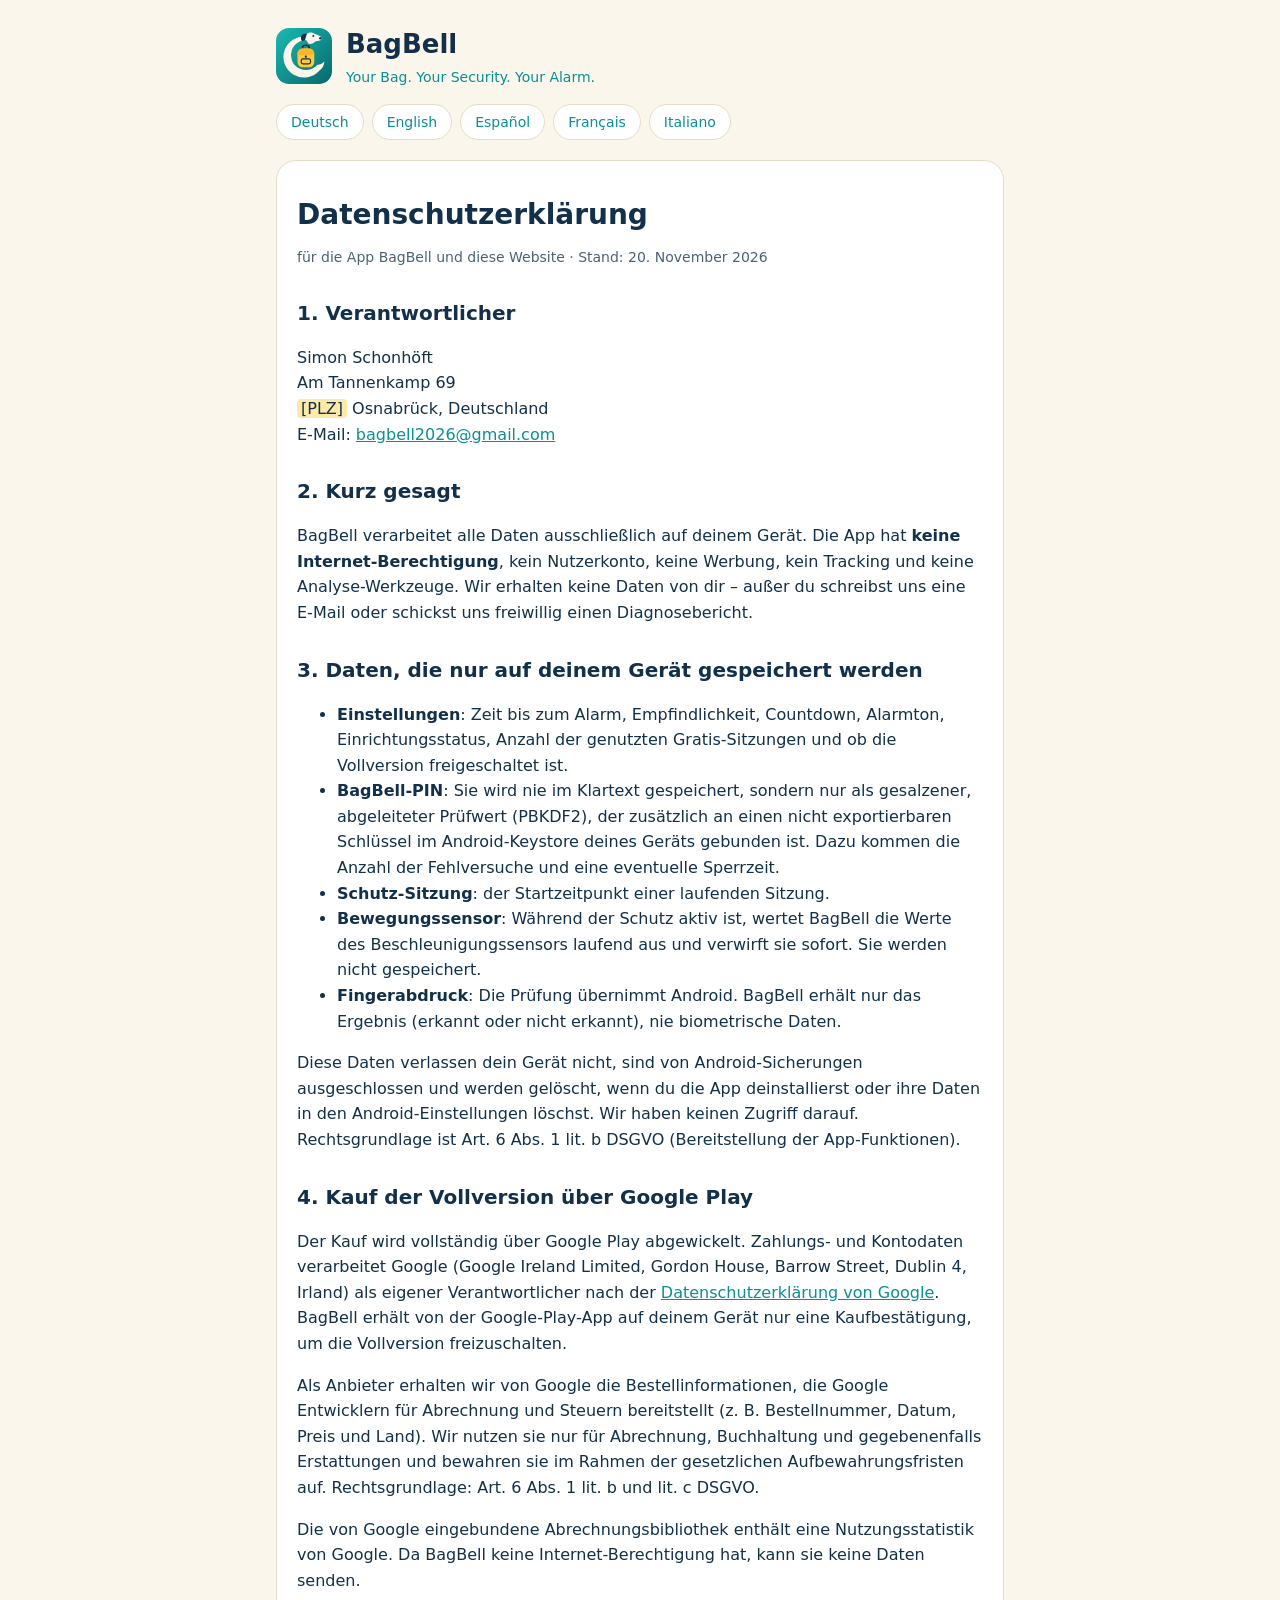
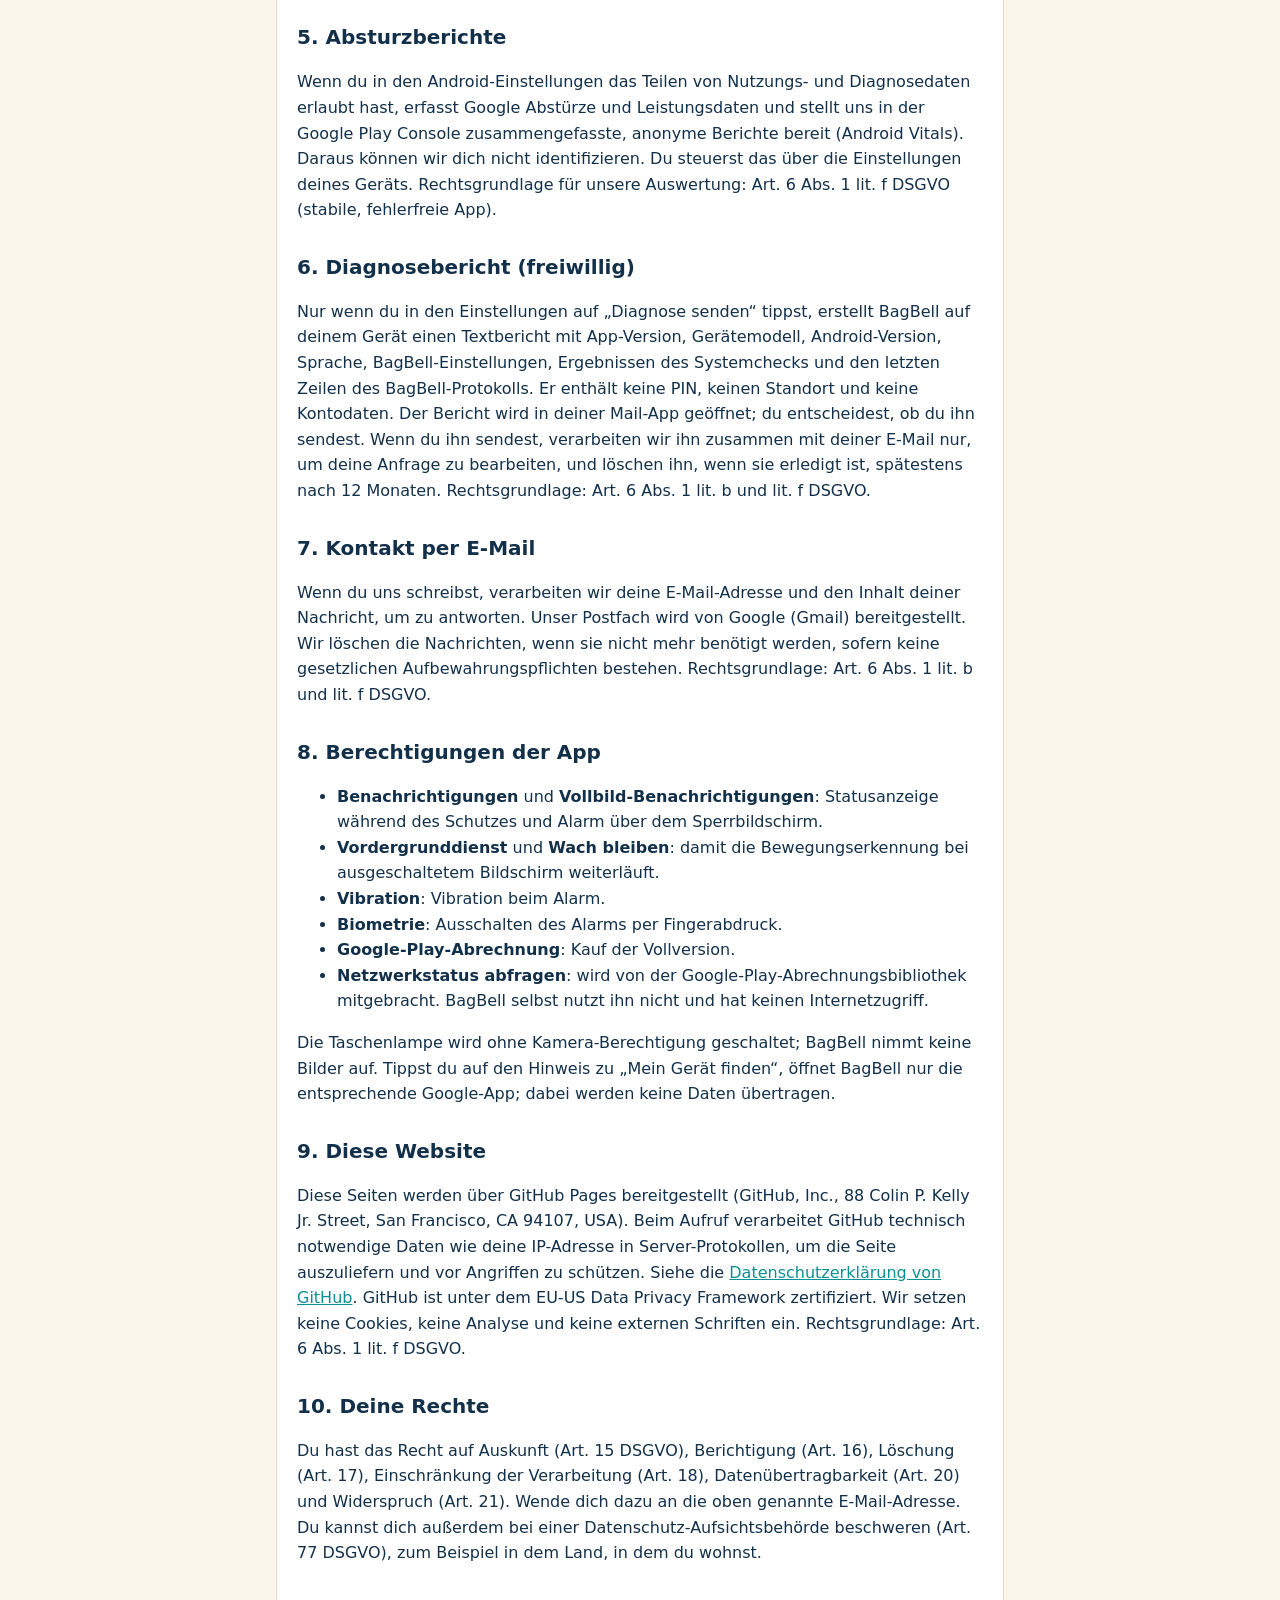
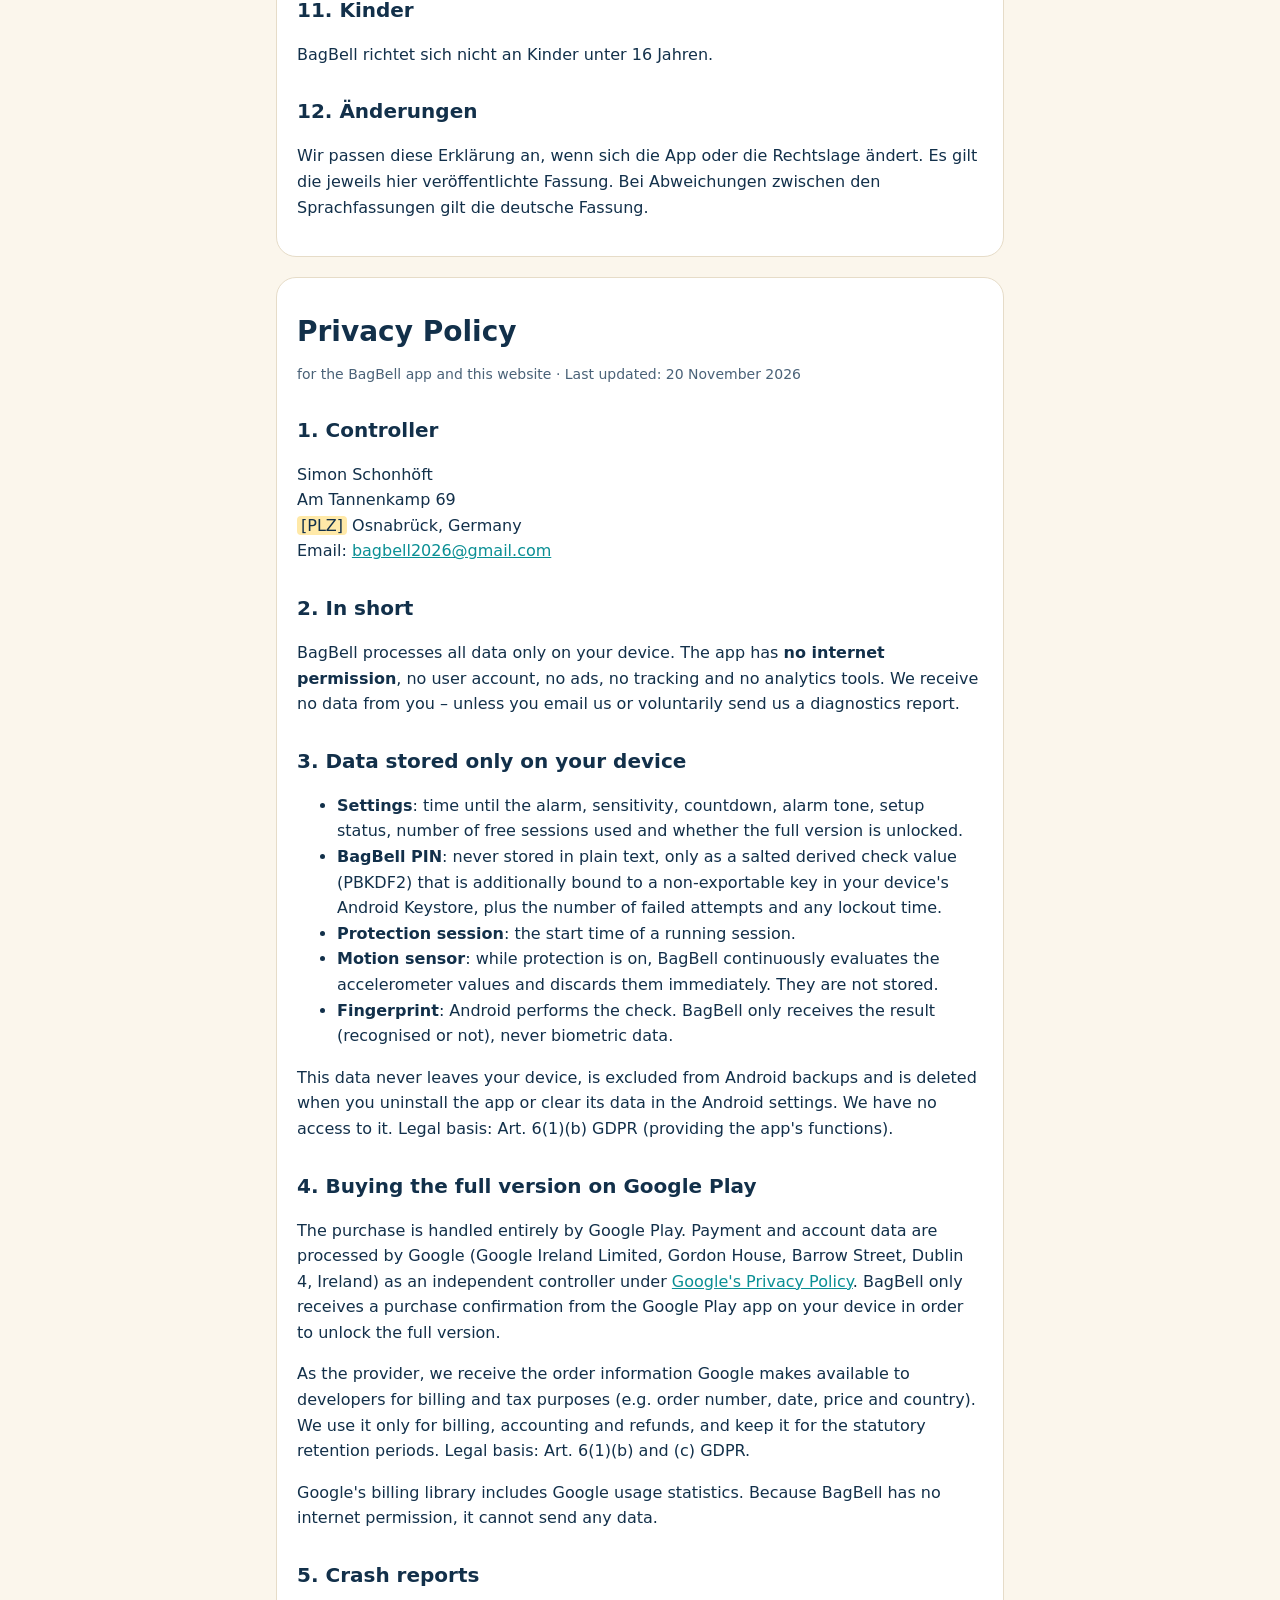
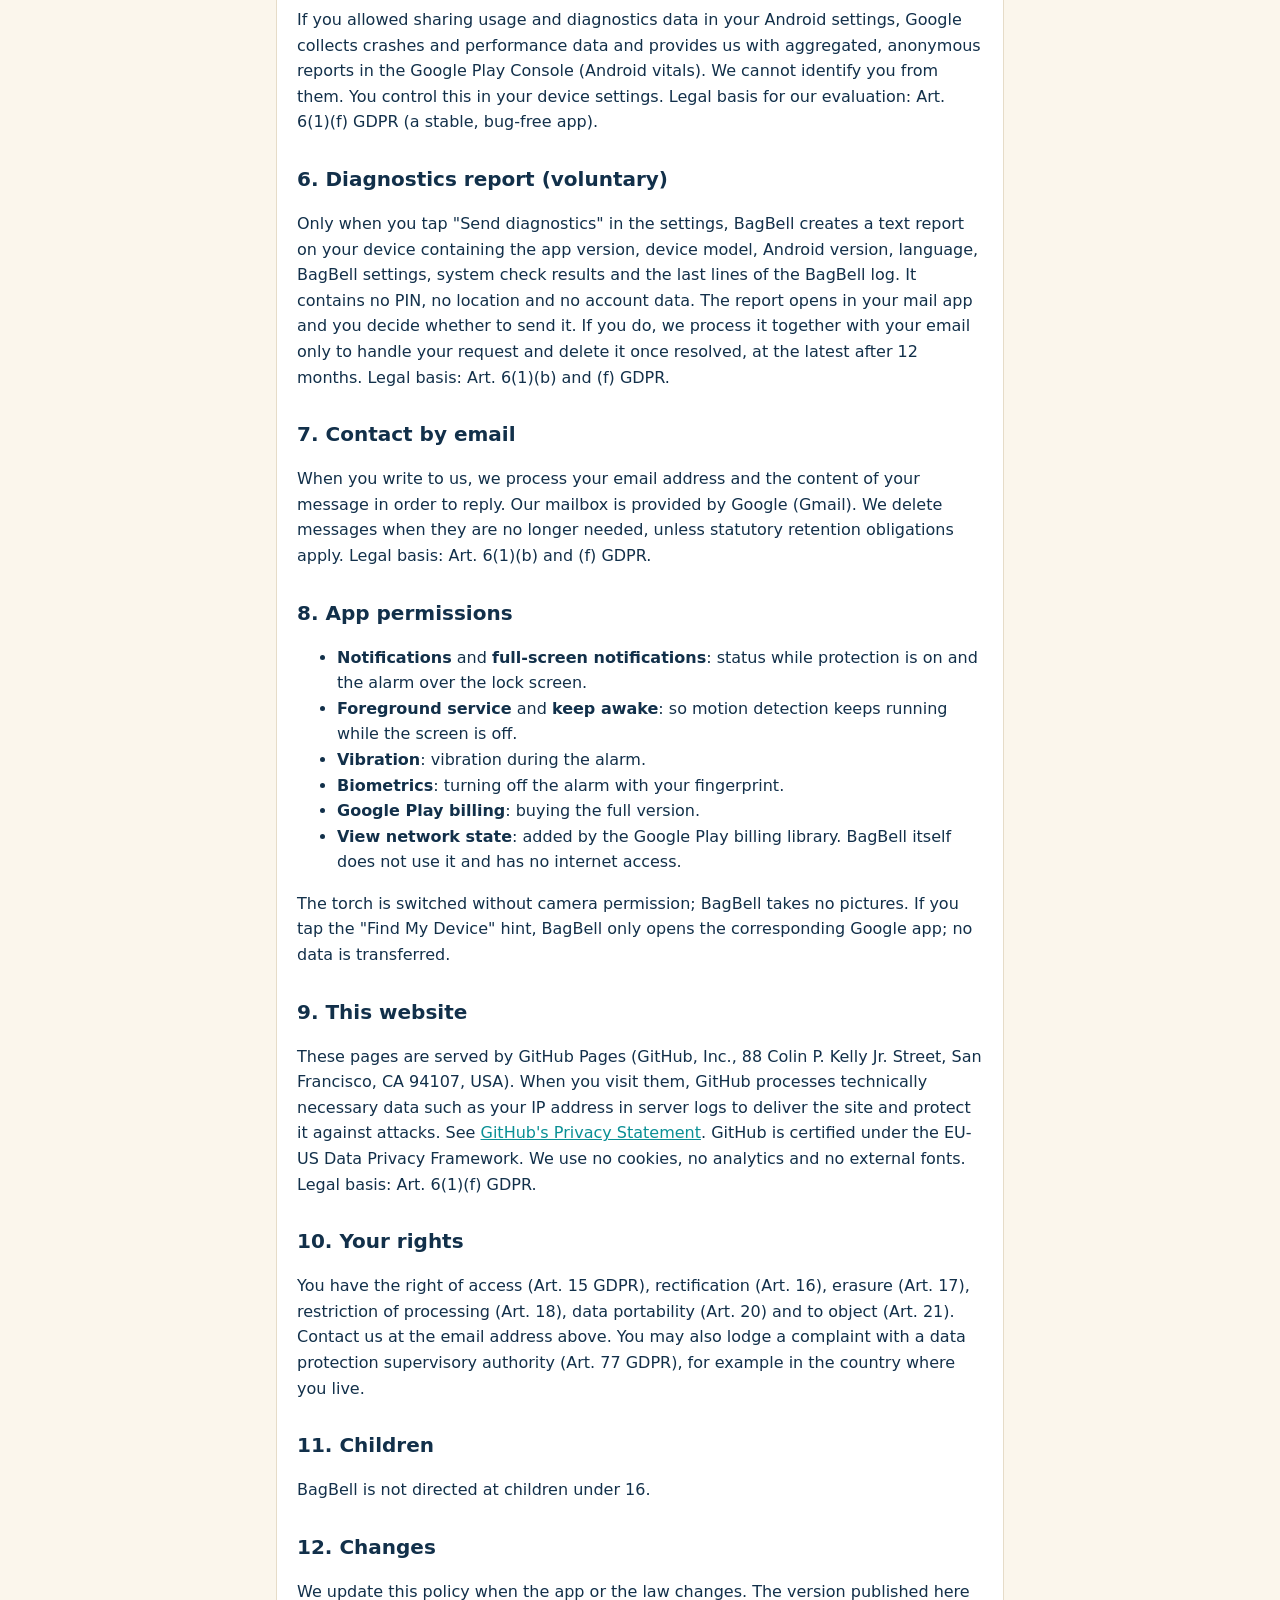
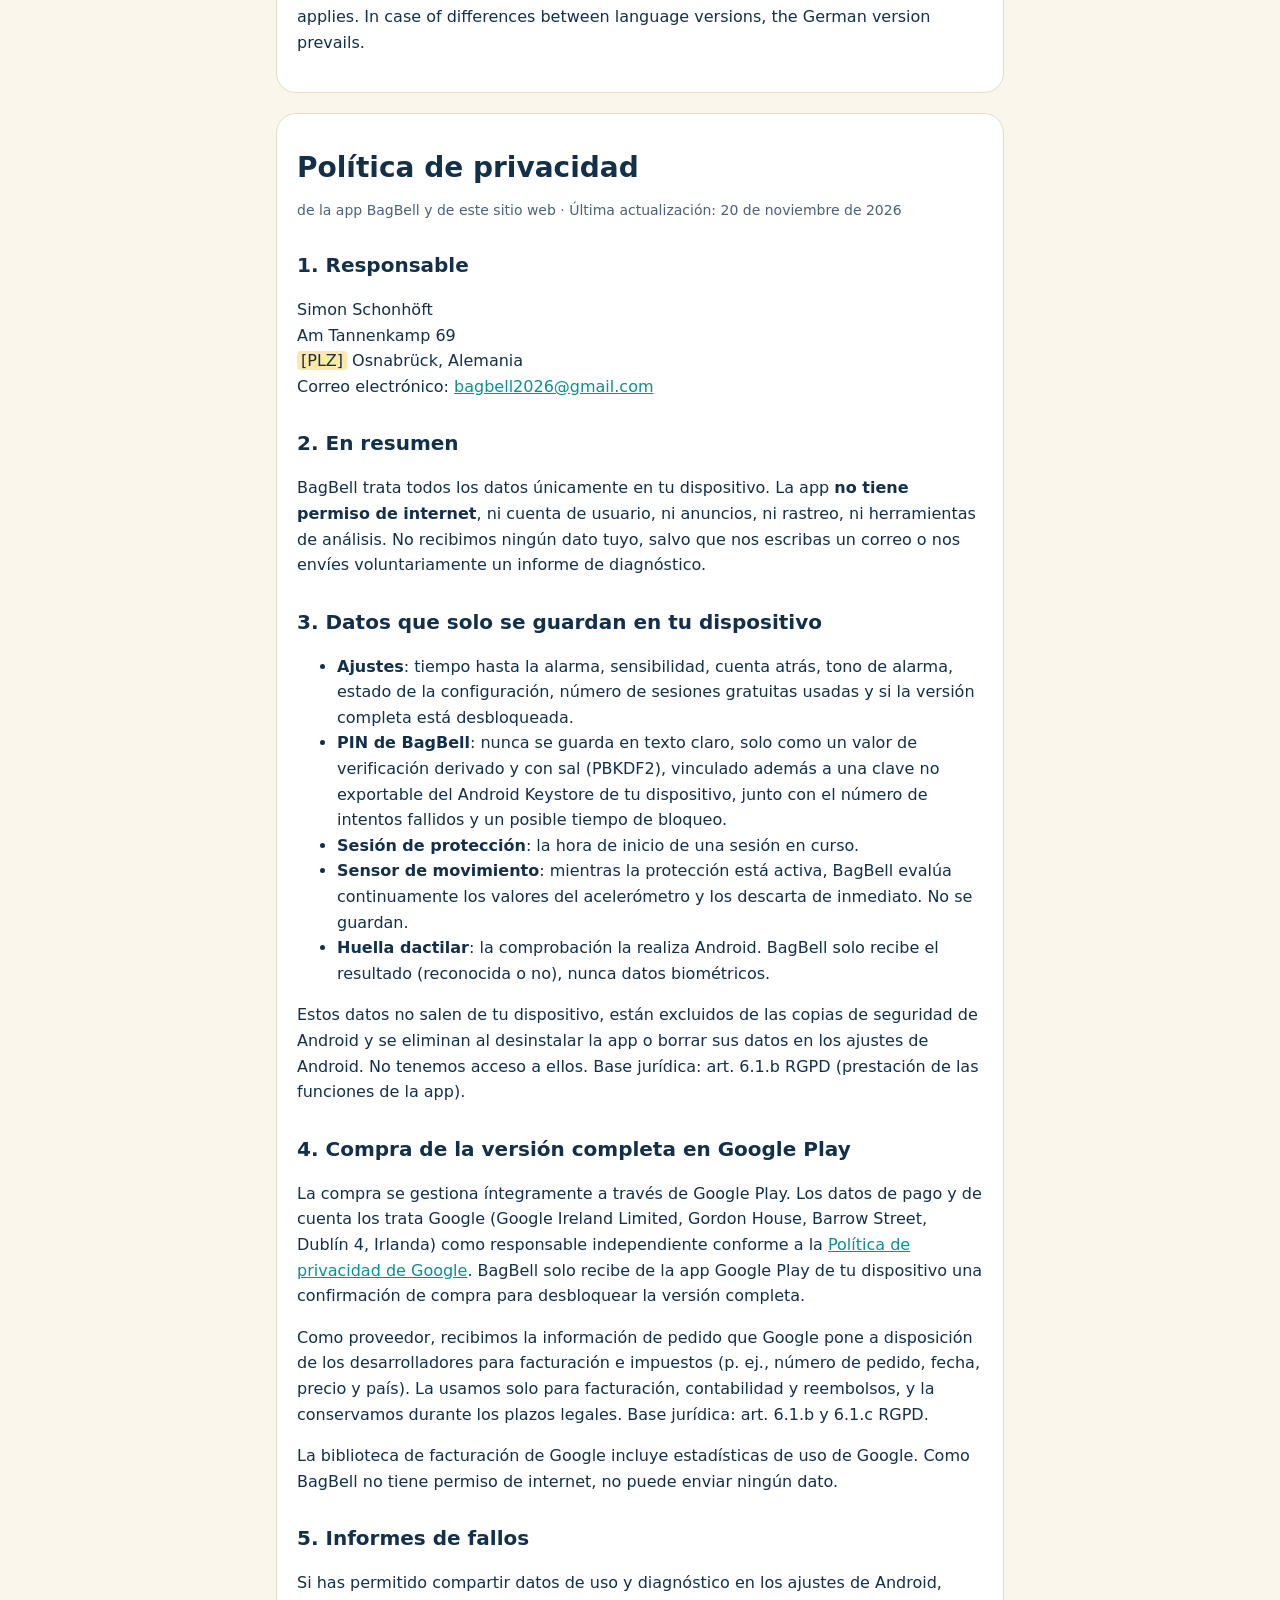
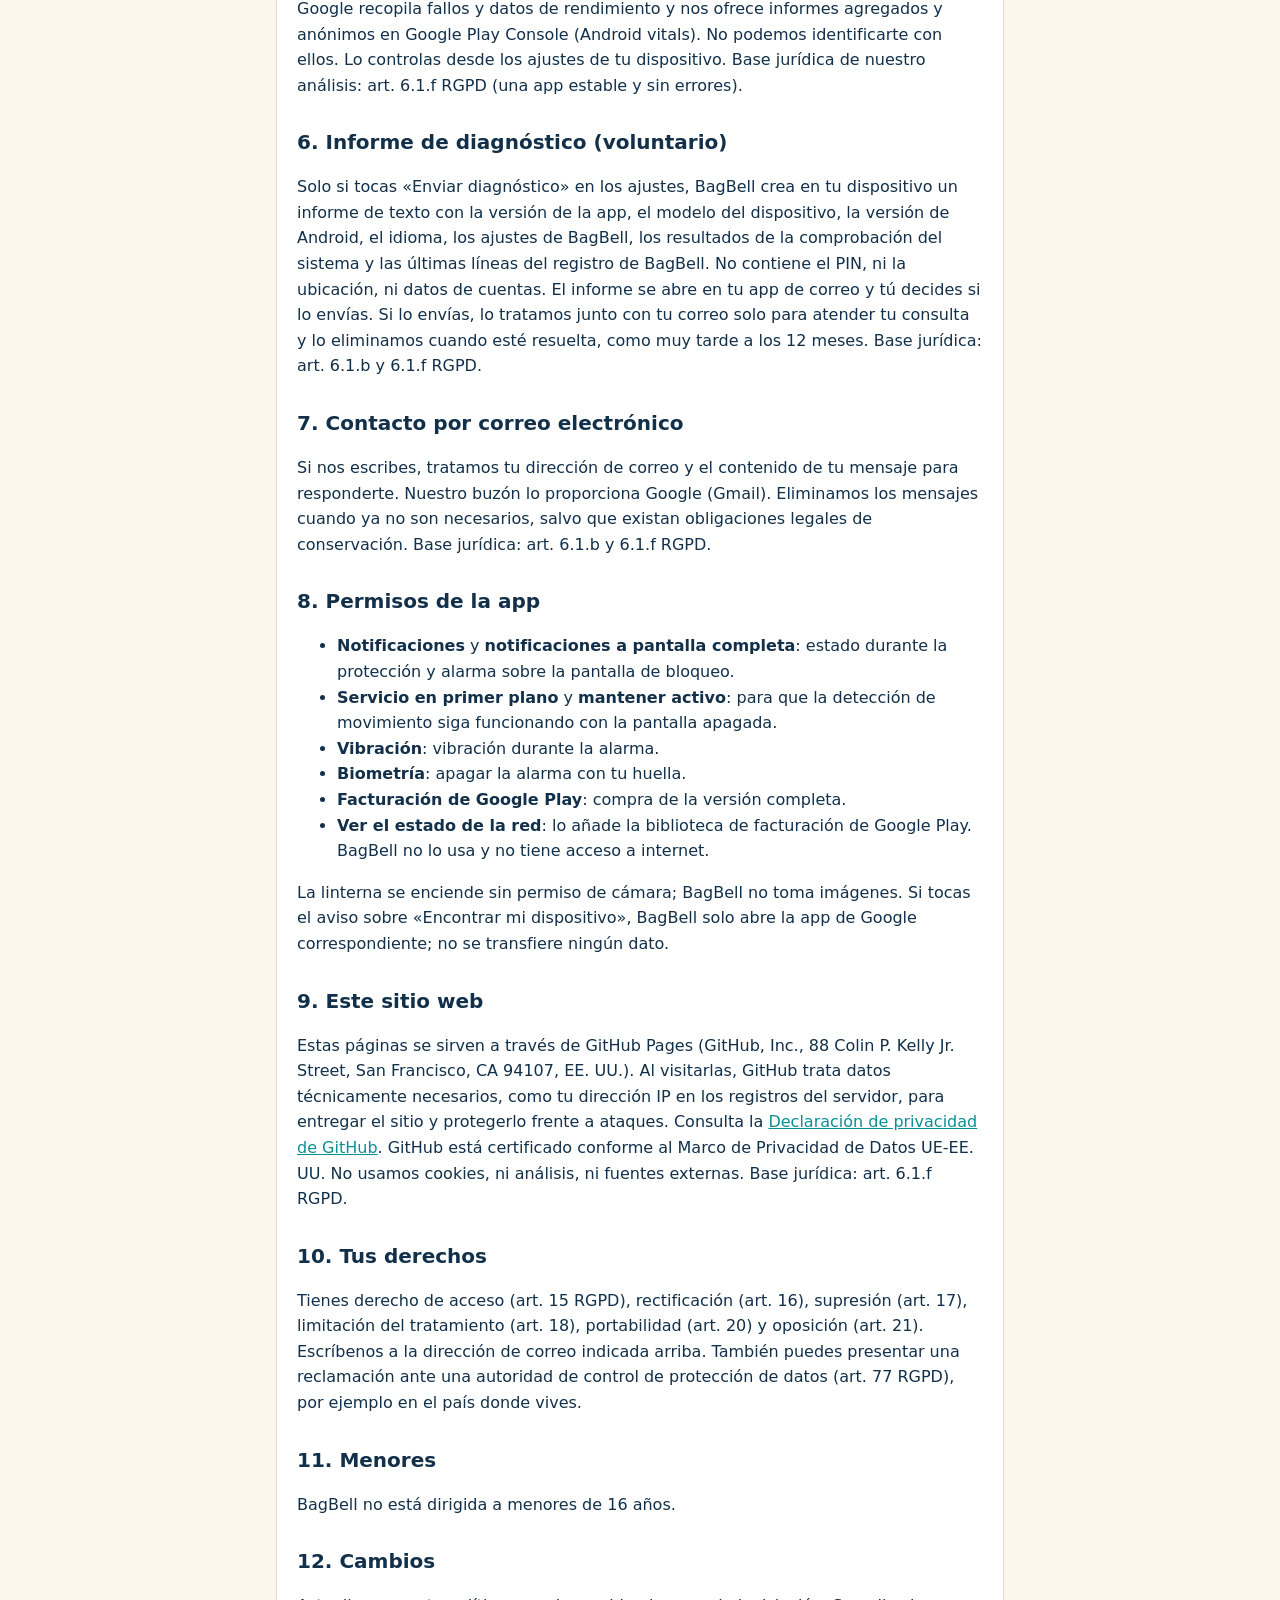
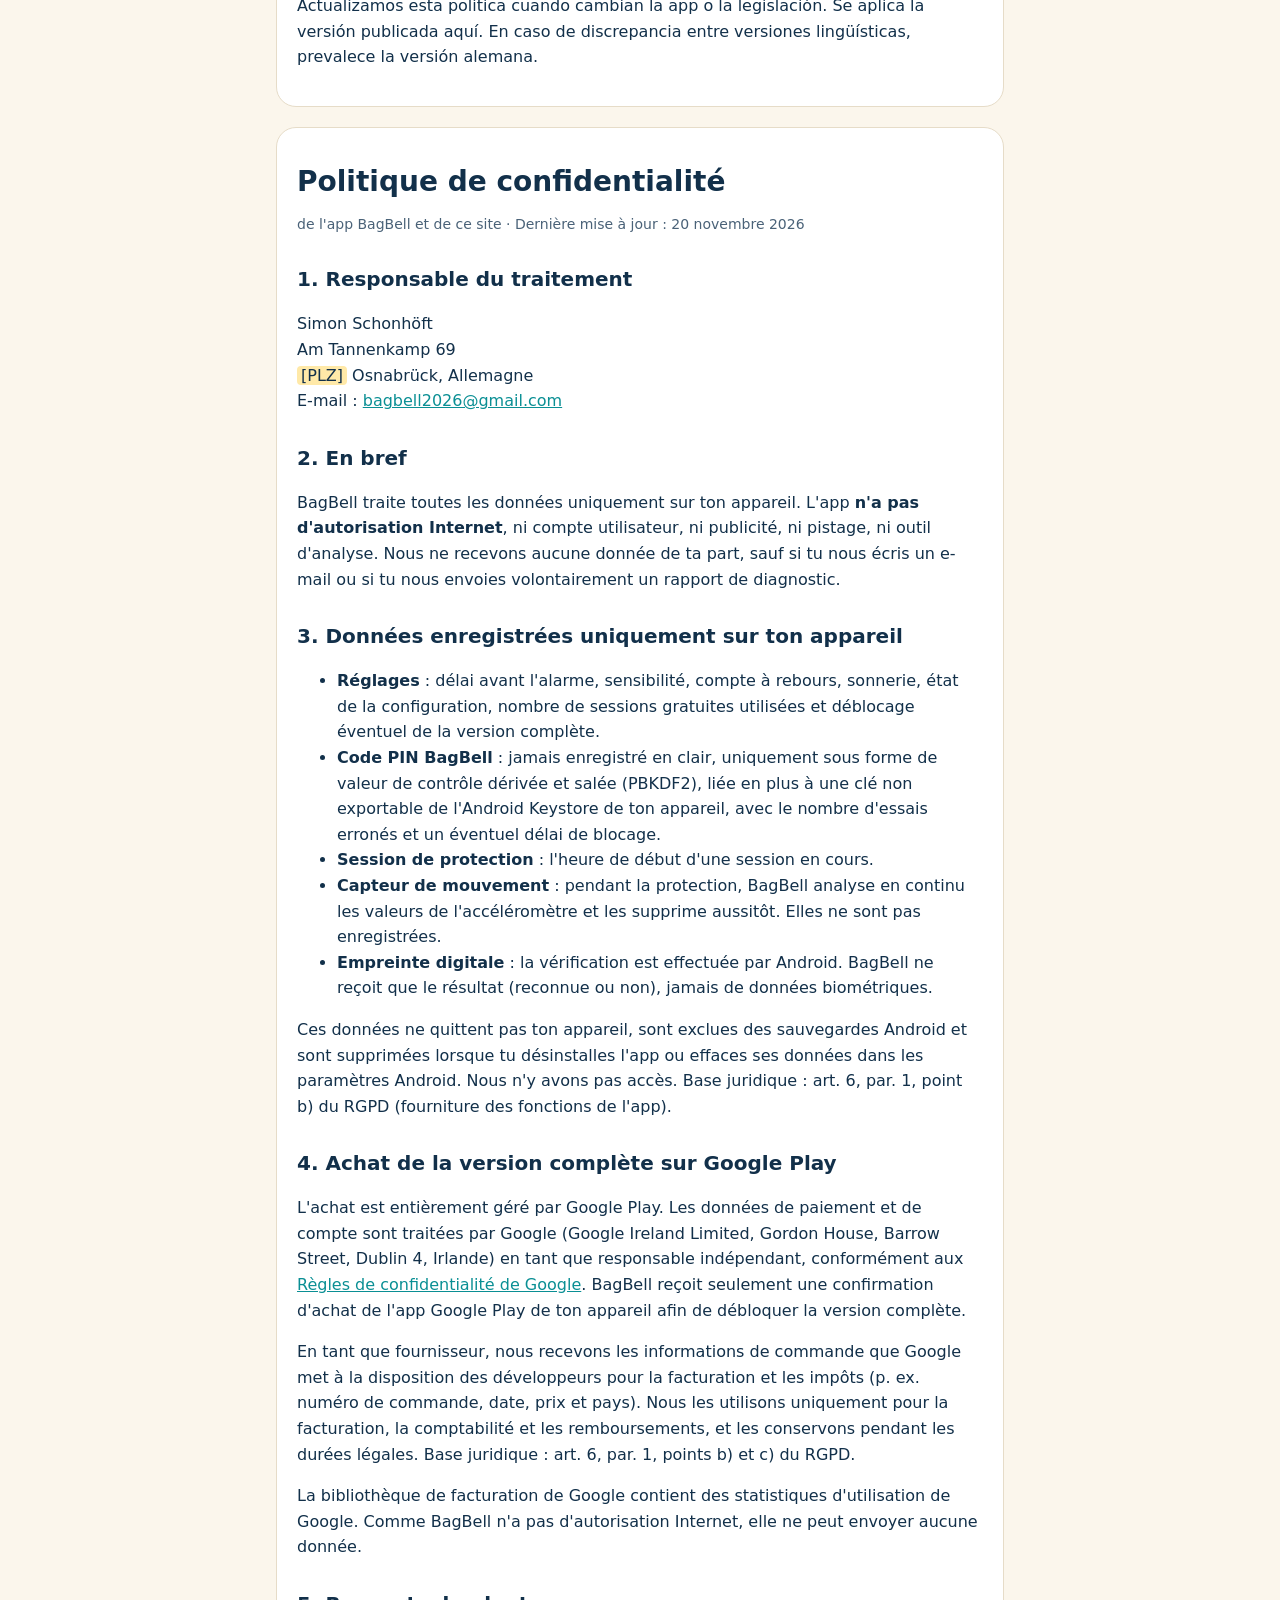
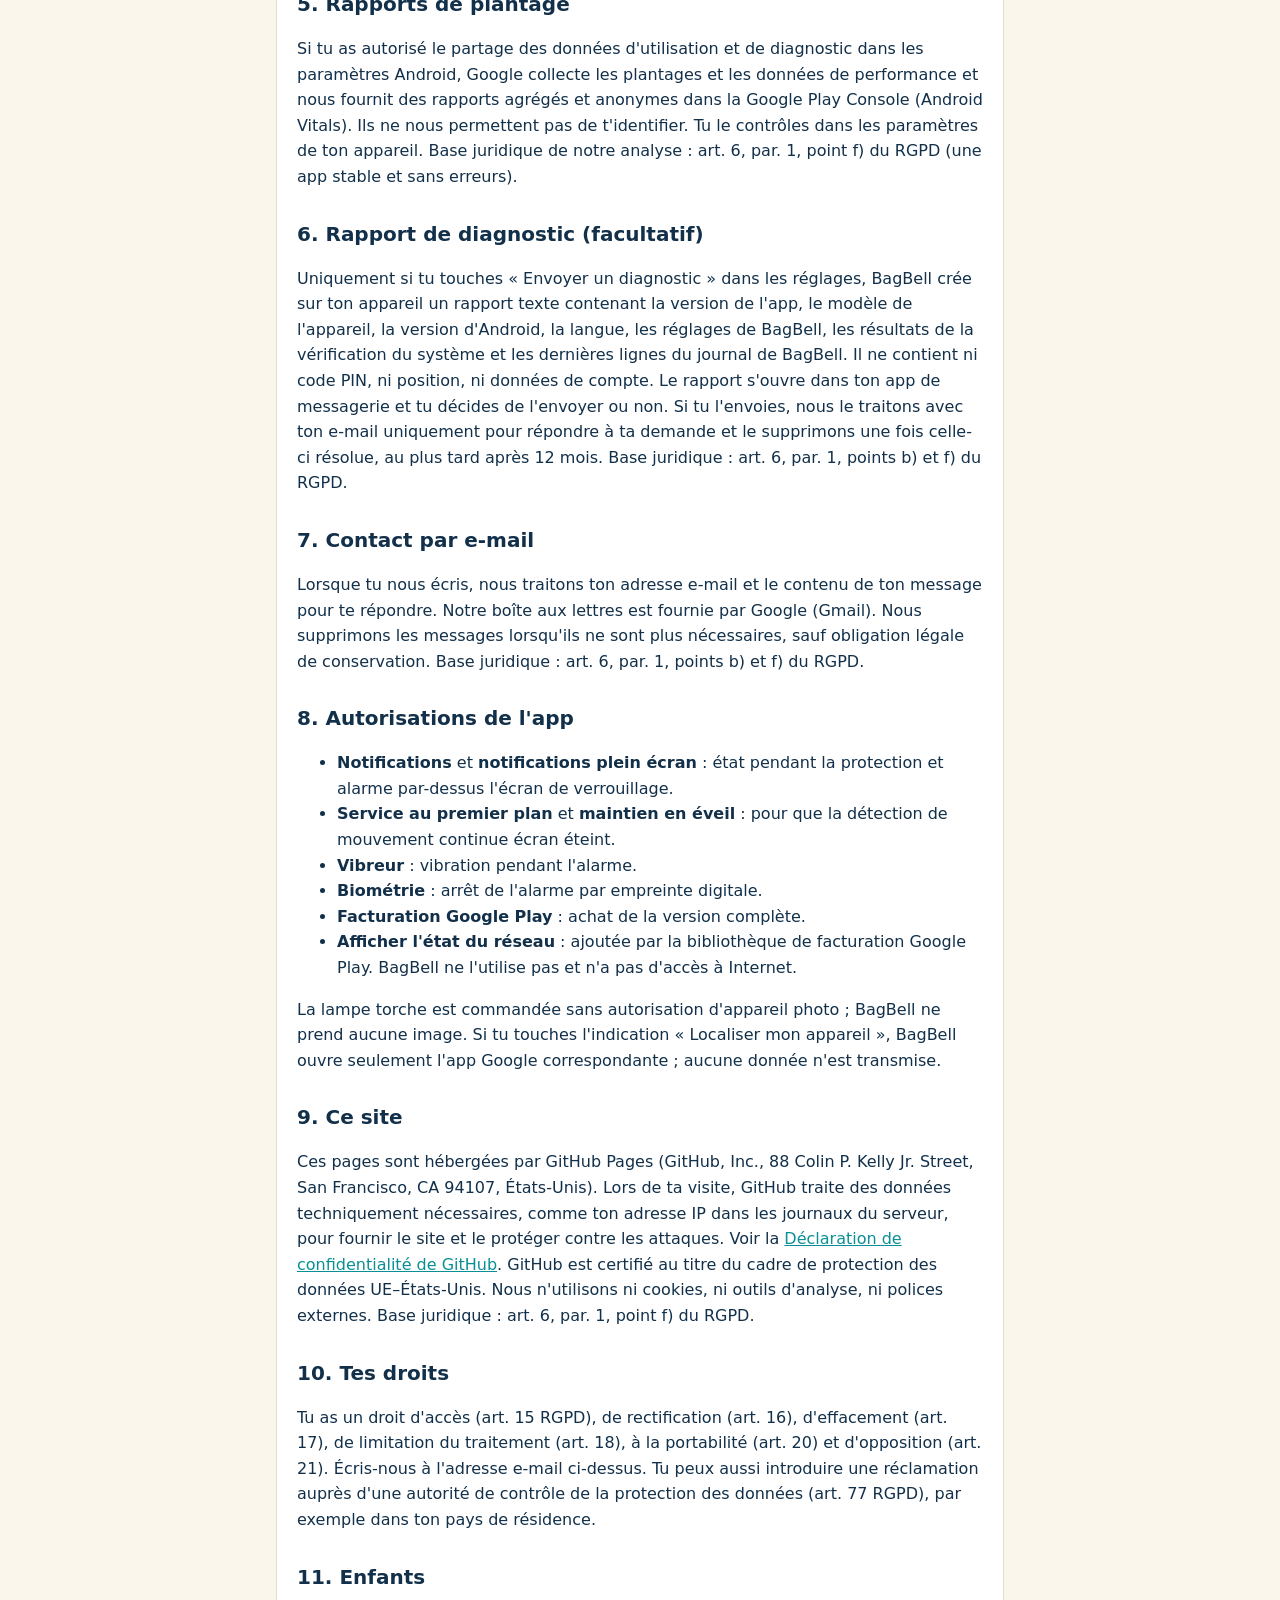
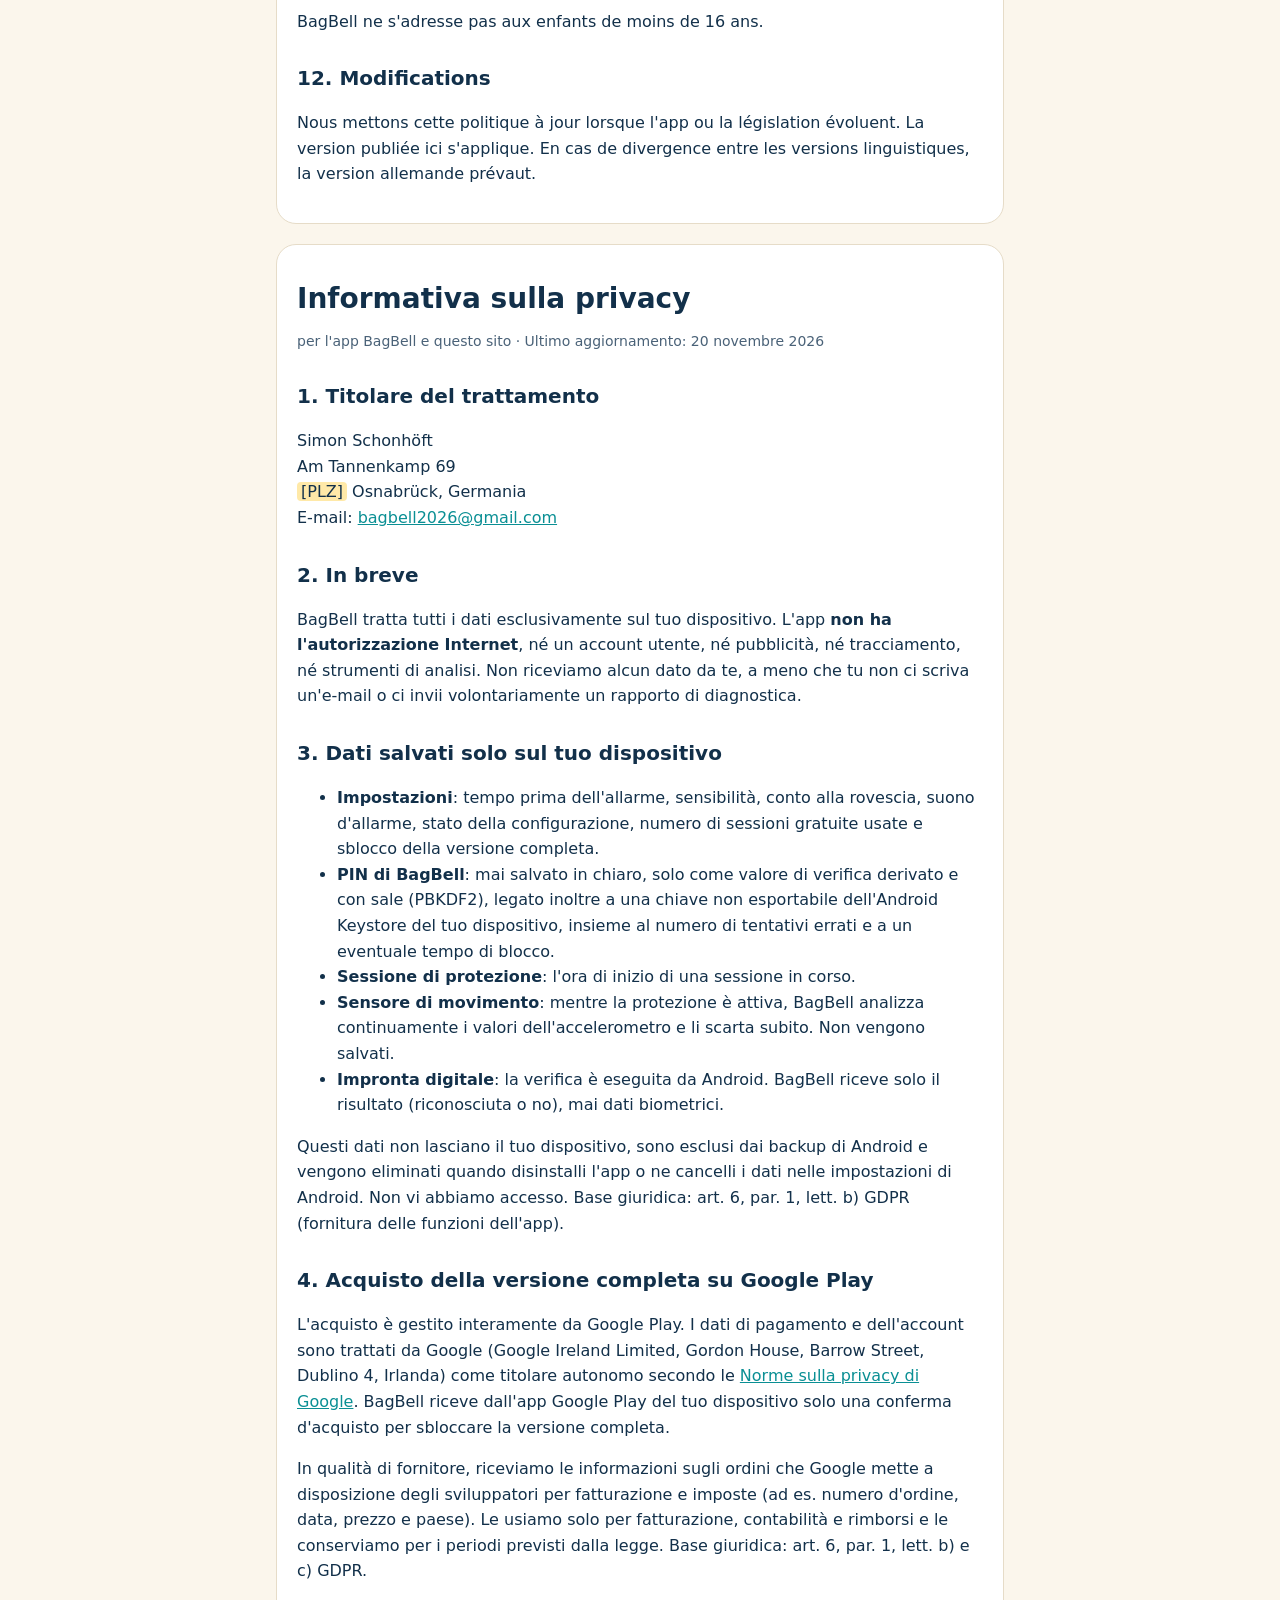
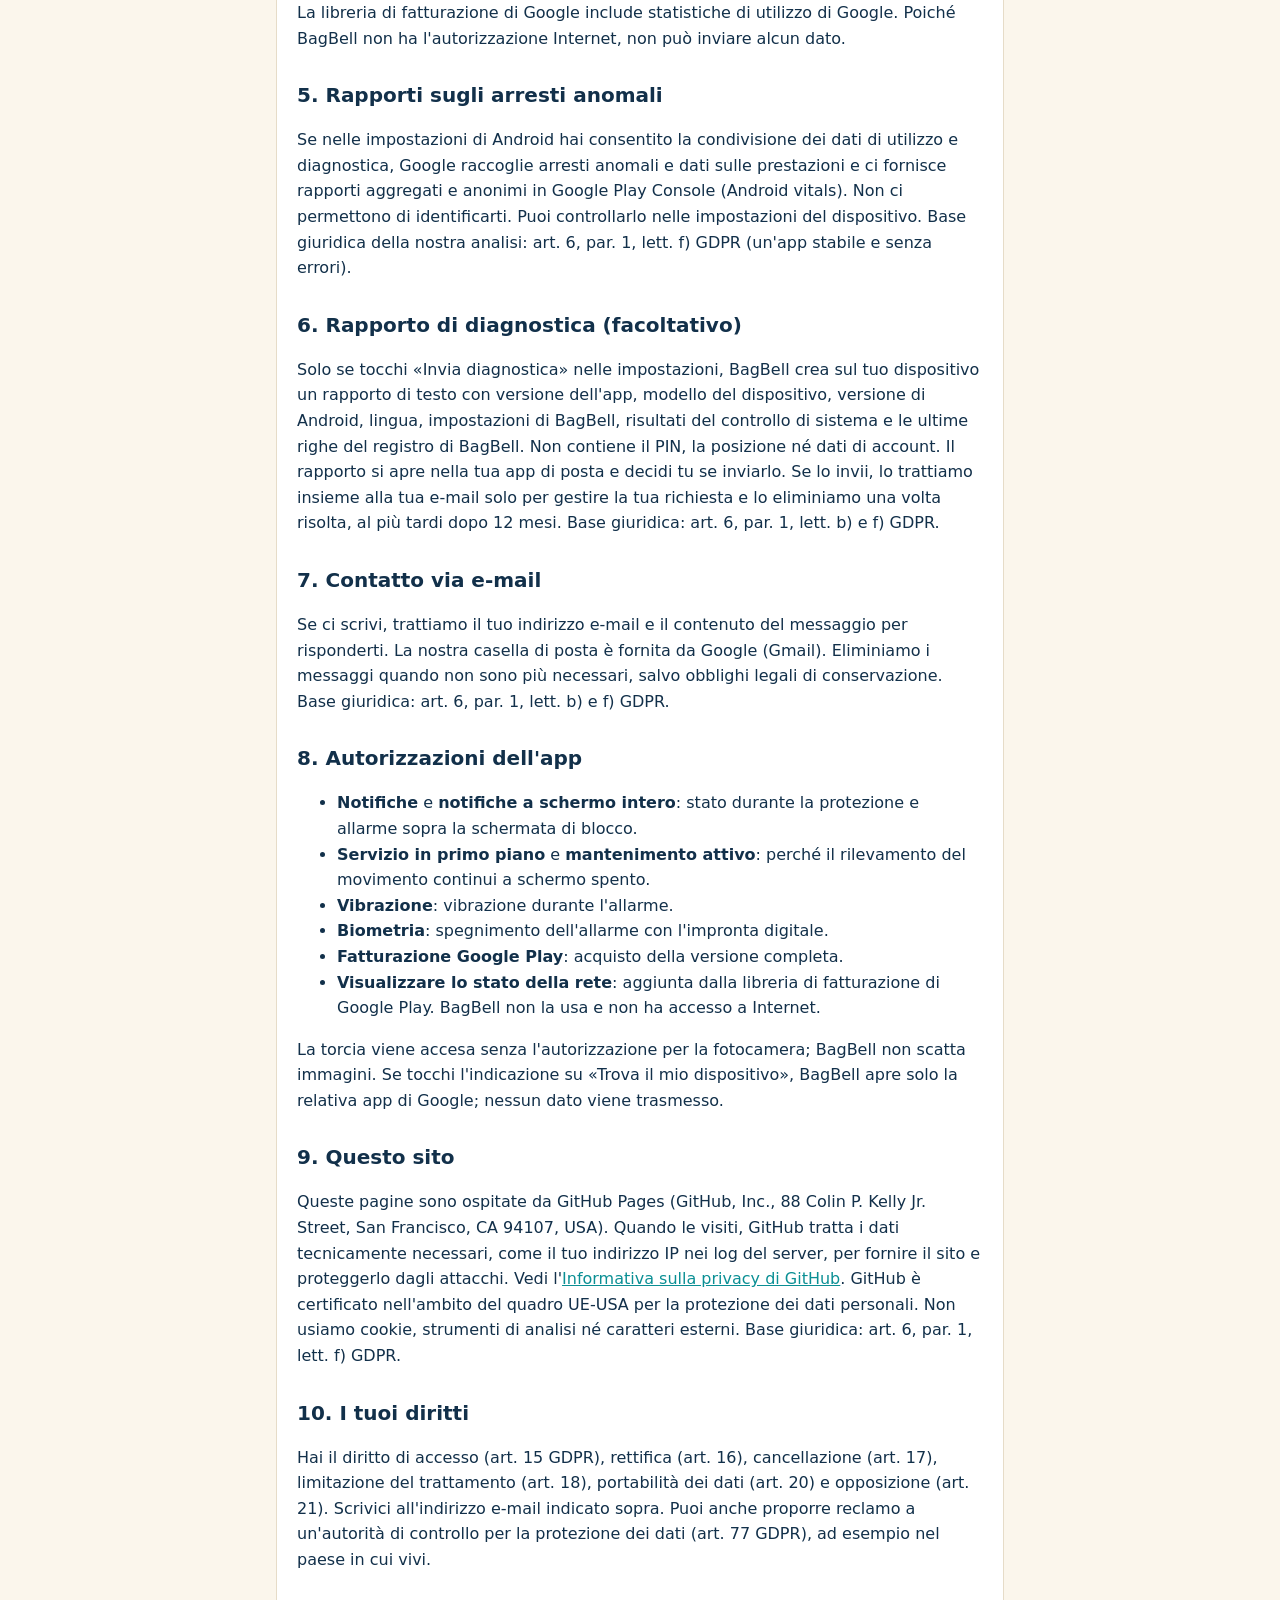
==== privacy.html @ bf3cadf2 "Add files via upload" ====
<!doctype html>
<html lang="de">
<head>
<meta charset="utf-8">
<meta name="viewport" content="width=device-width, initial-scale=1">
<title>BagBell – Datenschutz / Privacy</title>
<link rel="stylesheet" href="style.css">
<link rel="icon" href="logo.svg" type="image/svg+xml">
</head>
<body>
<main>
<header>
  <img src="logo.svg" alt="">
  <div><div class="name">BagBell</div><div class="slogan">Your Bag. Your Security. Your Alarm.</div></div>
</header>

<nav class="lang" aria-label="Sprache / Language">
  <a href="#de" hreflang="de">Deutsch</a>
  <a href="#en" hreflang="en">English</a>
  <a href="#es" hreflang="es">Español</a>
  <a href="#fr" hreflang="fr">Français</a>
  <a href="#it" hreflang="it">Italiano</a>
</nav>

<!-- ======================= DEUTSCH ======================= -->
<section class="card" id="de" lang="de">
<h1>Datenschutzerklärung</h1>
<p class="muted">für die App BagBell und diese Website · Stand: 20. November 2026</p>

<h2>1. Verantwortlicher</h2>
<p>Simon Schonhöft<br>
Am Tannenkamp 69<br>
<span class="placeholder">[PLZ]</span> Osnabrück, Deutschland<br>
E-Mail: <a href="mailto:bagbell2026@gmail.com">bagbell2026@gmail.com</a></p>

<h2>2. Kurz gesagt</h2>
<p>BagBell verarbeitet alle Daten ausschließlich auf deinem Gerät. Die App hat <strong>keine Internet-Berechtigung</strong>, kein Nutzerkonto, keine Werbung, kein Tracking und keine Analyse-Werkzeuge. Wir erhalten keine Daten von dir – außer du schreibst uns eine E-Mail oder schickst uns freiwillig einen Diagnosebericht.</p>

<h2>3. Daten, die nur auf deinem Gerät gespeichert werden</h2>
<ul>
  <li><strong>Einstellungen</strong>: Zeit bis zum Alarm, Empfindlichkeit, Countdown, Alarmton, Einrichtungsstatus, Anzahl der genutzten Gratis-Sitzungen und ob die Vollversion freigeschaltet ist.</li>
  <li><strong>BagBell-PIN</strong>: Sie wird nie im Klartext gespeichert, sondern nur als gesalzener, abgeleiteter Prüfwert (PBKDF2), der zusätzlich an einen nicht exportierbaren Schlüssel im Android-Keystore deines Geräts gebunden ist. Dazu kommen die Anzahl der Fehlversuche und eine eventuelle Sperrzeit.</li>
  <li><strong>Schutz-Sitzung</strong>: der Startzeitpunkt einer laufenden Sitzung.</li>
  <li><strong>Bewegungssensor</strong>: Während der Schutz aktiv ist, wertet BagBell die Werte des Beschleunigungssensors laufend aus und verwirft sie sofort. Sie werden nicht gespeichert.</li>
  <li><strong>Fingerabdruck</strong>: Die Prüfung übernimmt Android. BagBell erhält nur das Ergebnis (erkannt oder nicht erkannt), nie biometrische Daten.</li>
</ul>
<p>Diese Daten verlassen dein Gerät nicht, sind von Android-Sicherungen ausgeschlossen und werden gelöscht, wenn du die App deinstallierst oder ihre Daten in den Android-Einstellungen löschst. Wir haben keinen Zugriff darauf. Rechtsgrundlage ist Art. 6 Abs. 1 lit. b DSGVO (Bereitstellung der App-Funktionen).</p>

<h2>4. Kauf der Vollversion über Google Play</h2>
<p>Der Kauf wird vollständig über Google Play abgewickelt. Zahlungs- und Kontodaten verarbeitet Google (Google Ireland Limited, Gordon House, Barrow Street, Dublin 4, Irland) als eigener Verantwortlicher nach der <a href="https://policies.google.com/privacy">Datenschutzerklärung von Google</a>. BagBell erhält von der Google-Play-App auf deinem Gerät nur eine Kaufbestätigung, um die Vollversion freizuschalten.</p>
<p>Als Anbieter erhalten wir von Google die Bestellinformationen, die Google Entwicklern für Abrechnung und Steuern bereitstellt (z. B. Bestellnummer, Datum, Preis und Land). Wir nutzen sie nur für Abrechnung, Buchhaltung und gegebenenfalls Erstattungen und bewahren sie im Rahmen der gesetzlichen Aufbewahrungsfristen auf. Rechtsgrundlage: Art. 6 Abs. 1 lit. b und lit. c DSGVO.</p>
<p>Die von Google eingebundene Abrechnungsbibliothek enthält eine Nutzungsstatistik von Google. Da BagBell keine Internet-Berechtigung hat, kann sie keine Daten senden.</p>

<h2>5. Absturzberichte</h2>
<p>Wenn du in den Android-Einstellungen das Teilen von Nutzungs- und Diagnosedaten erlaubt hast, erfasst Google Abstürze und Leistungsdaten und stellt uns in der Google Play Console zusammengefasste, anonyme Berichte bereit (Android Vitals). Daraus können wir dich nicht identifizieren. Du steuerst das über die Einstellungen deines Geräts. Rechtsgrundlage für unsere Auswertung: Art. 6 Abs. 1 lit. f DSGVO (stabile, fehlerfreie App).</p>

<h2>6. Diagnosebericht (freiwillig)</h2>
<p>Nur wenn du in den Einstellungen auf „Diagnose senden“ tippst, erstellt BagBell auf deinem Gerät einen Textbericht mit App-Version, Gerätemodell, Android-Version, Sprache, BagBell-Einstellungen, Ergebnissen des Systemchecks und den letzten Zeilen des BagBell-Protokolls. Er enthält keine PIN, keinen Standort und keine Kontodaten. Der Bericht wird in deiner Mail-App geöffnet; du entscheidest, ob du ihn sendest. Wenn du ihn sendest, verarbeiten wir ihn zusammen mit deiner E-Mail nur, um deine Anfrage zu bearbeiten, und löschen ihn, wenn sie erledigt ist, spätestens nach 12 Monaten. Rechtsgrundlage: Art. 6 Abs. 1 lit. b und lit. f DSGVO.</p>

<h2>7. Kontakt per E-Mail</h2>
<p>Wenn du uns schreibst, verarbeiten wir deine E-Mail-Adresse und den Inhalt deiner Nachricht, um zu antworten. Unser Postfach wird von Google (Gmail) bereitgestellt. Wir löschen die Nachrichten, wenn sie nicht mehr benötigt werden, sofern keine gesetzlichen Aufbewahrungspflichten bestehen. Rechtsgrundlage: Art. 6 Abs. 1 lit. b und lit. f DSGVO.</p>

<h2>8. Berechtigungen der App</h2>
<ul>
  <li><strong>Benachrichtigungen</strong> und <strong>Vollbild-Benachrichtigungen</strong>: Statusanzeige während des Schutzes und Alarm über dem Sperrbildschirm.</li>
  <li><strong>Vordergrunddienst</strong> und <strong>Wach bleiben</strong>: damit die Bewegungserkennung bei ausgeschaltetem Bildschirm weiterläuft.</li>
  <li><strong>Vibration</strong>: Vibration beim Alarm.</li>
  <li><strong>Biometrie</strong>: Ausschalten des Alarms per Fingerabdruck.</li>
  <li><strong>Google-Play-Abrechnung</strong>: Kauf der Vollversion.</li>
  <li><strong>Netzwerkstatus abfragen</strong>: wird von der Google-Play-Abrechnungsbibliothek mitgebracht. BagBell selbst nutzt ihn nicht und hat keinen Internetzugriff.</li>
</ul>
<p>Die Taschenlampe wird ohne Kamera-Berechtigung geschaltet; BagBell nimmt keine Bilder auf. Tippst du auf den Hinweis zu „Mein Gerät finden“, öffnet BagBell nur die entsprechende Google-App; dabei werden keine Daten übertragen.</p>

<h2>9. Diese Website</h2>
<p>Diese Seiten werden über GitHub Pages bereitgestellt (GitHub, Inc., 88 Colin P. Kelly Jr. Street, San Francisco, CA 94107, USA). Beim Aufruf verarbeitet GitHub technisch notwendige Daten wie deine IP-Adresse in Server-Protokollen, um die Seite auszuliefern und vor Angriffen zu schützen. Siehe die <a href="https://docs.github.com/de/site-policy/privacy-policies/github-general-privacy-statement">Datenschutzerklärung von GitHub</a>. GitHub ist unter dem EU-US Data Privacy Framework zertifiziert. Wir setzen keine Cookies, keine Analyse und keine externen Schriften ein. Rechtsgrundlage: Art. 6 Abs. 1 lit. f DSGVO.</p>

<h2>10. Deine Rechte</h2>
<p>Du hast das Recht auf Auskunft (Art. 15 DSGVO), Berichtigung (Art. 16), Löschung (Art. 17), Einschränkung der Verarbeitung (Art. 18), Datenübertragbarkeit (Art. 20) und Widerspruch (Art. 21). Wende dich dazu an die oben genannte E-Mail-Adresse. Du kannst dich außerdem bei einer Datenschutz-Aufsichtsbehörde beschweren (Art. 77 DSGVO), zum Beispiel in dem Land, in dem du wohnst.</p>

<h2>11. Kinder</h2>
<p>BagBell richtet sich nicht an Kinder unter 16 Jahren.</p>

<h2>12. Änderungen</h2>
<p>Wir passen diese Erklärung an, wenn sich die App oder die Rechtslage ändert. Es gilt die jeweils hier veröffentlichte Fassung. Bei Abweichungen zwischen den Sprachfassungen gilt die deutsche Fassung.</p>
</section>

<!-- ======================= ENGLISH ======================= -->
<section class="card" id="en" lang="en">
<h1>Privacy Policy</h1>
<p class="muted">for the BagBell app and this website · Last updated: 20 November 2026</p>

<h2>1. Controller</h2>
<p>Simon Schonhöft<br>
Am Tannenkamp 69<br>
<span class="placeholder">[PLZ]</span> Osnabrück, Germany<br>
Email: <a href="mailto:bagbell2026@gmail.com">bagbell2026@gmail.com</a></p>

<h2>2. In short</h2>
<p>BagBell processes all data only on your device. The app has <strong>no internet permission</strong>, no user account, no ads, no tracking and no analytics tools. We receive no data from you – unless you email us or voluntarily send us a diagnostics report.</p>

<h2>3. Data stored only on your device</h2>
<ul>
  <li><strong>Settings</strong>: time until the alarm, sensitivity, countdown, alarm tone, setup status, number of free sessions used and whether the full version is unlocked.</li>
  <li><strong>BagBell PIN</strong>: never stored in plain text, only as a salted derived check value (PBKDF2) that is additionally bound to a non-exportable key in your device's Android Keystore, plus the number of failed attempts and any lockout time.</li>
  <li><strong>Protection session</strong>: the start time of a running session.</li>
  <li><strong>Motion sensor</strong>: while protection is on, BagBell continuously evaluates the accelerometer values and discards them immediately. They are not stored.</li>
  <li><strong>Fingerprint</strong>: Android performs the check. BagBell only receives the result (recognised or not), never biometric data.</li>
</ul>
<p>This data never leaves your device, is excluded from Android backups and is deleted when you uninstall the app or clear its data in the Android settings. We have no access to it. Legal basis: Art. 6(1)(b) GDPR (providing the app's functions).</p>

<h2>4. Buying the full version on Google Play</h2>
<p>The purchase is handled entirely by Google Play. Payment and account data are processed by Google (Google Ireland Limited, Gordon House, Barrow Street, Dublin 4, Ireland) as an independent controller under <a href="https://policies.google.com/privacy">Google's Privacy Policy</a>. BagBell only receives a purchase confirmation from the Google Play app on your device in order to unlock the full version.</p>
<p>As the provider, we receive the order information Google makes available to developers for billing and tax purposes (e.g. order number, date, price and country). We use it only for billing, accounting and refunds, and keep it for the statutory retention periods. Legal basis: Art. 6(1)(b) and (c) GDPR.</p>
<p>Google's billing library includes Google usage statistics. Because BagBell has no internet permission, it cannot send any data.</p>

<h2>5. Crash reports</h2>
<p>If you allowed sharing usage and diagnostics data in your Android settings, Google collects crashes and performance data and provides us with aggregated, anonymous reports in the Google Play Console (Android vitals). We cannot identify you from them. You control this in your device settings. Legal basis for our evaluation: Art. 6(1)(f) GDPR (a stable, bug-free app).</p>

<h2>6. Diagnostics report (voluntary)</h2>
<p>Only when you tap "Send diagnostics" in the settings, BagBell creates a text report on your device containing the app version, device model, Android version, language, BagBell settings, system check results and the last lines of the BagBell log. It contains no PIN, no location and no account data. The report opens in your mail app and you decide whether to send it. If you do, we process it together with your email only to handle your request and delete it once resolved, at the latest after 12 months. Legal basis: Art. 6(1)(b) and (f) GDPR.</p>

<h2>7. Contact by email</h2>
<p>When you write to us, we process your email address and the content of your message in order to reply. Our mailbox is provided by Google (Gmail). We delete messages when they are no longer needed, unless statutory retention obligations apply. Legal basis: Art. 6(1)(b) and (f) GDPR.</p>

<h2>8. App permissions</h2>
<ul>
  <li><strong>Notifications</strong> and <strong>full-screen notifications</strong>: status while protection is on and the alarm over the lock screen.</li>
  <li><strong>Foreground service</strong> and <strong>keep awake</strong>: so motion detection keeps running while the screen is off.</li>
  <li><strong>Vibration</strong>: vibration during the alarm.</li>
  <li><strong>Biometrics</strong>: turning off the alarm with your fingerprint.</li>
  <li><strong>Google Play billing</strong>: buying the full version.</li>
  <li><strong>View network state</strong>: added by the Google Play billing library. BagBell itself does not use it and has no internet access.</li>
</ul>
<p>The torch is switched without camera permission; BagBell takes no pictures. If you tap the "Find My Device" hint, BagBell only opens the corresponding Google app; no data is transferred.</p>

<h2>9. This website</h2>
<p>These pages are served by GitHub Pages (GitHub, Inc., 88 Colin P. Kelly Jr. Street, San Francisco, CA 94107, USA). When you visit them, GitHub processes technically necessary data such as your IP address in server logs to deliver the site and protect it against attacks. See <a href="https://docs.github.com/en/site-policy/privacy-policies/github-general-privacy-statement">GitHub's Privacy Statement</a>. GitHub is certified under the EU-US Data Privacy Framework. We use no cookies, no analytics and no external fonts. Legal basis: Art. 6(1)(f) GDPR.</p>

<h2>10. Your rights</h2>
<p>You have the right of access (Art. 15 GDPR), rectification (Art. 16), erasure (Art. 17), restriction of processing (Art. 18), data portability (Art. 20) and to object (Art. 21). Contact us at the email address above. You may also lodge a complaint with a data protection supervisory authority (Art. 77 GDPR), for example in the country where you live.</p>

<h2>11. Children</h2>
<p>BagBell is not directed at children under 16.</p>

<h2>12. Changes</h2>
<p>We update this policy when the app or the law changes. The version published here applies. In case of differences between language versions, the German version prevails.</p>
</section>

<!-- ======================= ESPAÑOL ======================= -->
<section class="card" id="es" lang="es">
<h1>Política de privacidad</h1>
<p class="muted">de la app BagBell y de este sitio web · Última actualización: 20 de noviembre de 2026</p>

<h2>1. Responsable</h2>
<p>Simon Schonhöft<br>
Am Tannenkamp 69<br>
<span class="placeholder">[PLZ]</span> Osnabrück, Alemania<br>
Correo electrónico: <a href="mailto:bagbell2026@gmail.com">bagbell2026@gmail.com</a></p>

<h2>2. En resumen</h2>
<p>BagBell trata todos los datos únicamente en tu dispositivo. La app <strong>no tiene permiso de internet</strong>, ni cuenta de usuario, ni anuncios, ni rastreo, ni herramientas de análisis. No recibimos ningún dato tuyo, salvo que nos escribas un correo o nos envíes voluntariamente un informe de diagnóstico.</p>

<h2>3. Datos que solo se guardan en tu dispositivo</h2>
<ul>
  <li><strong>Ajustes</strong>: tiempo hasta la alarma, sensibilidad, cuenta atrás, tono de alarma, estado de la configuración, número de sesiones gratuitas usadas y si la versión completa está desbloqueada.</li>
  <li><strong>PIN de BagBell</strong>: nunca se guarda en texto claro, solo como un valor de verificación derivado y con sal (PBKDF2), vinculado además a una clave no exportable del Android Keystore de tu dispositivo, junto con el número de intentos fallidos y un posible tiempo de bloqueo.</li>
  <li><strong>Sesión de protección</strong>: la hora de inicio de una sesión en curso.</li>
  <li><strong>Sensor de movimiento</strong>: mientras la protección está activa, BagBell evalúa continuamente los valores del acelerómetro y los descarta de inmediato. No se guardan.</li>
  <li><strong>Huella dactilar</strong>: la comprobación la realiza Android. BagBell solo recibe el resultado (reconocida o no), nunca datos biométricos.</li>
</ul>
<p>Estos datos no salen de tu dispositivo, están excluidos de las copias de seguridad de Android y se eliminan al desinstalar la app o borrar sus datos en los ajustes de Android. No tenemos acceso a ellos. Base jurídica: art. 6.1.b RGPD (prestación de las funciones de la app).</p>

<h2>4. Compra de la versión completa en Google Play</h2>
<p>La compra se gestiona íntegramente a través de Google Play. Los datos de pago y de cuenta los trata Google (Google Ireland Limited, Gordon House, Barrow Street, Dublín 4, Irlanda) como responsable independiente conforme a la <a href="https://policies.google.com/privacy">Política de privacidad de Google</a>. BagBell solo recibe de la app Google Play de tu dispositivo una confirmación de compra para desbloquear la versión completa.</p>
<p>Como proveedor, recibimos la información de pedido que Google pone a disposición de los desarrolladores para facturación e impuestos (p. ej., número de pedido, fecha, precio y país). La usamos solo para facturación, contabilidad y reembolsos, y la conservamos durante los plazos legales. Base jurídica: art. 6.1.b y 6.1.c RGPD.</p>
<p>La biblioteca de facturación de Google incluye estadísticas de uso de Google. Como BagBell no tiene permiso de internet, no puede enviar ningún dato.</p>

<h2>5. Informes de fallos</h2>
<p>Si has permitido compartir datos de uso y diagnóstico en los ajustes de Android, Google recopila fallos y datos de rendimiento y nos ofrece informes agregados y anónimos en Google Play Console (Android vitals). No podemos identificarte con ellos. Lo controlas desde los ajustes de tu dispositivo. Base jurídica de nuestro análisis: art. 6.1.f RGPD (una app estable y sin errores).</p>

<h2>6. Informe de diagnóstico (voluntario)</h2>
<p>Solo si tocas «Enviar diagnóstico» en los ajustes, BagBell crea en tu dispositivo un informe de texto con la versión de la app, el modelo del dispositivo, la versión de Android, el idioma, los ajustes de BagBell, los resultados de la comprobación del sistema y las últimas líneas del registro de BagBell. No contiene el PIN, ni la ubicación, ni datos de cuentas. El informe se abre en tu app de correo y tú decides si lo envías. Si lo envías, lo tratamos junto con tu correo solo para atender tu consulta y lo eliminamos cuando esté resuelta, como muy tarde a los 12 meses. Base jurídica: art. 6.1.b y 6.1.f RGPD.</p>

<h2>7. Contacto por correo electrónico</h2>
<p>Si nos escribes, tratamos tu dirección de correo y el contenido de tu mensaje para responderte. Nuestro buzón lo proporciona Google (Gmail). Eliminamos los mensajes cuando ya no son necesarios, salvo que existan obligaciones legales de conservación. Base jurídica: art. 6.1.b y 6.1.f RGPD.</p>

<h2>8. Permisos de la app</h2>
<ul>
  <li><strong>Notificaciones</strong> y <strong>notificaciones a pantalla completa</strong>: estado durante la protección y alarma sobre la pantalla de bloqueo.</li>
  <li><strong>Servicio en primer plano</strong> y <strong>mantener activo</strong>: para que la detección de movimiento siga funcionando con la pantalla apagada.</li>
  <li><strong>Vibración</strong>: vibración durante la alarma.</li>
  <li><strong>Biometría</strong>: apagar la alarma con tu huella.</li>
  <li><strong>Facturación de Google Play</strong>: compra de la versión completa.</li>
  <li><strong>Ver el estado de la red</strong>: lo añade la biblioteca de facturación de Google Play. BagBell no lo usa y no tiene acceso a internet.</li>
</ul>
<p>La linterna se enciende sin permiso de cámara; BagBell no toma imágenes. Si tocas el aviso sobre «Encontrar mi dispositivo», BagBell solo abre la app de Google correspondiente; no se transfiere ningún dato.</p>

<h2>9. Este sitio web</h2>
<p>Estas páginas se sirven a través de GitHub Pages (GitHub, Inc., 88 Colin P. Kelly Jr. Street, San Francisco, CA 94107, EE. UU.). Al visitarlas, GitHub trata datos técnicamente necesarios, como tu dirección IP en los registros del servidor, para entregar el sitio y protegerlo frente a ataques. Consulta la <a href="https://docs.github.com/es/site-policy/privacy-policies/github-general-privacy-statement">Declaración de privacidad de GitHub</a>. GitHub está certificado conforme al Marco de Privacidad de Datos UE-EE. UU. No usamos cookies, ni análisis, ni fuentes externas. Base jurídica: art. 6.1.f RGPD.</p>

<h2>10. Tus derechos</h2>
<p>Tienes derecho de acceso (art. 15 RGPD), rectificación (art. 16), supresión (art. 17), limitación del tratamiento (art. 18), portabilidad (art. 20) y oposición (art. 21). Escríbenos a la dirección de correo indicada arriba. También puedes presentar una reclamación ante una autoridad de control de protección de datos (art. 77 RGPD), por ejemplo en el país donde vives.</p>

<h2>11. Menores</h2>
<p>BagBell no está dirigida a menores de 16 años.</p>

<h2>12. Cambios</h2>
<p>Actualizamos esta política cuando cambian la app o la legislación. Se aplica la versión publicada aquí. En caso de discrepancia entre versiones lingüísticas, prevalece la versión alemana.</p>
</section>

<!-- ======================= FRANÇAIS ======================= -->
<section class="card" id="fr" lang="fr">
<h1>Politique de confidentialité</h1>
<p class="muted">de l'app BagBell et de ce site · Dernière mise à jour : 20 novembre 2026</p>

<h2>1. Responsable du traitement</h2>
<p>Simon Schonhöft<br>
Am Tannenkamp 69<br>
<span class="placeholder">[PLZ]</span> Osnabrück, Allemagne<br>
E-mail : <a href="mailto:bagbell2026@gmail.com">bagbell2026@gmail.com</a></p>

<h2>2. En bref</h2>
<p>BagBell traite toutes les données uniquement sur ton appareil. L'app <strong>n'a pas d'autorisation Internet</strong>, ni compte utilisateur, ni publicité, ni pistage, ni outil d'analyse. Nous ne recevons aucune donnée de ta part, sauf si tu nous écris un e-mail ou si tu nous envoies volontairement un rapport de diagnostic.</p>

<h2>3. Données enregistrées uniquement sur ton appareil</h2>
<ul>
  <li><strong>Réglages</strong> : délai avant l'alarme, sensibilité, compte à rebours, sonnerie, état de la configuration, nombre de sessions gratuites utilisées et déblocage éventuel de la version complète.</li>
  <li><strong>Code PIN BagBell</strong> : jamais enregistré en clair, uniquement sous forme de valeur de contrôle dérivée et salée (PBKDF2), liée en plus à une clé non exportable de l'Android Keystore de ton appareil, avec le nombre d'essais erronés et un éventuel délai de blocage.</li>
  <li><strong>Session de protection</strong> : l'heure de début d'une session en cours.</li>
  <li><strong>Capteur de mouvement</strong> : pendant la protection, BagBell analyse en continu les valeurs de l'accéléromètre et les supprime aussitôt. Elles ne sont pas enregistrées.</li>
  <li><strong>Empreinte digitale</strong> : la vérification est effectuée par Android. BagBell ne reçoit que le résultat (reconnue ou non), jamais de données biométriques.</li>
</ul>
<p>Ces données ne quittent pas ton appareil, sont exclues des sauvegardes Android et sont supprimées lorsque tu désinstalles l'app ou effaces ses données dans les paramètres Android. Nous n'y avons pas accès. Base juridique : art. 6, par. 1, point b) du RGPD (fourniture des fonctions de l'app).</p>

<h2>4. Achat de la version complète sur Google Play</h2>
<p>L'achat est entièrement géré par Google Play. Les données de paiement et de compte sont traitées par Google (Google Ireland Limited, Gordon House, Barrow Street, Dublin 4, Irlande) en tant que responsable indépendant, conformément aux <a href="https://policies.google.com/privacy">Règles de confidentialité de Google</a>. BagBell reçoit seulement une confirmation d'achat de l'app Google Play de ton appareil afin de débloquer la version complète.</p>
<p>En tant que fournisseur, nous recevons les informations de commande que Google met à la disposition des développeurs pour la facturation et les impôts (p. ex. numéro de commande, date, prix et pays). Nous les utilisons uniquement pour la facturation, la comptabilité et les remboursements, et les conservons pendant les durées légales. Base juridique : art. 6, par. 1, points b) et c) du RGPD.</p>
<p>La bibliothèque de facturation de Google contient des statistiques d'utilisation de Google. Comme BagBell n'a pas d'autorisation Internet, elle ne peut envoyer aucune donnée.</p>

<h2>5. Rapports de plantage</h2>
<p>Si tu as autorisé le partage des données d'utilisation et de diagnostic dans les paramètres Android, Google collecte les plantages et les données de performance et nous fournit des rapports agrégés et anonymes dans la Google Play Console (Android Vitals). Ils ne nous permettent pas de t'identifier. Tu le contrôles dans les paramètres de ton appareil. Base juridique de notre analyse : art. 6, par. 1, point f) du RGPD (une app stable et sans erreurs).</p>

<h2>6. Rapport de diagnostic (facultatif)</h2>
<p>Uniquement si tu touches « Envoyer un diagnostic » dans les réglages, BagBell crée sur ton appareil un rapport texte contenant la version de l'app, le modèle de l'appareil, la version d'Android, la langue, les réglages de BagBell, les résultats de la vérification du système et les dernières lignes du journal de BagBell. Il ne contient ni code PIN, ni position, ni données de compte. Le rapport s'ouvre dans ton app de messagerie et tu décides de l'envoyer ou non. Si tu l'envoies, nous le traitons avec ton e-mail uniquement pour répondre à ta demande et le supprimons une fois celle-ci résolue, au plus tard après 12 mois. Base juridique : art. 6, par. 1, points b) et f) du RGPD.</p>

<h2>7. Contact par e-mail</h2>
<p>Lorsque tu nous écris, nous traitons ton adresse e-mail et le contenu de ton message pour te répondre. Notre boîte aux lettres est fournie par Google (Gmail). Nous supprimons les messages lorsqu'ils ne sont plus nécessaires, sauf obligation légale de conservation. Base juridique : art. 6, par. 1, points b) et f) du RGPD.</p>

<h2>8. Autorisations de l'app</h2>
<ul>
  <li><strong>Notifications</strong> et <strong>notifications plein écran</strong> : état pendant la protection et alarme par-dessus l'écran de verrouillage.</li>
  <li><strong>Service au premier plan</strong> et <strong>maintien en éveil</strong> : pour que la détection de mouvement continue écran éteint.</li>
  <li><strong>Vibreur</strong> : vibration pendant l'alarme.</li>
  <li><strong>Biométrie</strong> : arrêt de l'alarme par empreinte digitale.</li>
  <li><strong>Facturation Google Play</strong> : achat de la version complète.</li>
  <li><strong>Afficher l'état du réseau</strong> : ajoutée par la bibliothèque de facturation Google Play. BagBell ne l'utilise pas et n'a pas d'accès à Internet.</li>
</ul>
<p>La lampe torche est commandée sans autorisation d'appareil photo ; BagBell ne prend aucune image. Si tu touches l'indication « Localiser mon appareil », BagBell ouvre seulement l'app Google correspondante ; aucune donnée n'est transmise.</p>

<h2>9. Ce site</h2>
<p>Ces pages sont hébergées par GitHub Pages (GitHub, Inc., 88 Colin P. Kelly Jr. Street, San Francisco, CA 94107, États-Unis). Lors de ta visite, GitHub traite des données techniquement nécessaires, comme ton adresse IP dans les journaux du serveur, pour fournir le site et le protéger contre les attaques. Voir la <a href="https://docs.github.com/fr/site-policy/privacy-policies/github-general-privacy-statement">Déclaration de confidentialité de GitHub</a>. GitHub est certifié au titre du cadre de protection des données UE–États-Unis. Nous n'utilisons ni cookies, ni outils d'analyse, ni polices externes. Base juridique : art. 6, par. 1, point f) du RGPD.</p>

<h2>10. Tes droits</h2>
<p>Tu as un droit d'accès (art. 15 RGPD), de rectification (art. 16), d'effacement (art. 17), de limitation du traitement (art. 18), à la portabilité (art. 20) et d'opposition (art. 21). Écris-nous à l'adresse e-mail ci-dessus. Tu peux aussi introduire une réclamation auprès d'une autorité de contrôle de la protection des données (art. 77 RGPD), par exemple dans ton pays de résidence.</p>

<h2>11. Enfants</h2>
<p>BagBell ne s'adresse pas aux enfants de moins de 16 ans.</p>

<h2>12. Modifications</h2>
<p>Nous mettons cette politique à jour lorsque l'app ou la législation évoluent. La version publiée ici s'applique. En cas de divergence entre les versions linguistiques, la version allemande prévaut.</p>
</section>

<!-- ======================= ITALIANO ======================= -->
<section class="card" id="it" lang="it">
<h1>Informativa sulla privacy</h1>
<p class="muted">per l'app BagBell e questo sito · Ultimo aggiornamento: 20 novembre 2026</p>

<h2>1. Titolare del trattamento</h2>
<p>Simon Schonhöft<br>
Am Tannenkamp 69<br>
<span class="placeholder">[PLZ]</span> Osnabrück, Germania<br>
E-mail: <a href="mailto:bagbell2026@gmail.com">bagbell2026@gmail.com</a></p>

<h2>2. In breve</h2>
<p>BagBell tratta tutti i dati esclusivamente sul tuo dispositivo. L'app <strong>non ha l'autorizzazione Internet</strong>, né un account utente, né pubblicità, né tracciamento, né strumenti di analisi. Non riceviamo alcun dato da te, a meno che tu non ci scriva un'e-mail o ci invii volontariamente un rapporto di diagnostica.</p>

<h2>3. Dati salvati solo sul tuo dispositivo</h2>
<ul>
  <li><strong>Impostazioni</strong>: tempo prima dell'allarme, sensibilità, conto alla rovescia, suono d'allarme, stato della configurazione, numero di sessioni gratuite usate e sblocco della versione completa.</li>
  <li><strong>PIN di BagBell</strong>: mai salvato in chiaro, solo come valore di verifica derivato e con sale (PBKDF2), legato inoltre a una chiave non esportabile dell'Android Keystore del tuo dispositivo, insieme al numero di tentativi errati e a un eventuale tempo di blocco.</li>
  <li><strong>Sessione di protezione</strong>: l'ora di inizio di una sessione in corso.</li>
  <li><strong>Sensore di movimento</strong>: mentre la protezione è attiva, BagBell analizza continuamente i valori dell'accelerometro e li scarta subito. Non vengono salvati.</li>
  <li><strong>Impronta digitale</strong>: la verifica è eseguita da Android. BagBell riceve solo il risultato (riconosciuta o no), mai dati biometrici.</li>
</ul>
<p>Questi dati non lasciano il tuo dispositivo, sono esclusi dai backup di Android e vengono eliminati quando disinstalli l'app o ne cancelli i dati nelle impostazioni di Android. Non vi abbiamo accesso. Base giuridica: art. 6, par. 1, lett. b) GDPR (fornitura delle funzioni dell'app).</p>

<h2>4. Acquisto della versione completa su Google Play</h2>
<p>L'acquisto è gestito interamente da Google Play. I dati di pagamento e dell'account sono trattati da Google (Google Ireland Limited, Gordon House, Barrow Street, Dublino 4, Irlanda) come titolare autonomo secondo le <a href="https://policies.google.com/privacy">Norme sulla privacy di Google</a>. BagBell riceve dall'app Google Play del tuo dispositivo solo una conferma d'acquisto per sbloccare la versione completa.</p>
<p>In qualità di fornitore, riceviamo le informazioni sugli ordini che Google mette a disposizione degli sviluppatori per fatturazione e imposte (ad es. numero d'ordine, data, prezzo e paese). Le usiamo solo per fatturazione, contabilità e rimborsi e le conserviamo per i periodi previsti dalla legge. Base giuridica: art. 6, par. 1, lett. b) e c) GDPR.</p>
<p>La libreria di fatturazione di Google include statistiche di utilizzo di Google. Poiché BagBell non ha l'autorizzazione Internet, non può inviare alcun dato.</p>

<h2>5. Rapporti sugli arresti anomali</h2>
<p>Se nelle impostazioni di Android hai consentito la condivisione dei dati di utilizzo e diagnostica, Google raccoglie arresti anomali e dati sulle prestazioni e ci fornisce rapporti aggregati e anonimi in Google Play Console (Android vitals). Non ci permettono di identificarti. Puoi controllarlo nelle impostazioni del dispositivo. Base giuridica della nostra analisi: art. 6, par. 1, lett. f) GDPR (un'app stabile e senza errori).</p>

<h2>6. Rapporto di diagnostica (facoltativo)</h2>
<p>Solo se tocchi «Invia diagnostica» nelle impostazioni, BagBell crea sul tuo dispositivo un rapporto di testo con versione dell'app, modello del dispositivo, versione di Android, lingua, impostazioni di BagBell, risultati del controllo di sistema e le ultime righe del registro di BagBell. Non contiene il PIN, la posizione né dati di account. Il rapporto si apre nella tua app di posta e decidi tu se inviarlo. Se lo invii, lo trattiamo insieme alla tua e-mail solo per gestire la tua richiesta e lo eliminiamo una volta risolta, al più tardi dopo 12 mesi. Base giuridica: art. 6, par. 1, lett. b) e f) GDPR.</p>

<h2>7. Contatto via e-mail</h2>
<p>Se ci scrivi, trattiamo il tuo indirizzo e-mail e il contenuto del messaggio per risponderti. La nostra casella di posta è fornita da Google (Gmail). Eliminiamo i messaggi quando non sono più necessari, salvo obblighi legali di conservazione. Base giuridica: art. 6, par. 1, lett. b) e f) GDPR.</p>

<h2>8. Autorizzazioni dell'app</h2>
<ul>
  <li><strong>Notifiche</strong> e <strong>notifiche a schermo intero</strong>: stato durante la protezione e allarme sopra la schermata di blocco.</li>
  <li><strong>Servizio in primo piano</strong> e <strong>mantenimento attivo</strong>: perché il rilevamento del movimento continui a schermo spento.</li>
  <li><strong>Vibrazione</strong>: vibrazione durante l'allarme.</li>
  <li><strong>Biometria</strong>: spegnimento dell'allarme con l'impronta digitale.</li>
  <li><strong>Fatturazione Google Play</strong>: acquisto della versione completa.</li>
  <li><strong>Visualizzare lo stato della rete</strong>: aggiunta dalla libreria di fatturazione di Google Play. BagBell non la usa e non ha accesso a Internet.</li>
</ul>
<p>La torcia viene accesa senza l'autorizzazione per la fotocamera; BagBell non scatta immagini. Se tocchi l'indicazione su «Trova il mio dispositivo», BagBell apre solo la relativa app di Google; nessun dato viene trasmesso.</p>

<h2>9. Questo sito</h2>
<p>Queste pagine sono ospitate da GitHub Pages (GitHub, Inc., 88 Colin P. Kelly Jr. Street, San Francisco, CA 94107, USA). Quando le visiti, GitHub tratta i dati tecnicamente necessari, come il tuo indirizzo IP nei log del server, per fornire il sito e proteggerlo dagli attacchi. Vedi l'<a href="https://docs.github.com/it/site-policy/privacy-policies/github-general-privacy-statement">Informativa sulla privacy di GitHub</a>. GitHub è certificato nell'ambito del quadro UE-USA per la protezione dei dati personali. Non usiamo cookie, strumenti di analisi né caratteri esterni. Base giuridica: art. 6, par. 1, lett. f) GDPR.</p>

<h2>10. I tuoi diritti</h2>
<p>Hai il diritto di accesso (art. 15 GDPR), rettifica (art. 16), cancellazione (art. 17), limitazione del trattamento (art. 18), portabilità dei dati (art. 20) e opposizione (art. 21). Scrivici all'indirizzo e-mail indicato sopra. Puoi anche proporre reclamo a un'autorità di controllo per la protezione dei dati (art. 77 GDPR), ad esempio nel paese in cui vivi.</p>

<h2>11. Minori</h2>
<p>BagBell non è destinata ai minori di 16 anni.</p>

<h2>12. Modifiche</h2>
<p>Aggiorniamo questa informativa quando cambiano l'app o la normativa. Si applica la versione pubblicata qui. In caso di differenze tra le versioni linguistiche, prevale la versione tedesca.</p>
</section>

<footer>
  <a href="index.html">BagBell</a>
  <a href="imprint.html">Impressum / Imprint</a>
</footer>
</main>
<script>
  // Jump to the visitor's language if no section was requested (runs locally, sends nothing).
  if (!location.hash) {
    var lang = (navigator.language || "de").slice(0, 2);
    if (["en", "es", "fr", "it"].indexOf(lang) >= 0) {
      document.getElementById(lang).scrollIntoView();
    }
  }
</script>
</body>
</html>
---- style.css ----
/* BagBell legal pages. No external fonts, scripts or trackers (privacy by design). */
:root {
  --bg: #FBF6EC;
  --card: #FFFFFF;
  --text: #12304A;
  --muted: #4A6278;
  --accent: #0A8F94;
  --line: #E6DCC8;
}
@media (prefers-color-scheme: dark) {
  :root {
    --bg: #0E1B26;
    --card: #152634;
    --text: #EAF2F5;
    --muted: #A9BCC8;
    --accent: #3CC9C3;
    --line: #23394A;
  }
}
* { box-sizing: border-box; }
html { -webkit-text-size-adjust: 100%; }
body {
  margin: 0;
  background: var(--bg);
  color: var(--text);
  font: 16px/1.6 system-ui, -apple-system, "Segoe UI", Roboto, sans-serif;
}
main { max-width: 760px; margin: 0 auto; padding: 24px 16px 64px; }
header { display: flex; align-items: center; gap: 14px; margin-bottom: 8px; }
header img { width: 56px; height: 56px; }
header .name { font-size: 26px; font-weight: 700; }
header .slogan { color: var(--accent); font-size: 14px; }
h1 { font-size: 28px; line-height: 1.25; margin: 28px 0 4px; }
h2 { font-size: 20px; margin: 28px 0 6px; }
h3 { font-size: 17px; margin: 20px 0 4px; }
p, li { color: var(--text); }
.muted { color: var(--muted); font-size: 14px; }
a { color: var(--accent); }
nav.lang { display: flex; flex-wrap: wrap; gap: 8px; margin: 16px 0; }
nav.lang a {
  padding: 6px 14px; border: 1px solid var(--line); border-radius: 999px;
  text-decoration: none; background: var(--card); font-size: 14px;
}
section.card {
  background: var(--card); border: 1px solid var(--line); border-radius: 20px;
  padding: 8px 20px 20px; margin: 20px 0;
}
.placeholder { background: #FFE9A8; color: #12304A; padding: 0 4px; border-radius: 4px; }
footer { margin-top: 40px; font-size: 14px; color: var(--muted); }
footer a { margin-right: 16px; }
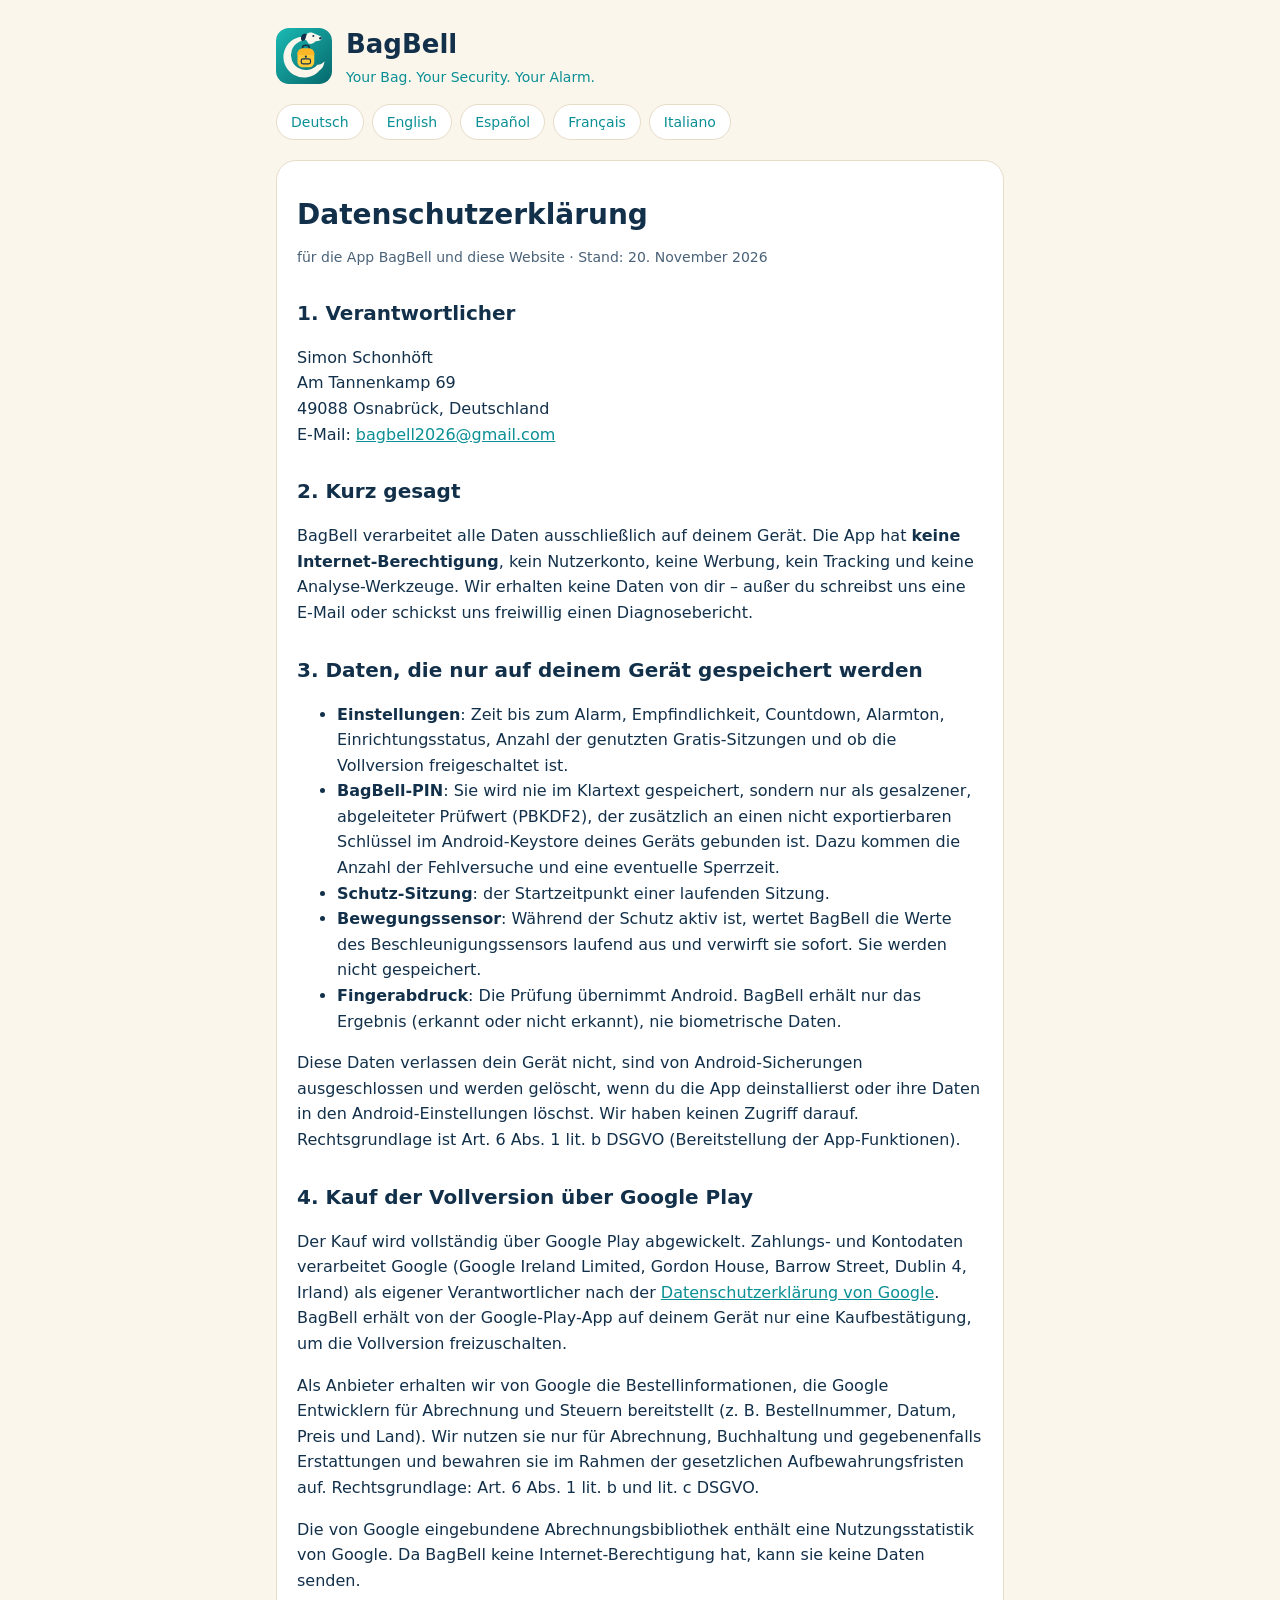
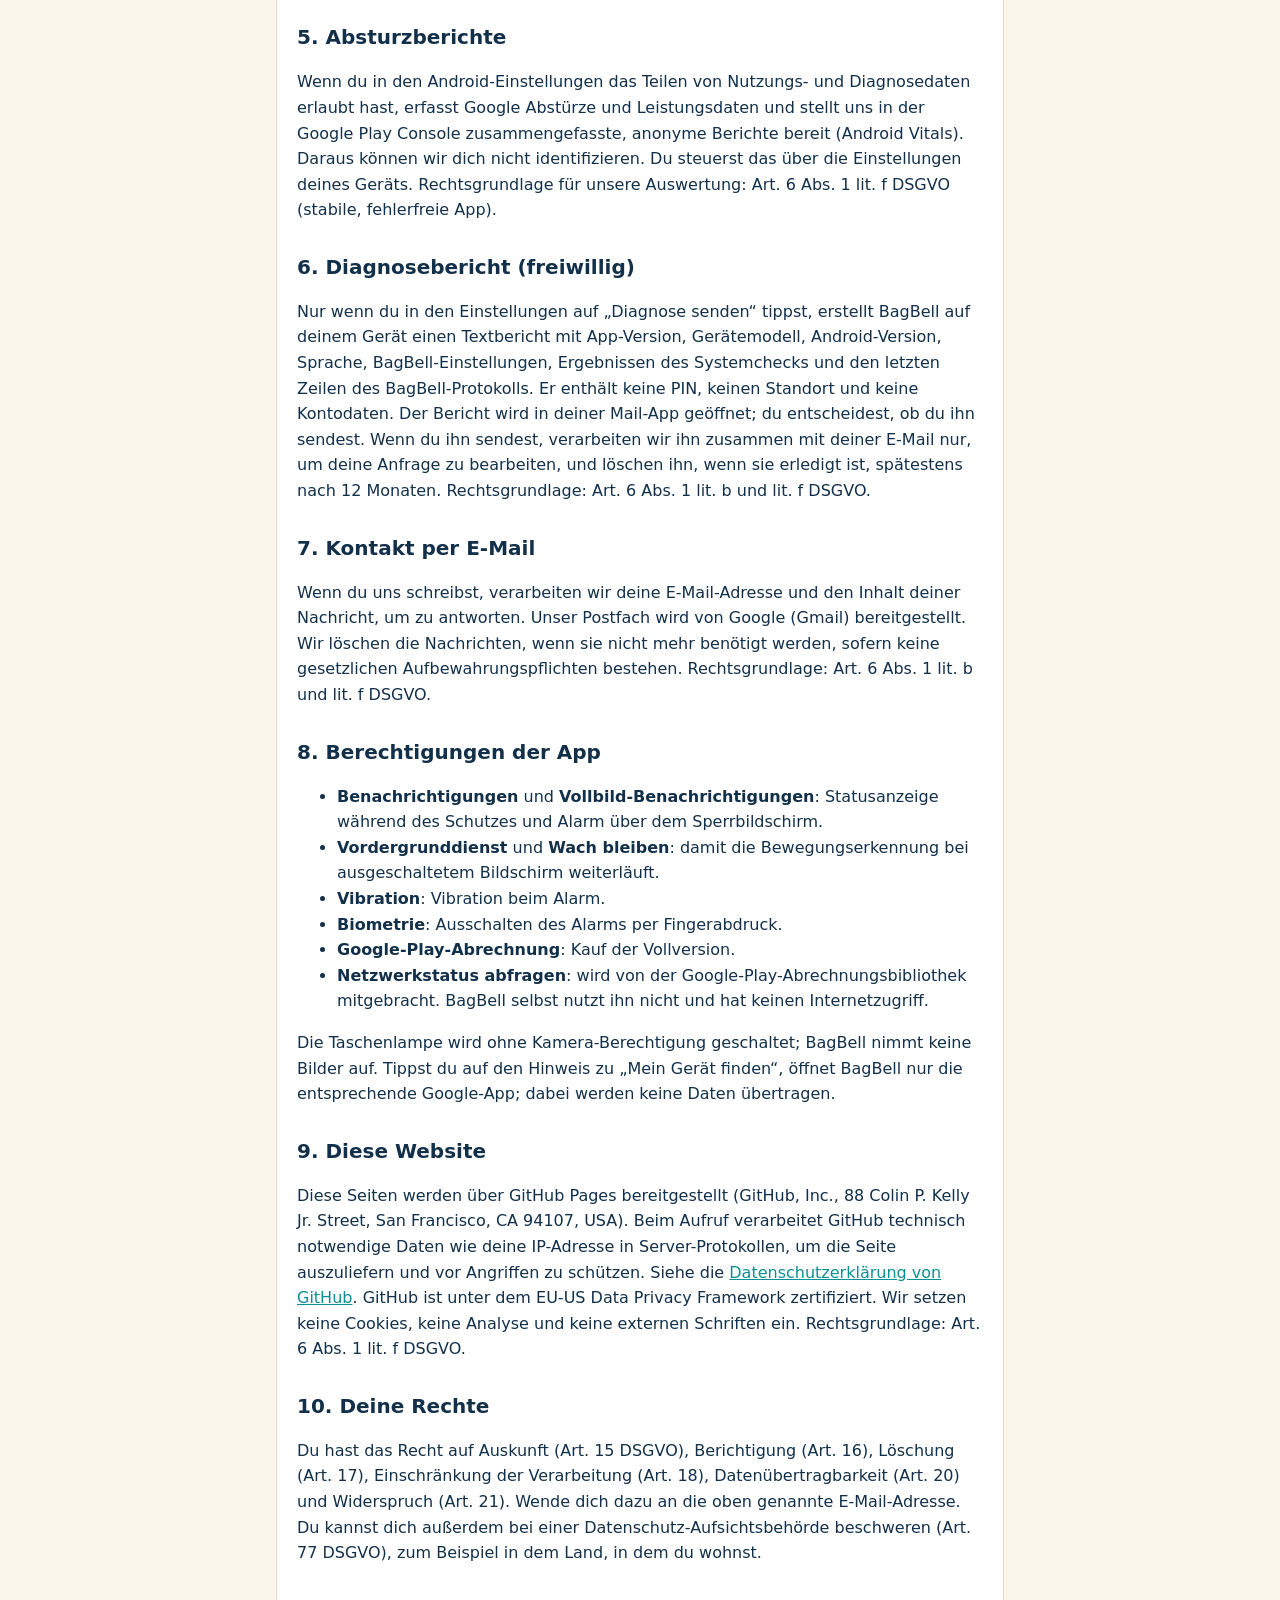
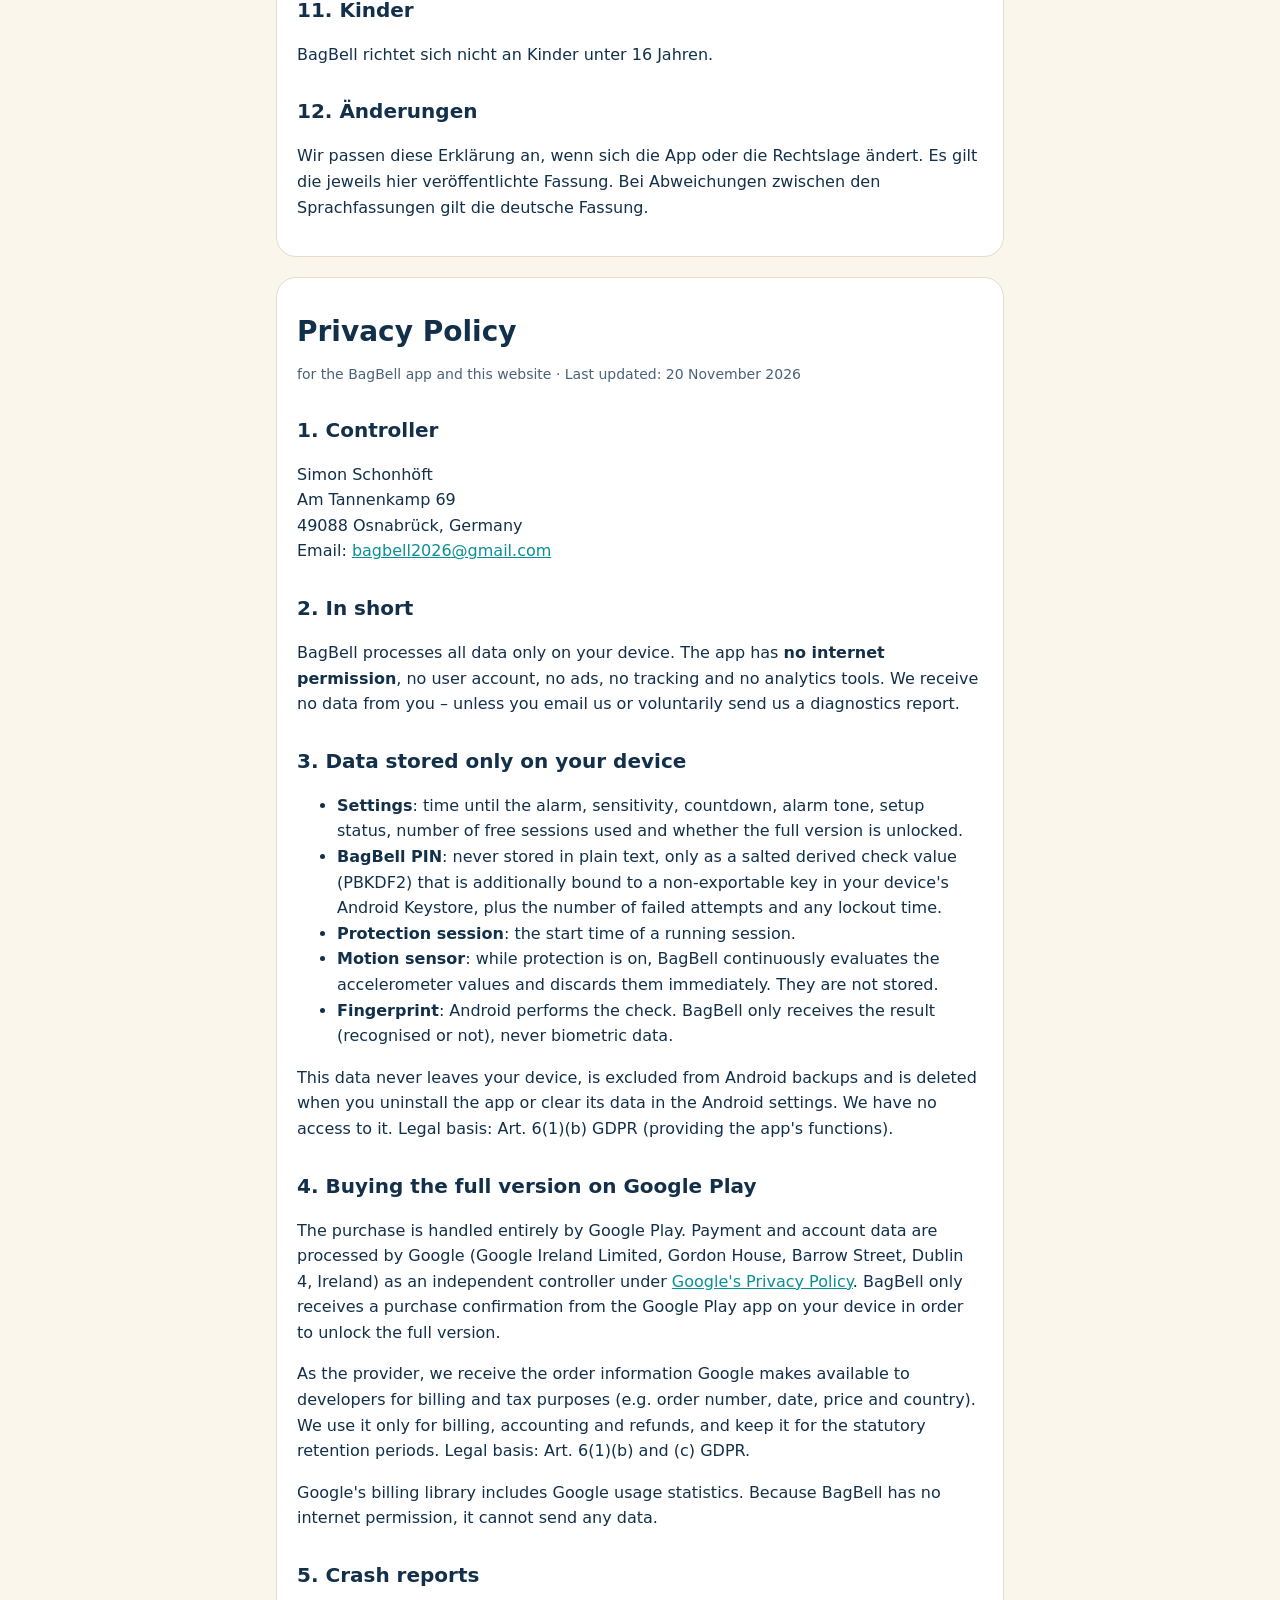
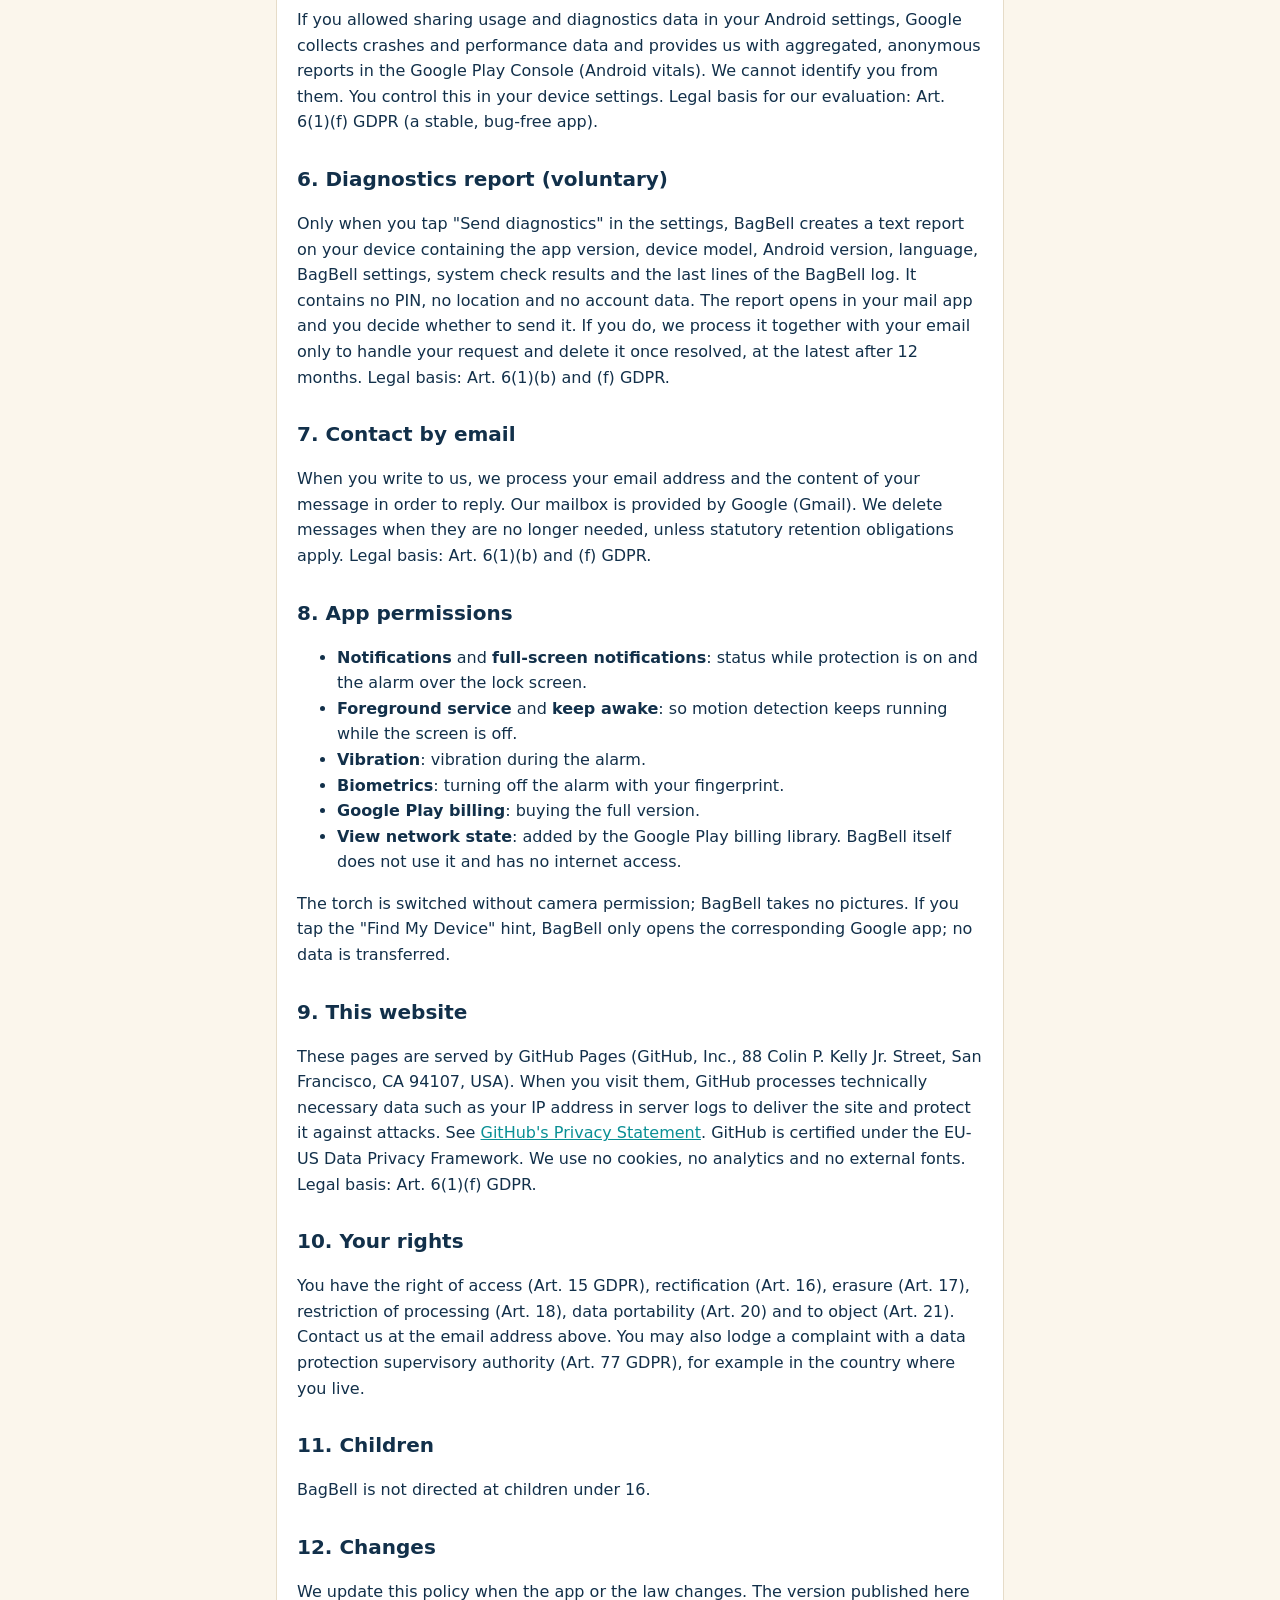
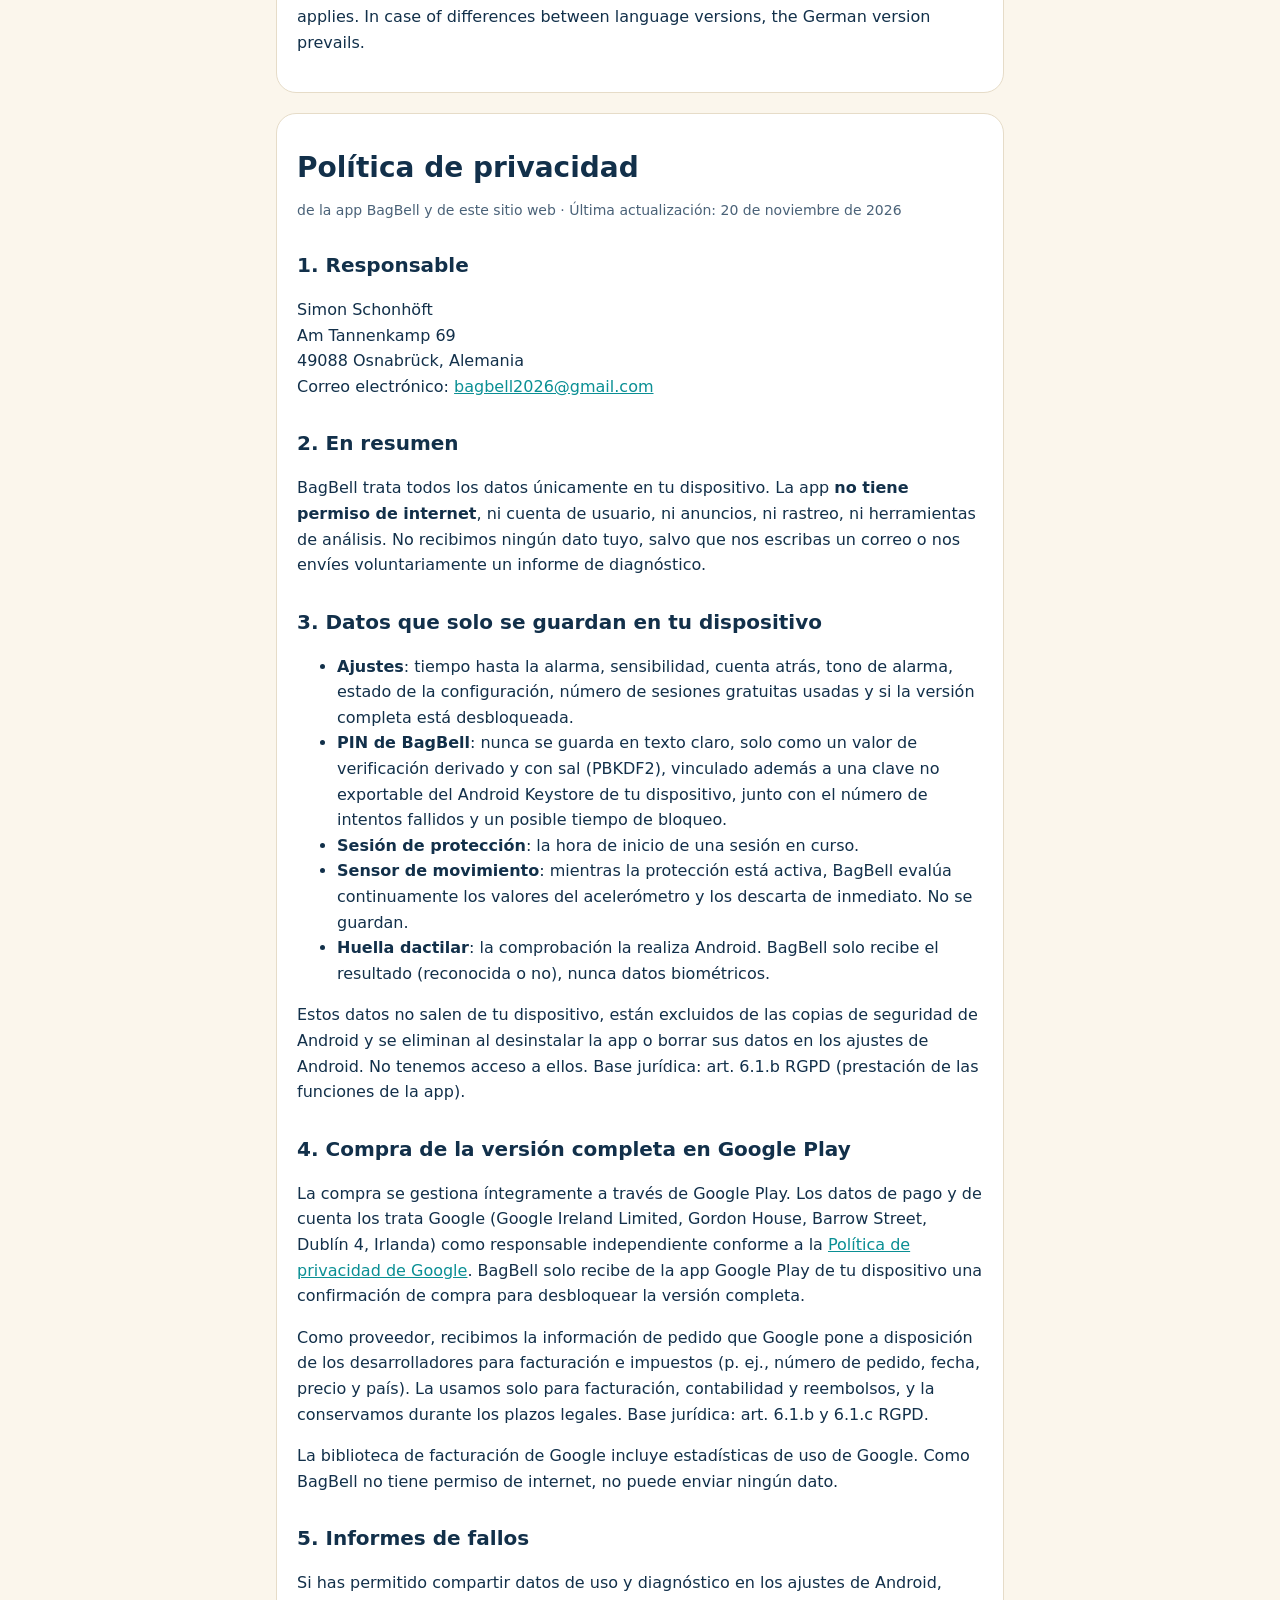
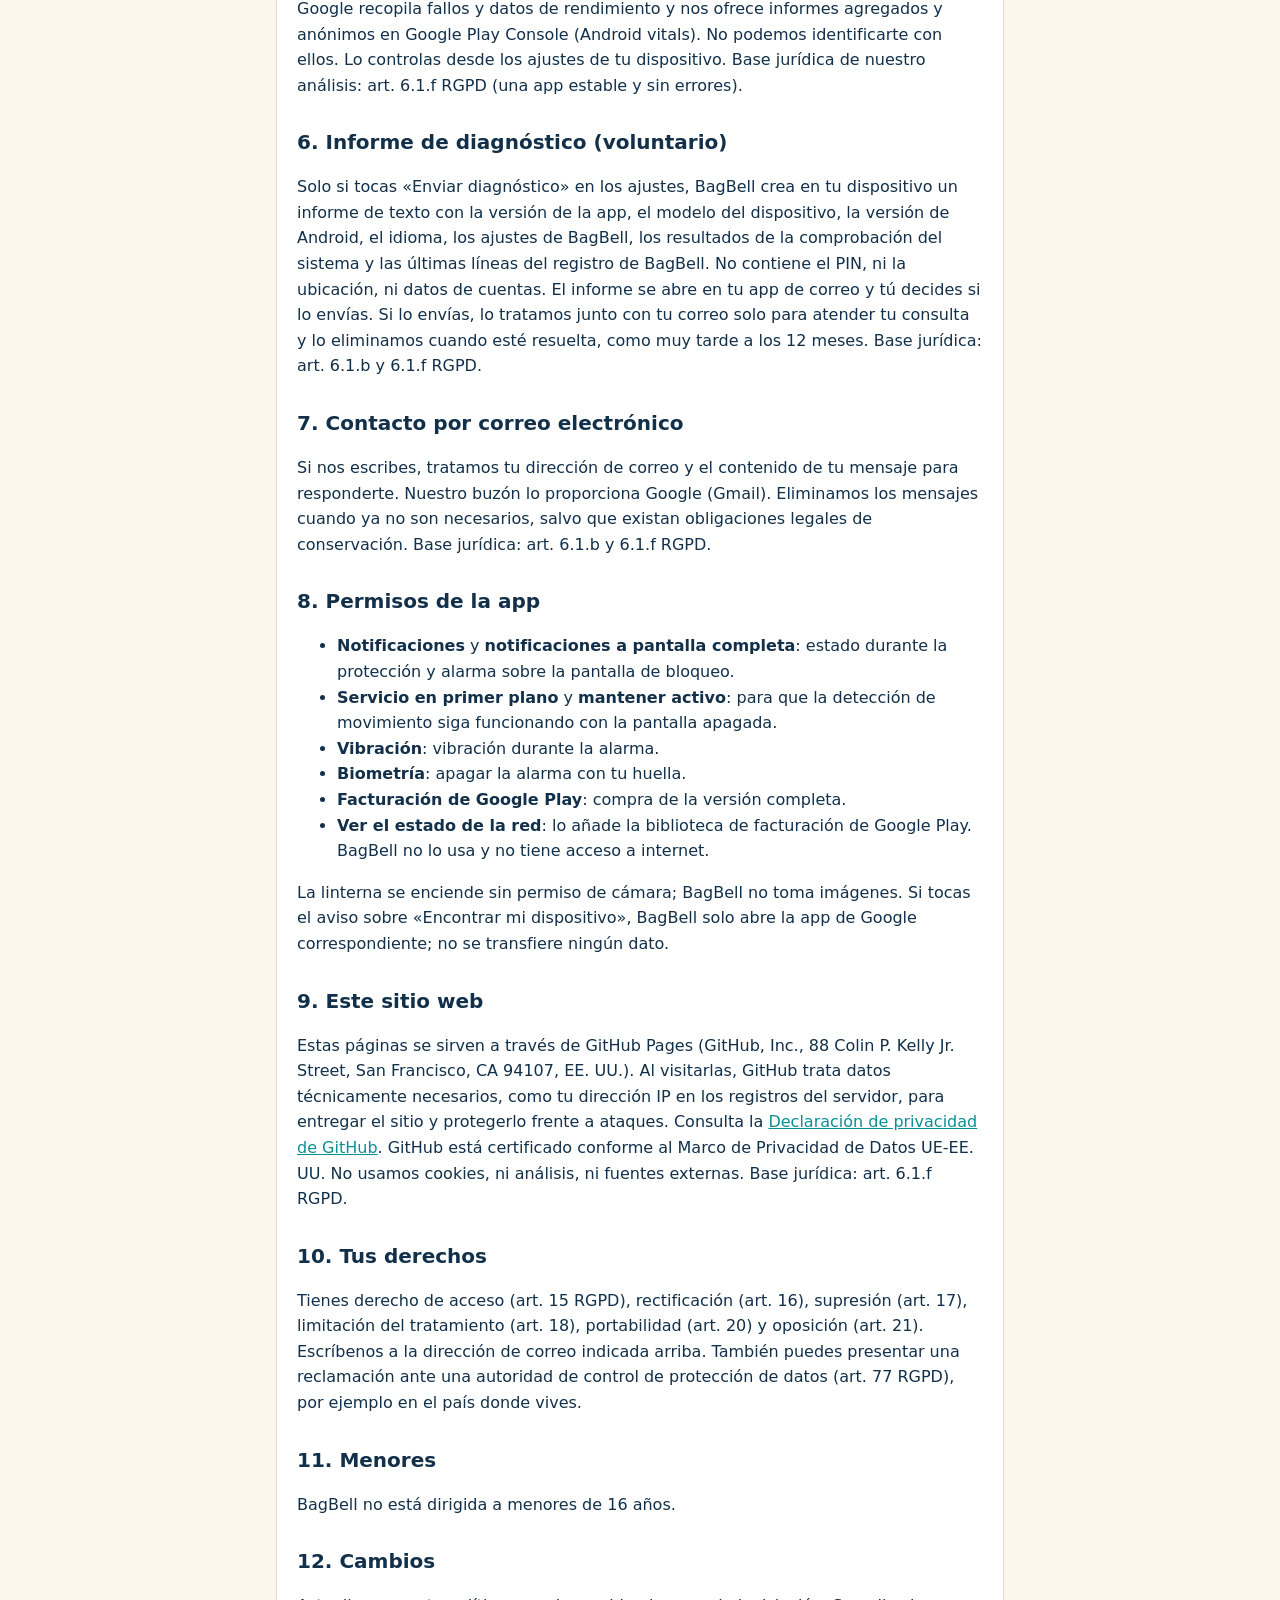
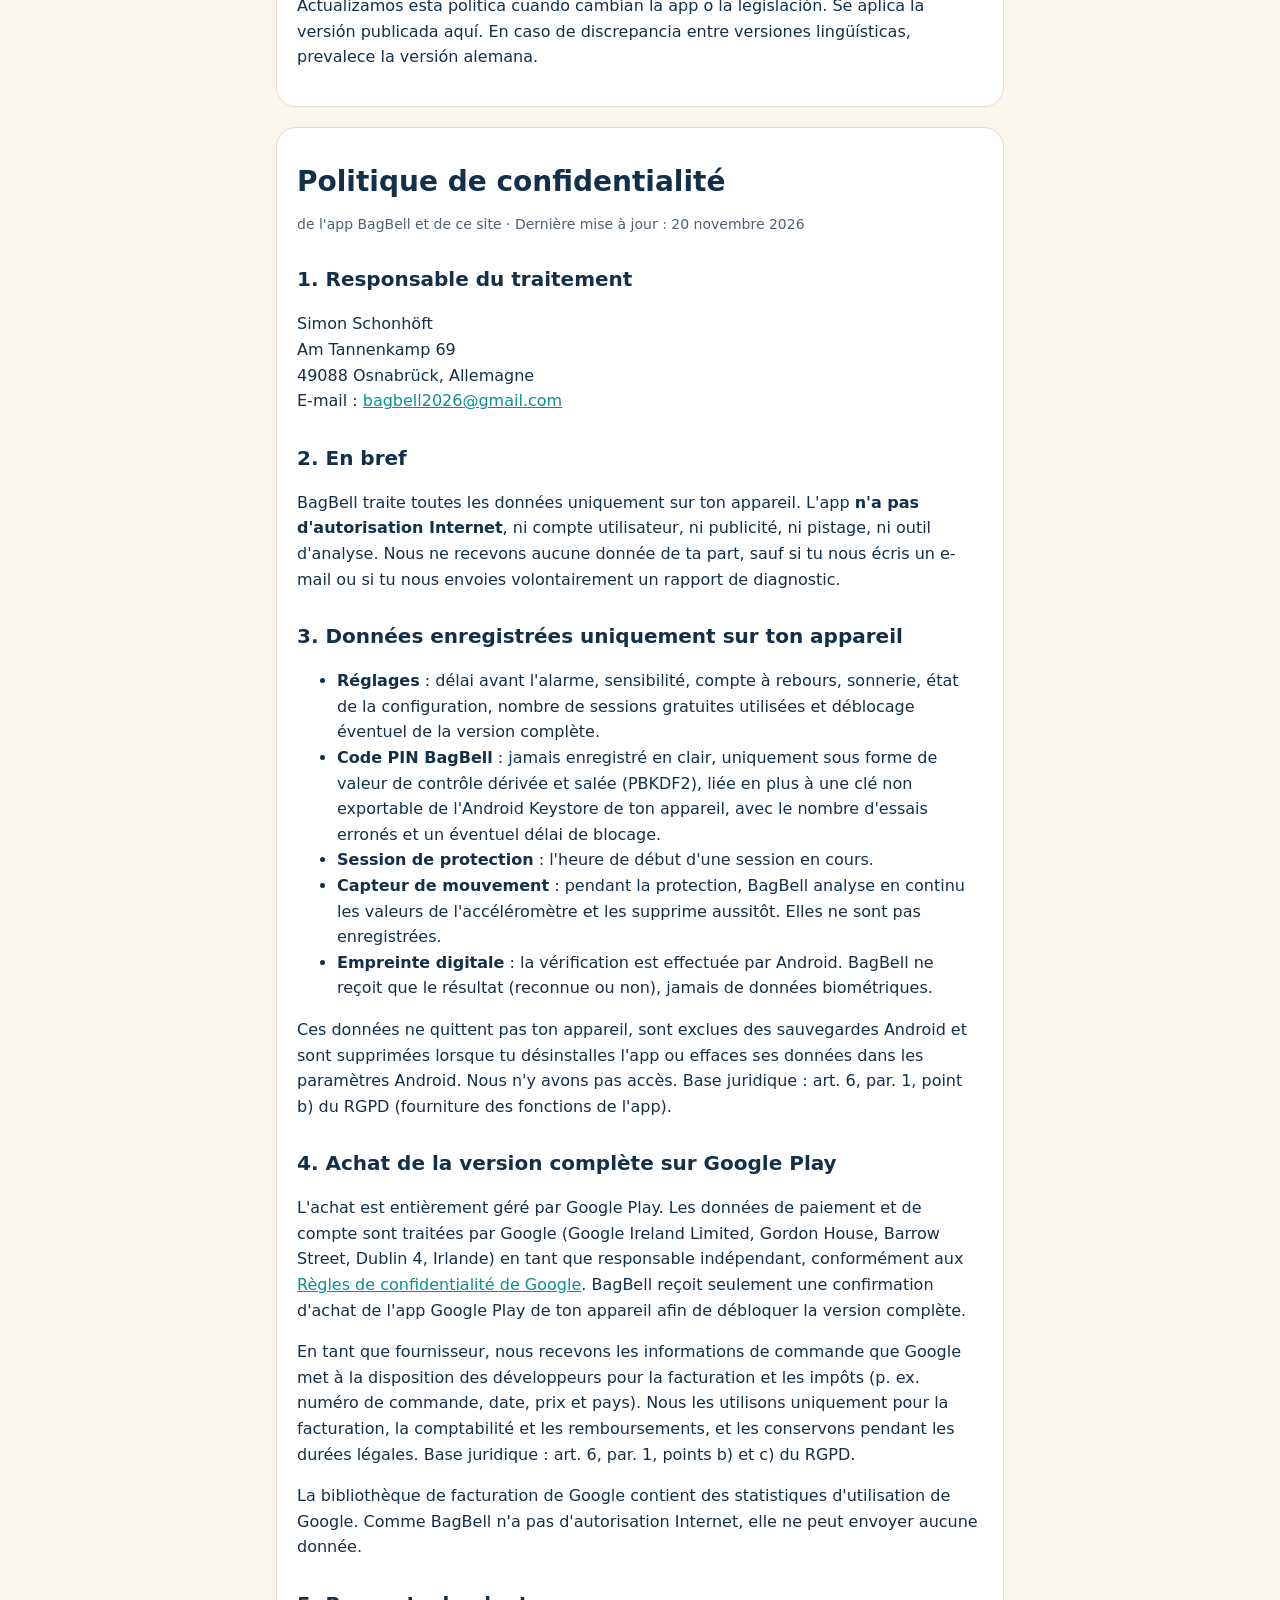
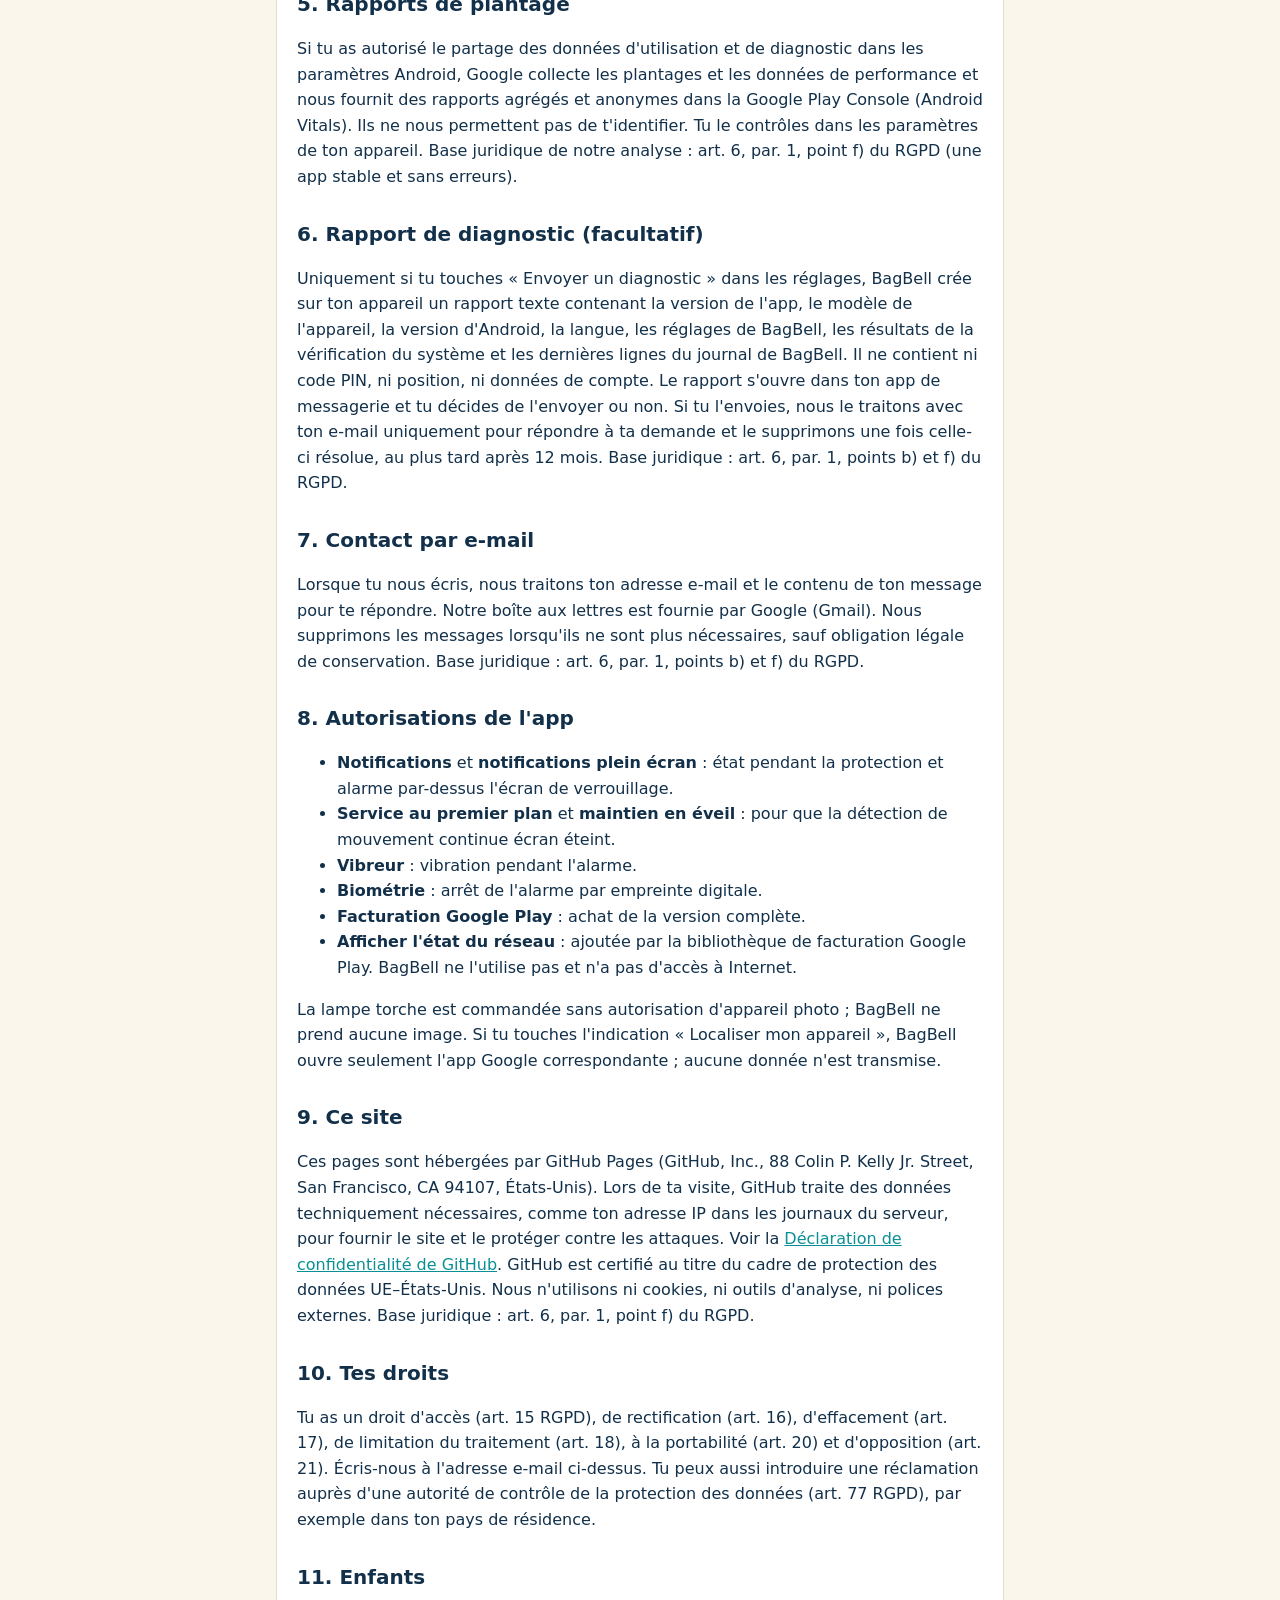
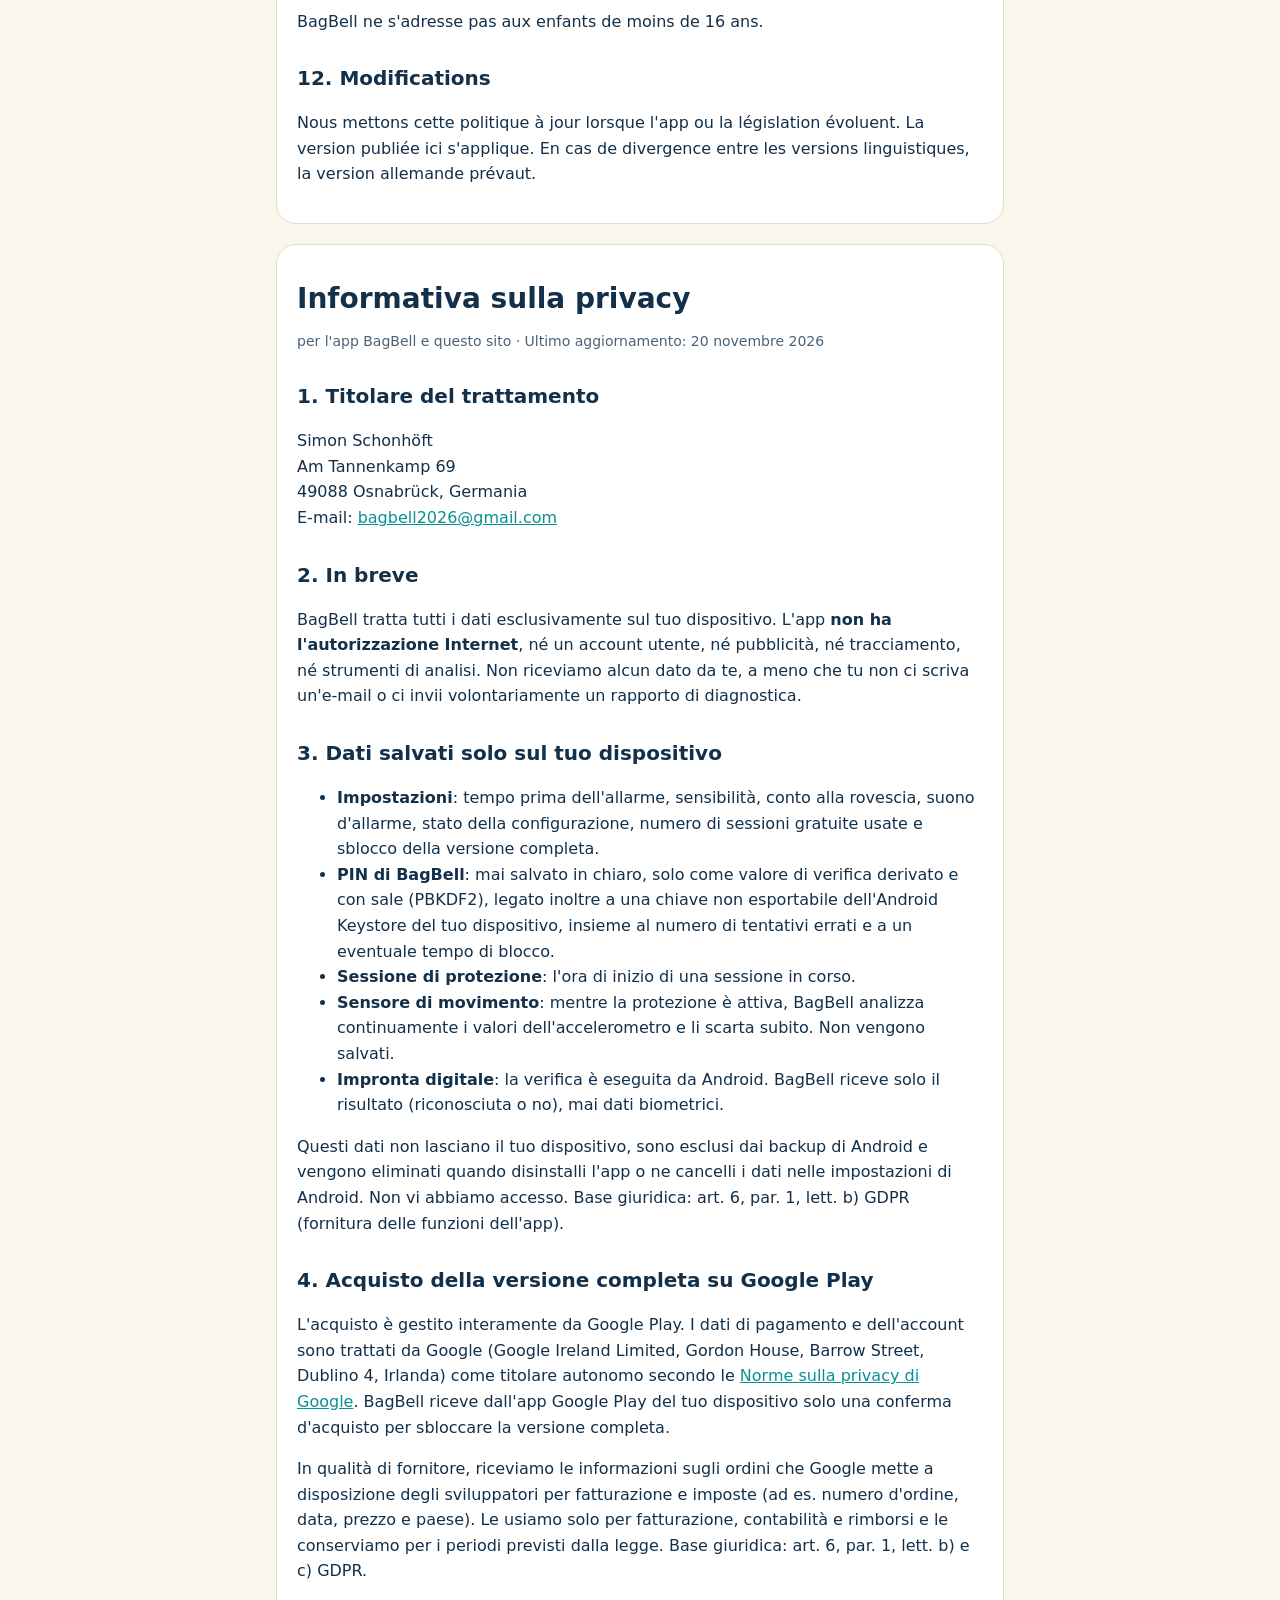
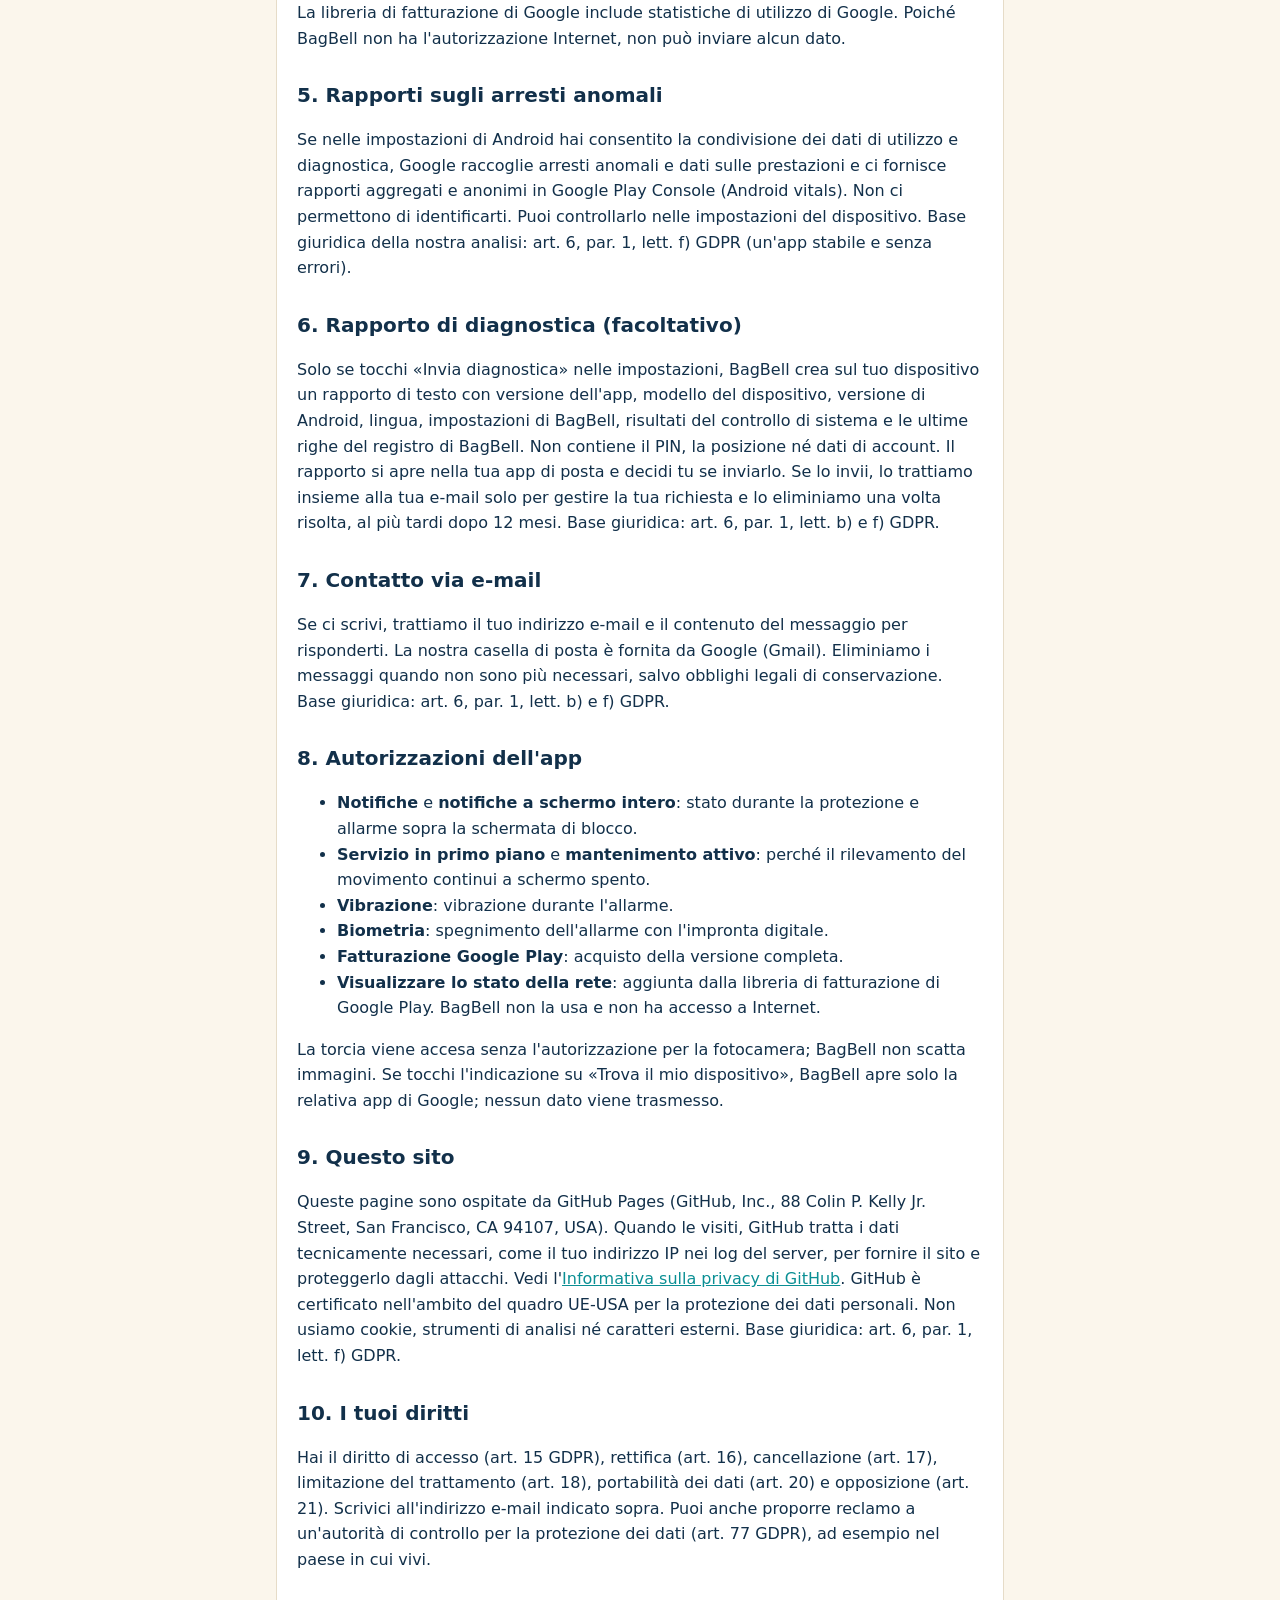
==== commit 07e3bcc7: "Add files via upload" ====
--- a/privacy.html
+++ b/privacy.html
@@ -30,7 +30,7 @@
 <h2>1. Verantwortlicher</h2>
 <p>Simon Schonhöft<br>
 Am Tannenkamp 69<br>
-<span class="placeholder">[PLZ]</span> Osnabrück, Deutschland<br>
+49088 Osnabrück, Deutschland<br>
 E-Mail: <a href="mailto:bagbell2026@gmail.com">bagbell2026@gmail.com</a></p>
 
 <h2>2. Kurz gesagt</h2>
@@ -92,7 +92,7 @@
 <h2>1. Controller</h2>
 <p>Simon Schonhöft<br>
 Am Tannenkamp 69<br>
-<span class="placeholder">[PLZ]</span> Osnabrück, Germany<br>
+49088 Osnabrück, Germany<br>
 Email: <a href="mailto:bagbell2026@gmail.com">bagbell2026@gmail.com</a></p>
 
 <h2>2. In short</h2>
@@ -154,7 +154,7 @@
 <h2>1. Responsable</h2>
 <p>Simon Schonhöft<br>
 Am Tannenkamp 69<br>
-<span class="placeholder">[PLZ]</span> Osnabrück, Alemania<br>
+49088 Osnabrück, Alemania<br>
 Correo electrónico: <a href="mailto:bagbell2026@gmail.com">bagbell2026@gmail.com</a></p>
 
 <h2>2. En resumen</h2>
@@ -216,7 +216,7 @@
 <h2>1. Responsable du traitement</h2>
 <p>Simon Schonhöft<br>
 Am Tannenkamp 69<br>
-<span class="placeholder">[PLZ]</span> Osnabrück, Allemagne<br>
+49088 Osnabrück, Allemagne<br>
 E-mail : <a href="mailto:bagbell2026@gmail.com">bagbell2026@gmail.com</a></p>
 
 <h2>2. En bref</h2>
@@ -278,7 +278,7 @@
 <h2>1. Titolare del trattamento</h2>
 <p>Simon Schonhöft<br>
 Am Tannenkamp 69<br>
-<span class="placeholder">[PLZ]</span> Osnabrück, Germania<br>
+49088 Osnabrück, Germania<br>
 E-mail: <a href="mailto:bagbell2026@gmail.com">bagbell2026@gmail.com</a></p>
 
 <h2>2. In breve</h2>
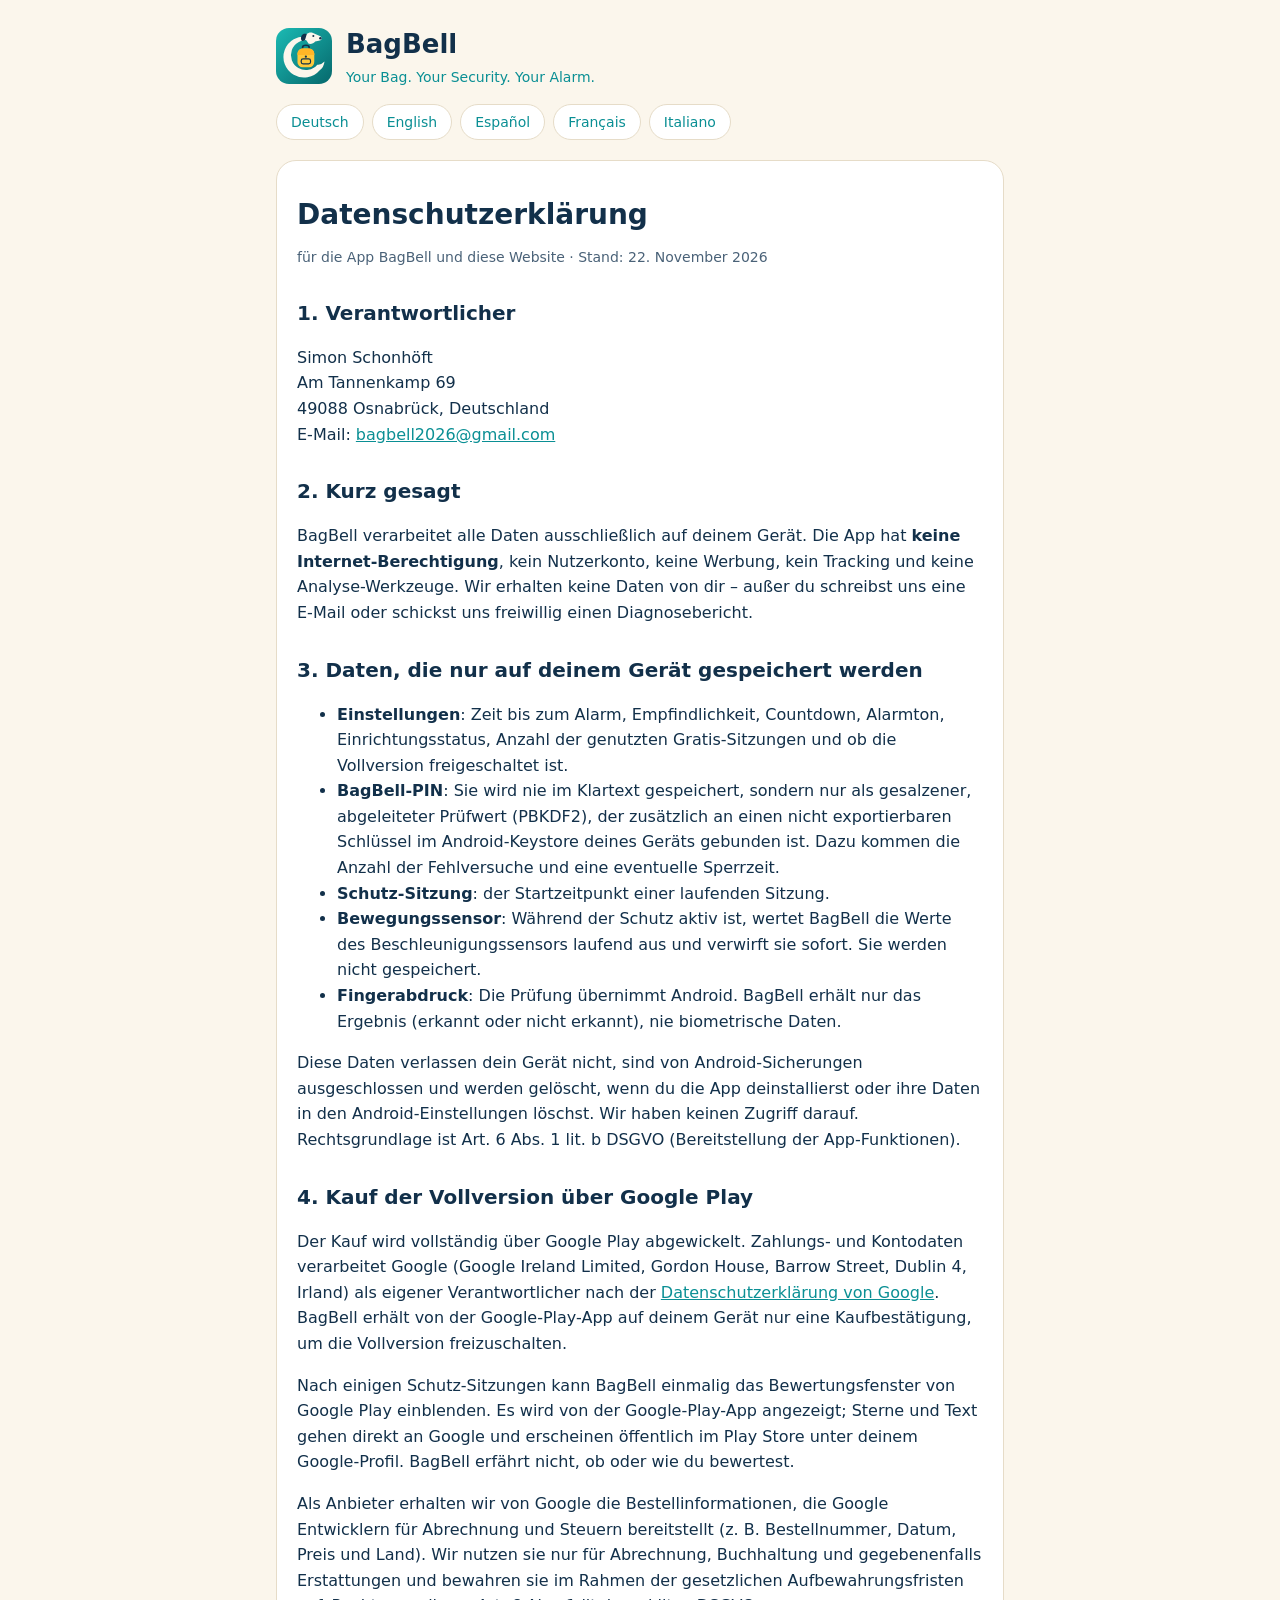
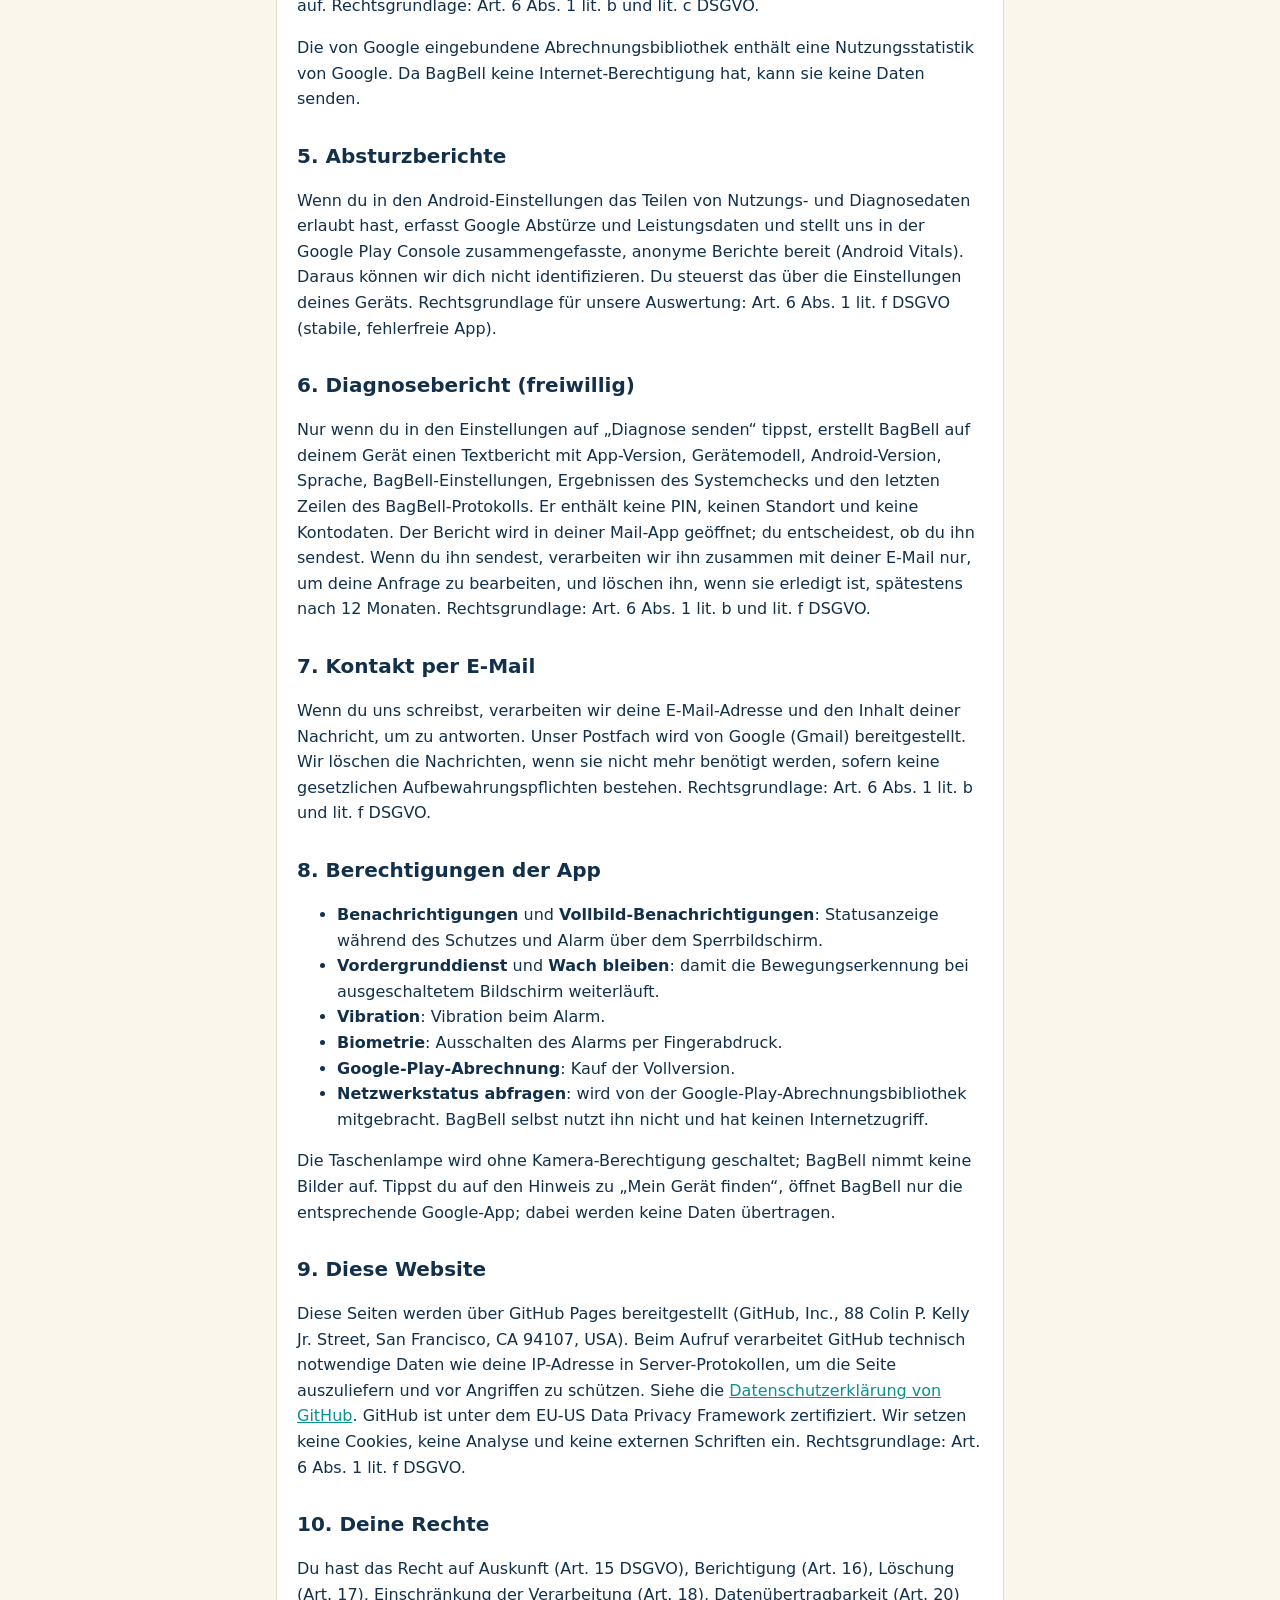
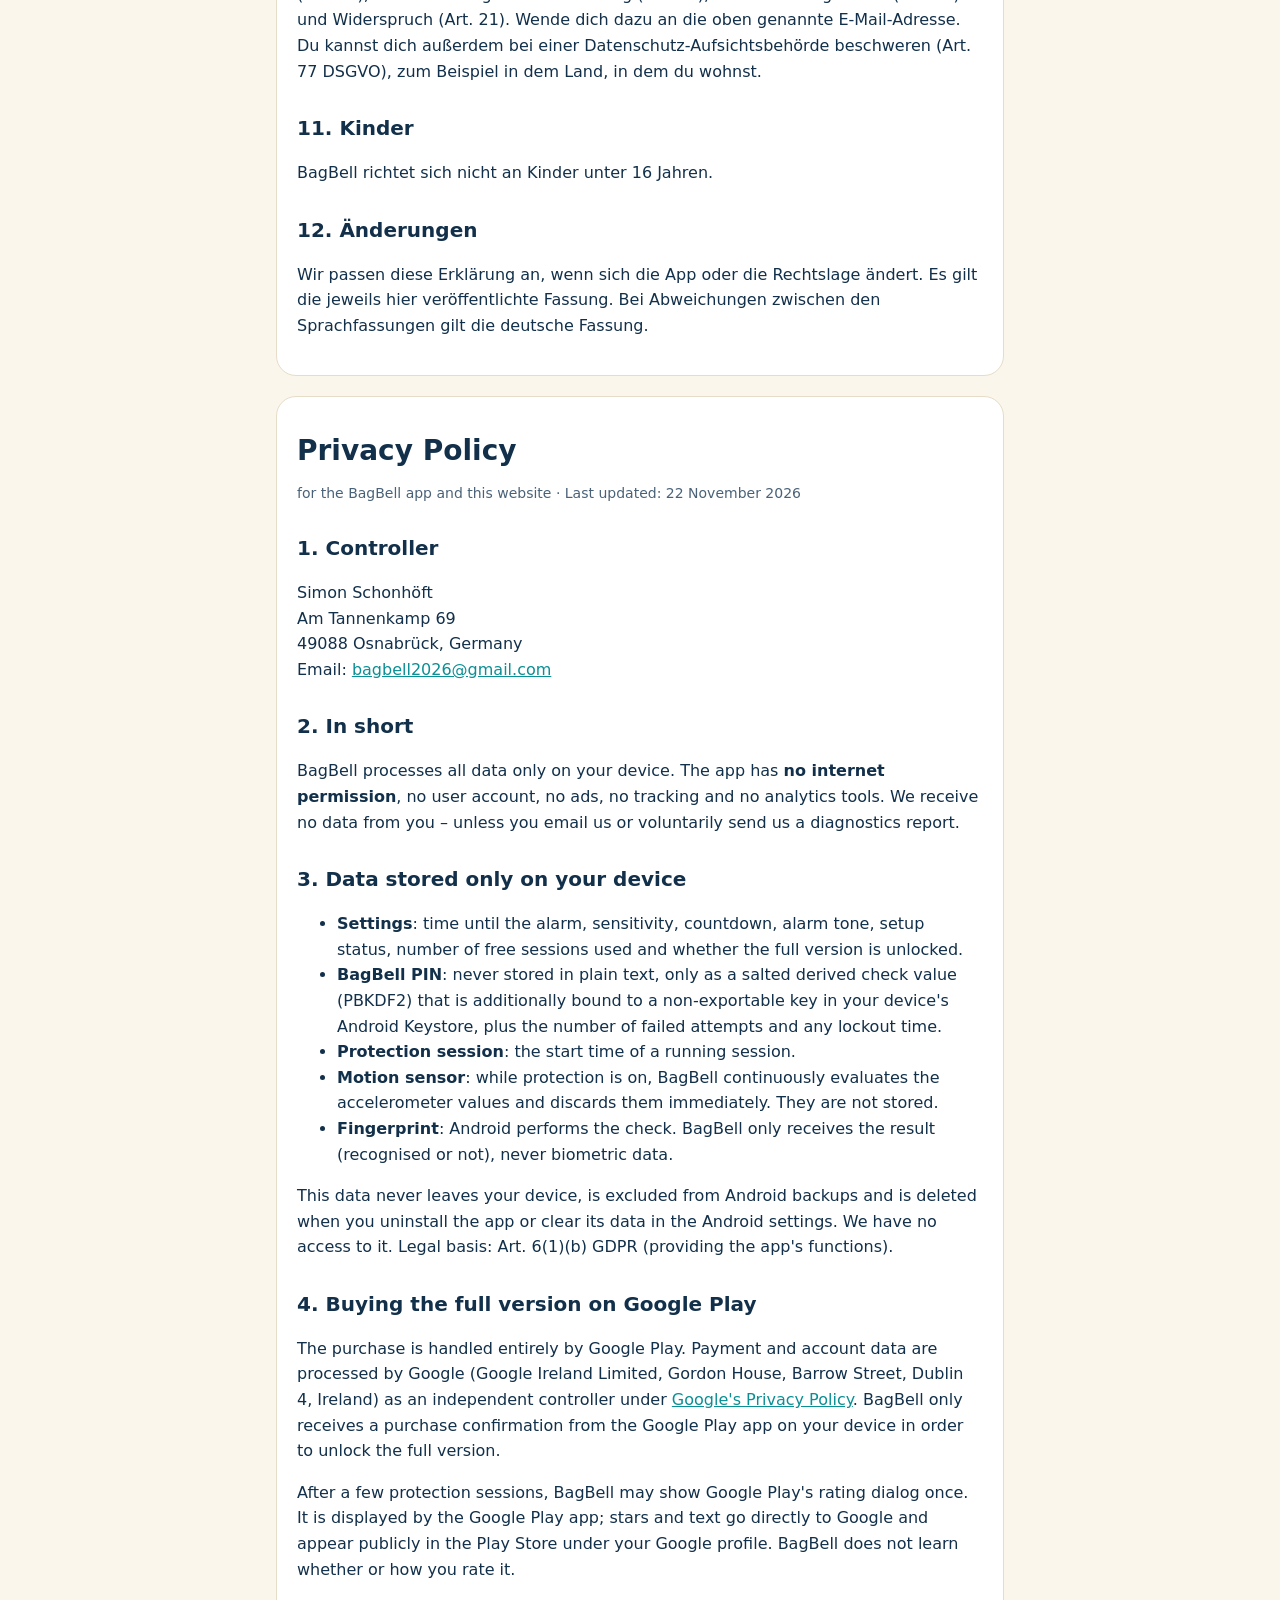
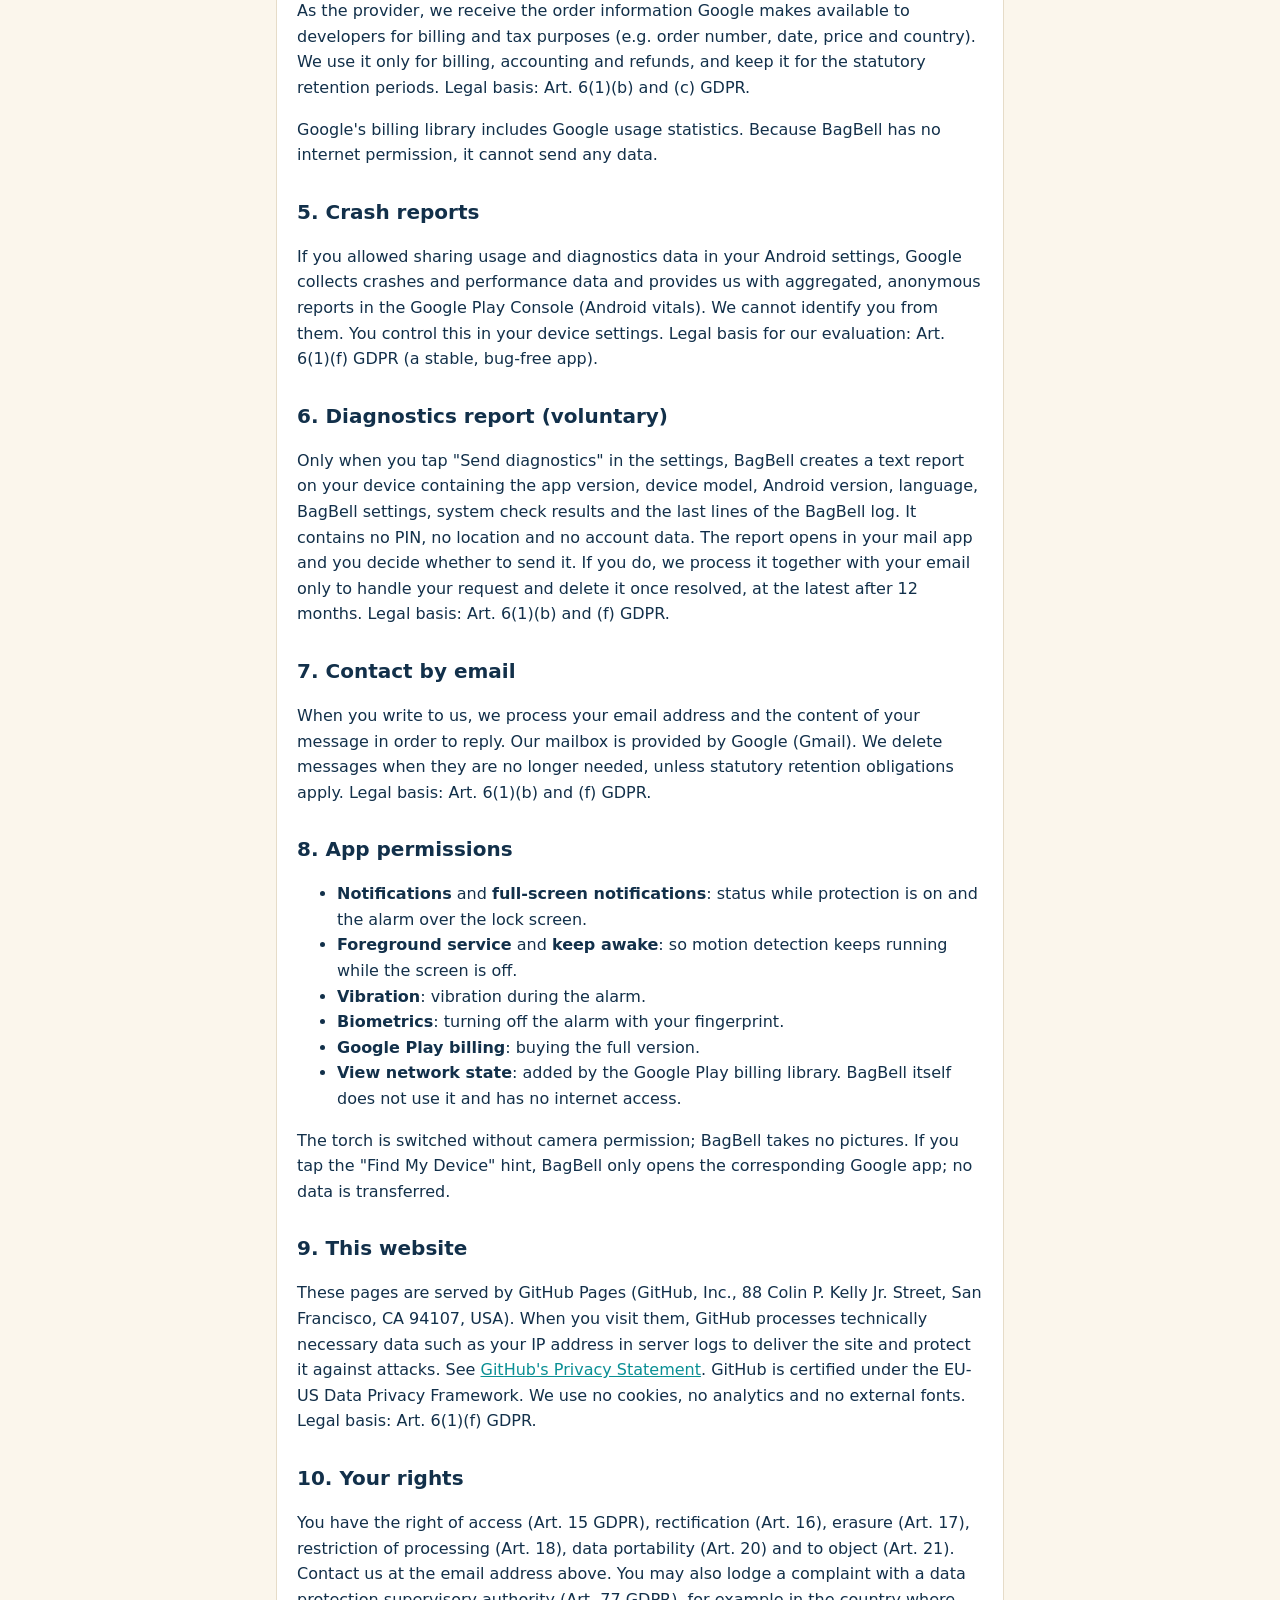
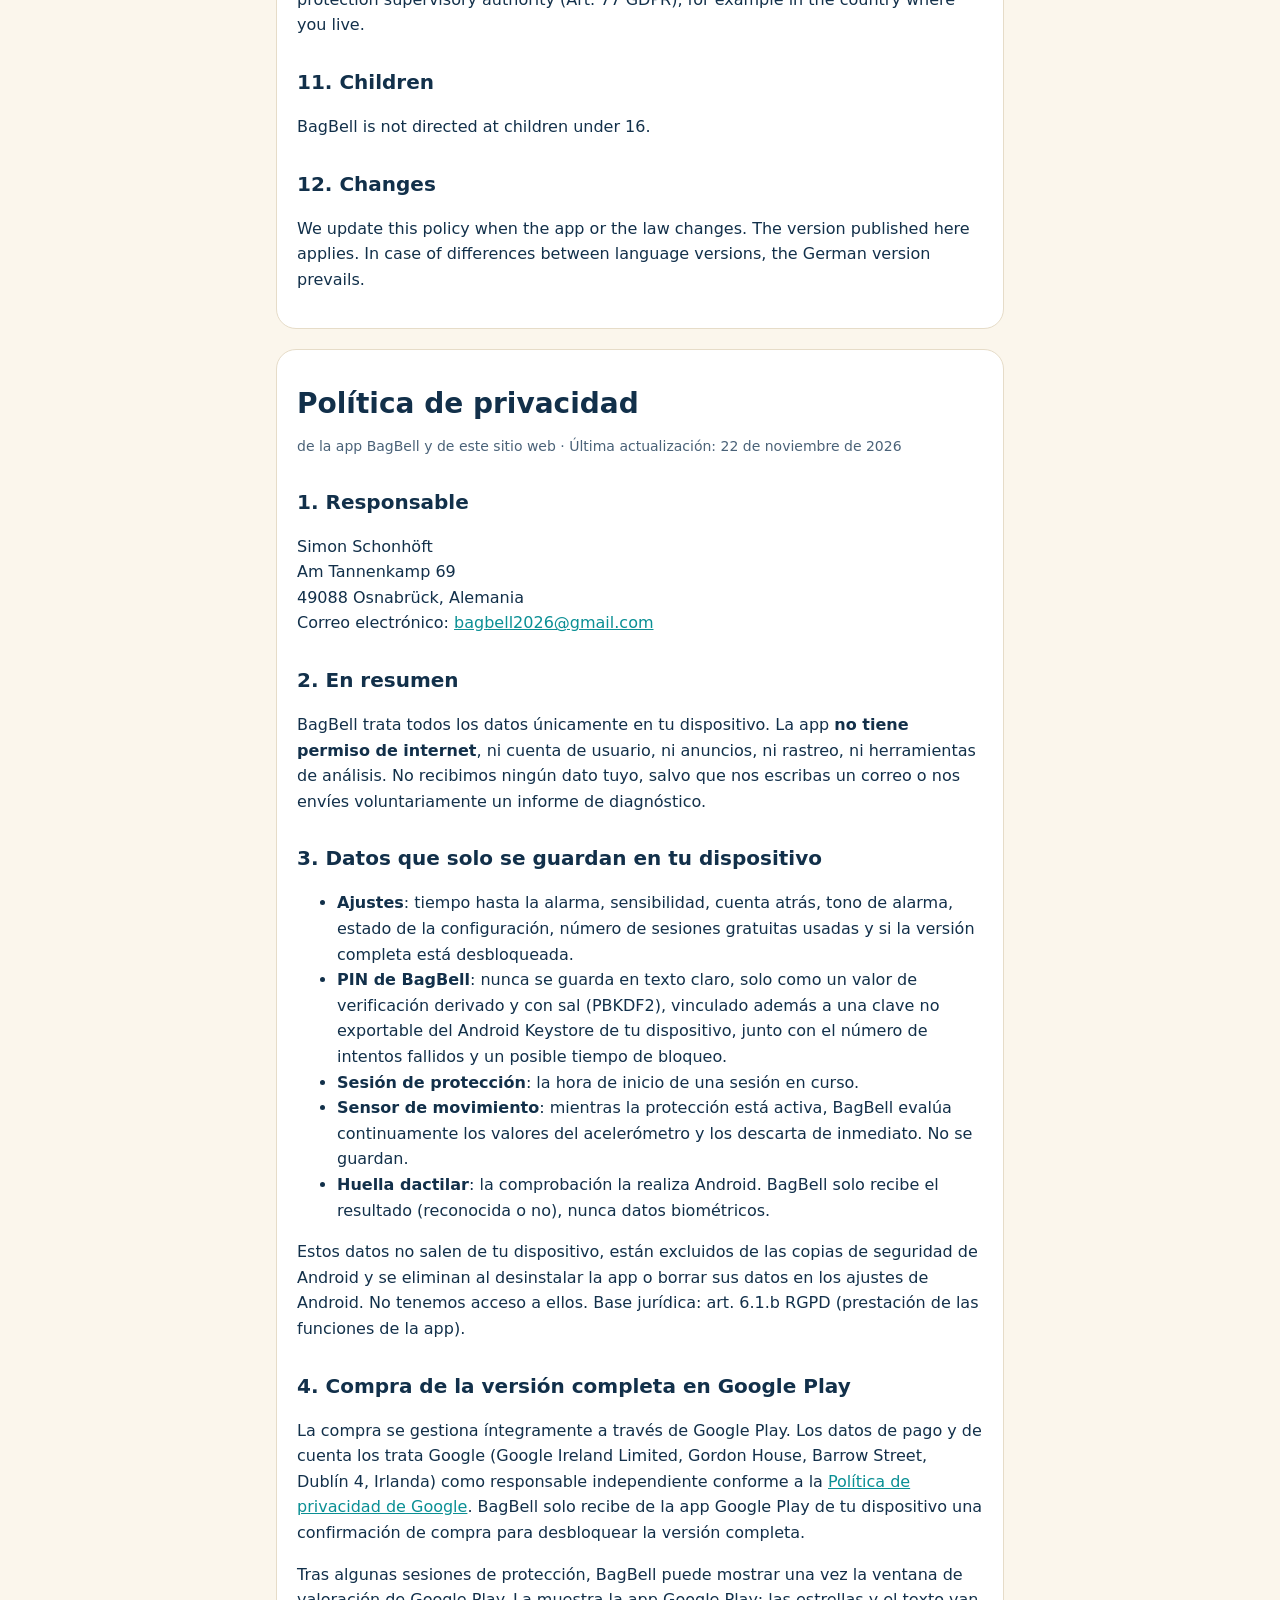
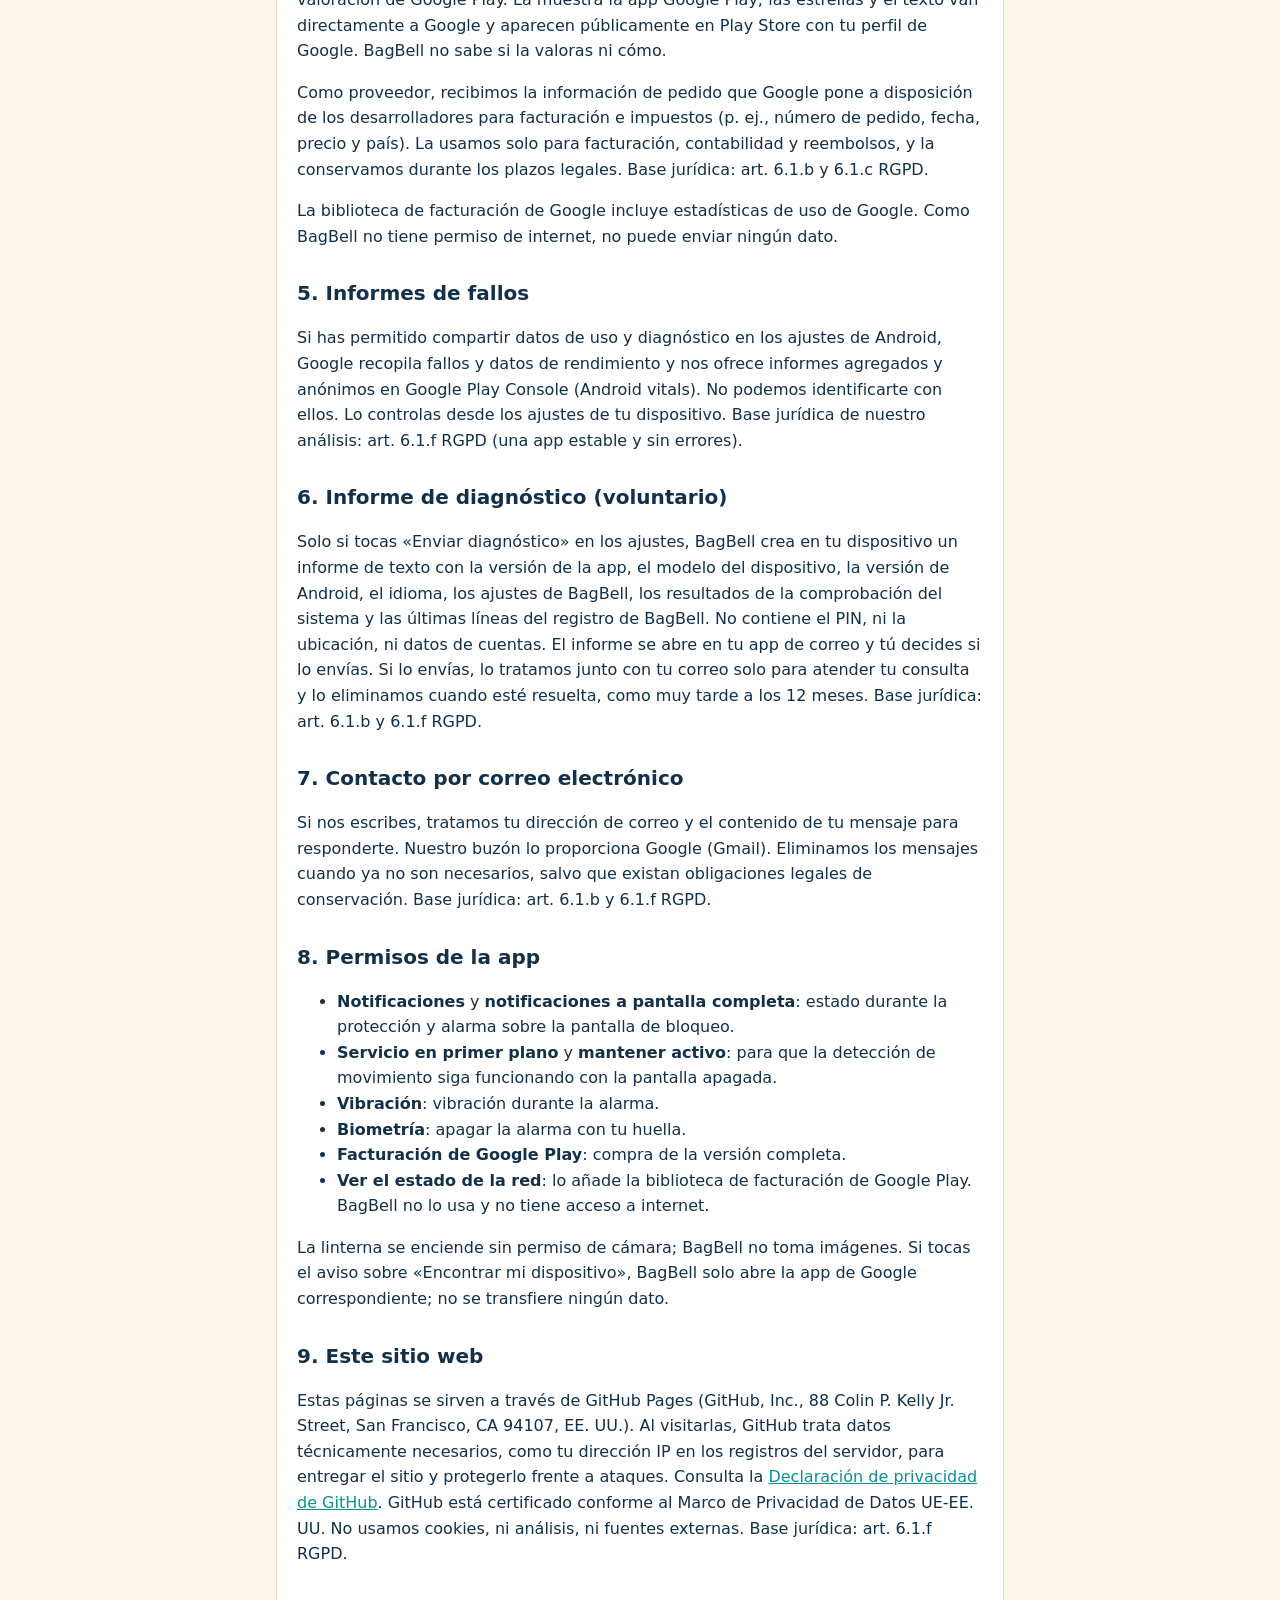
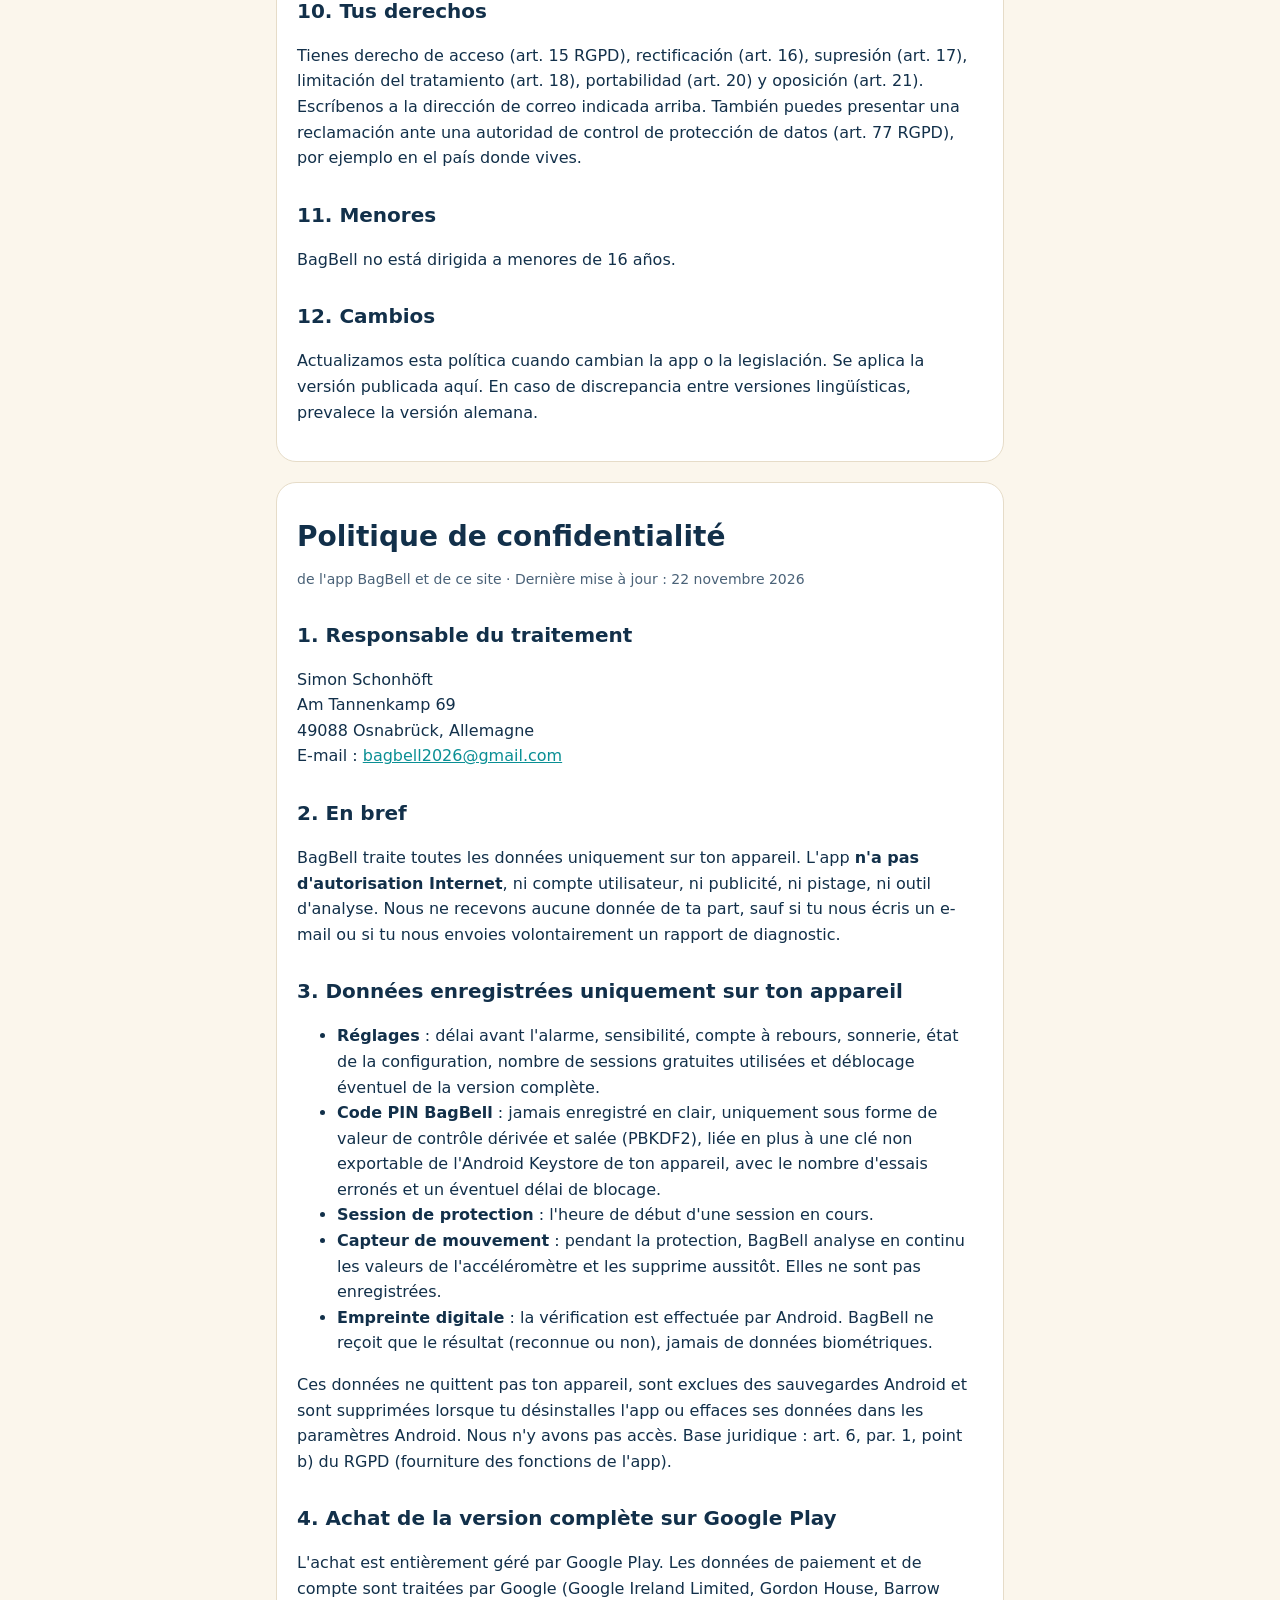
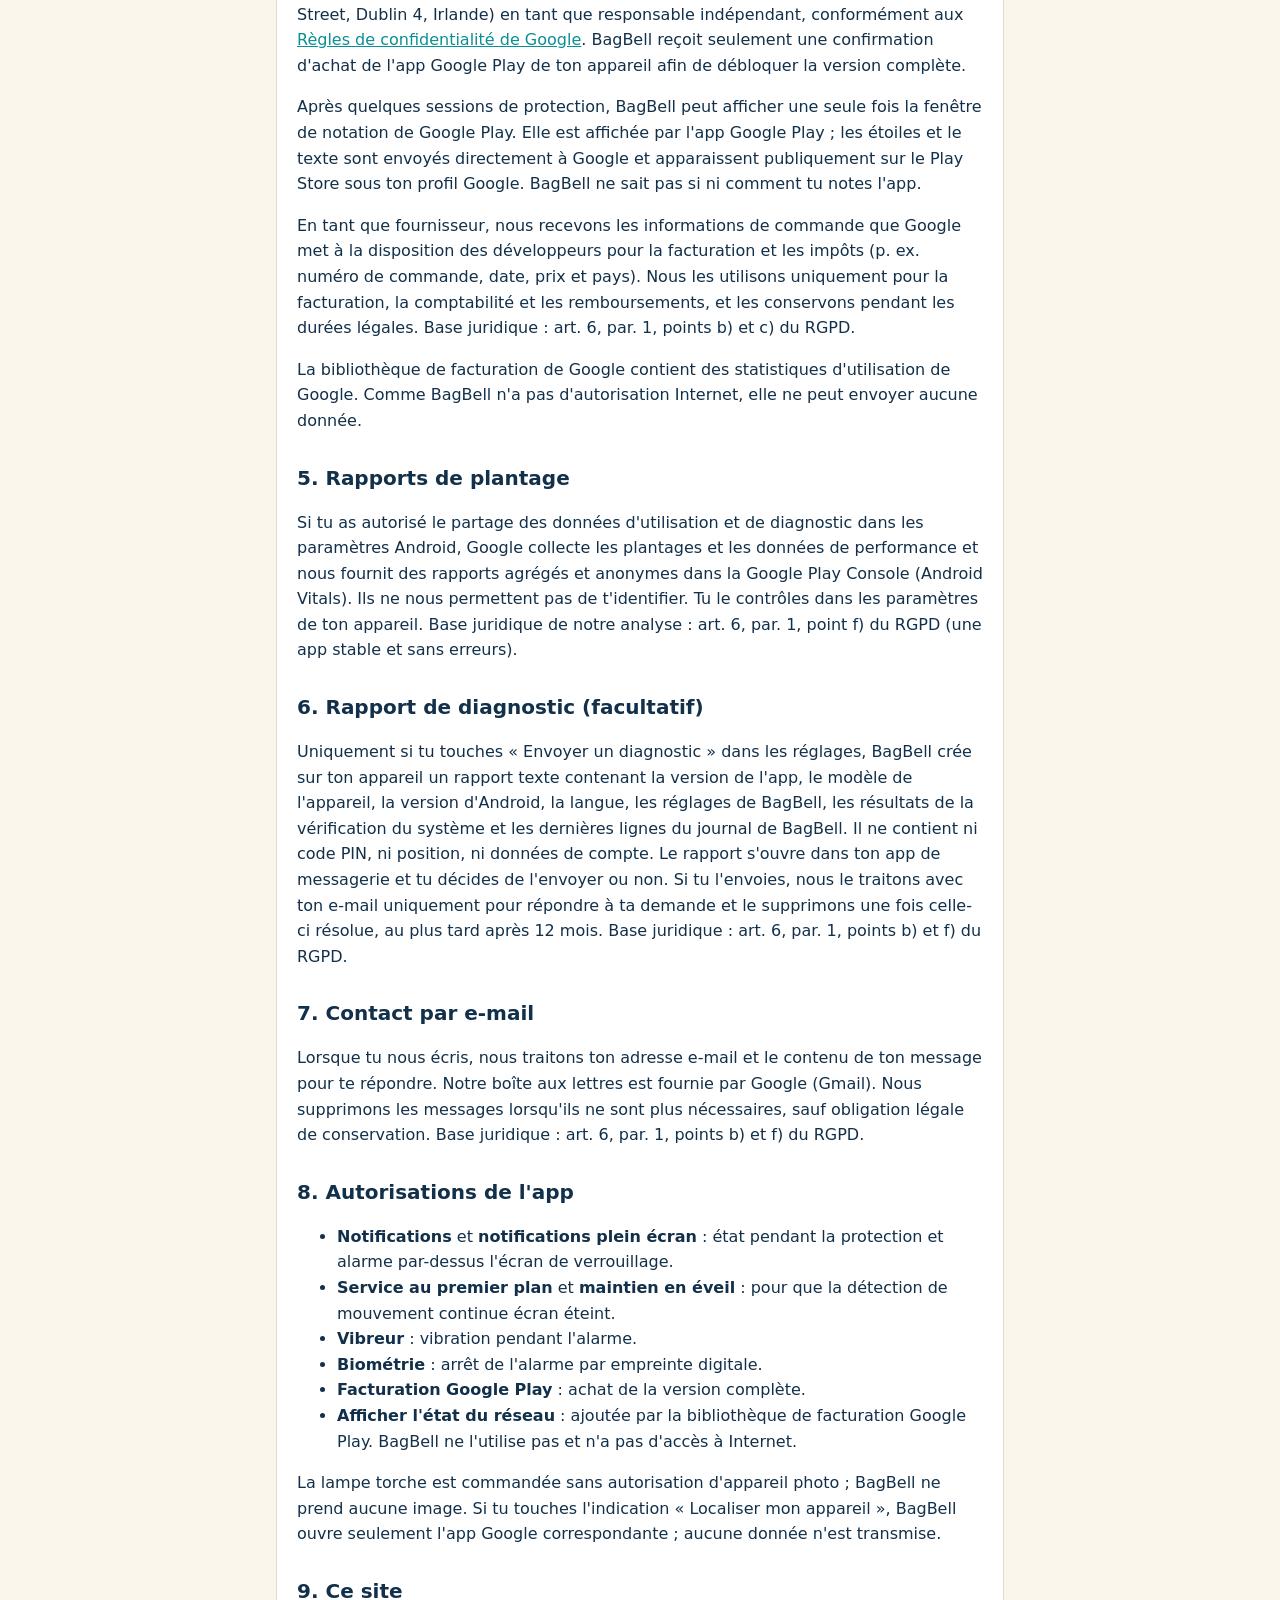
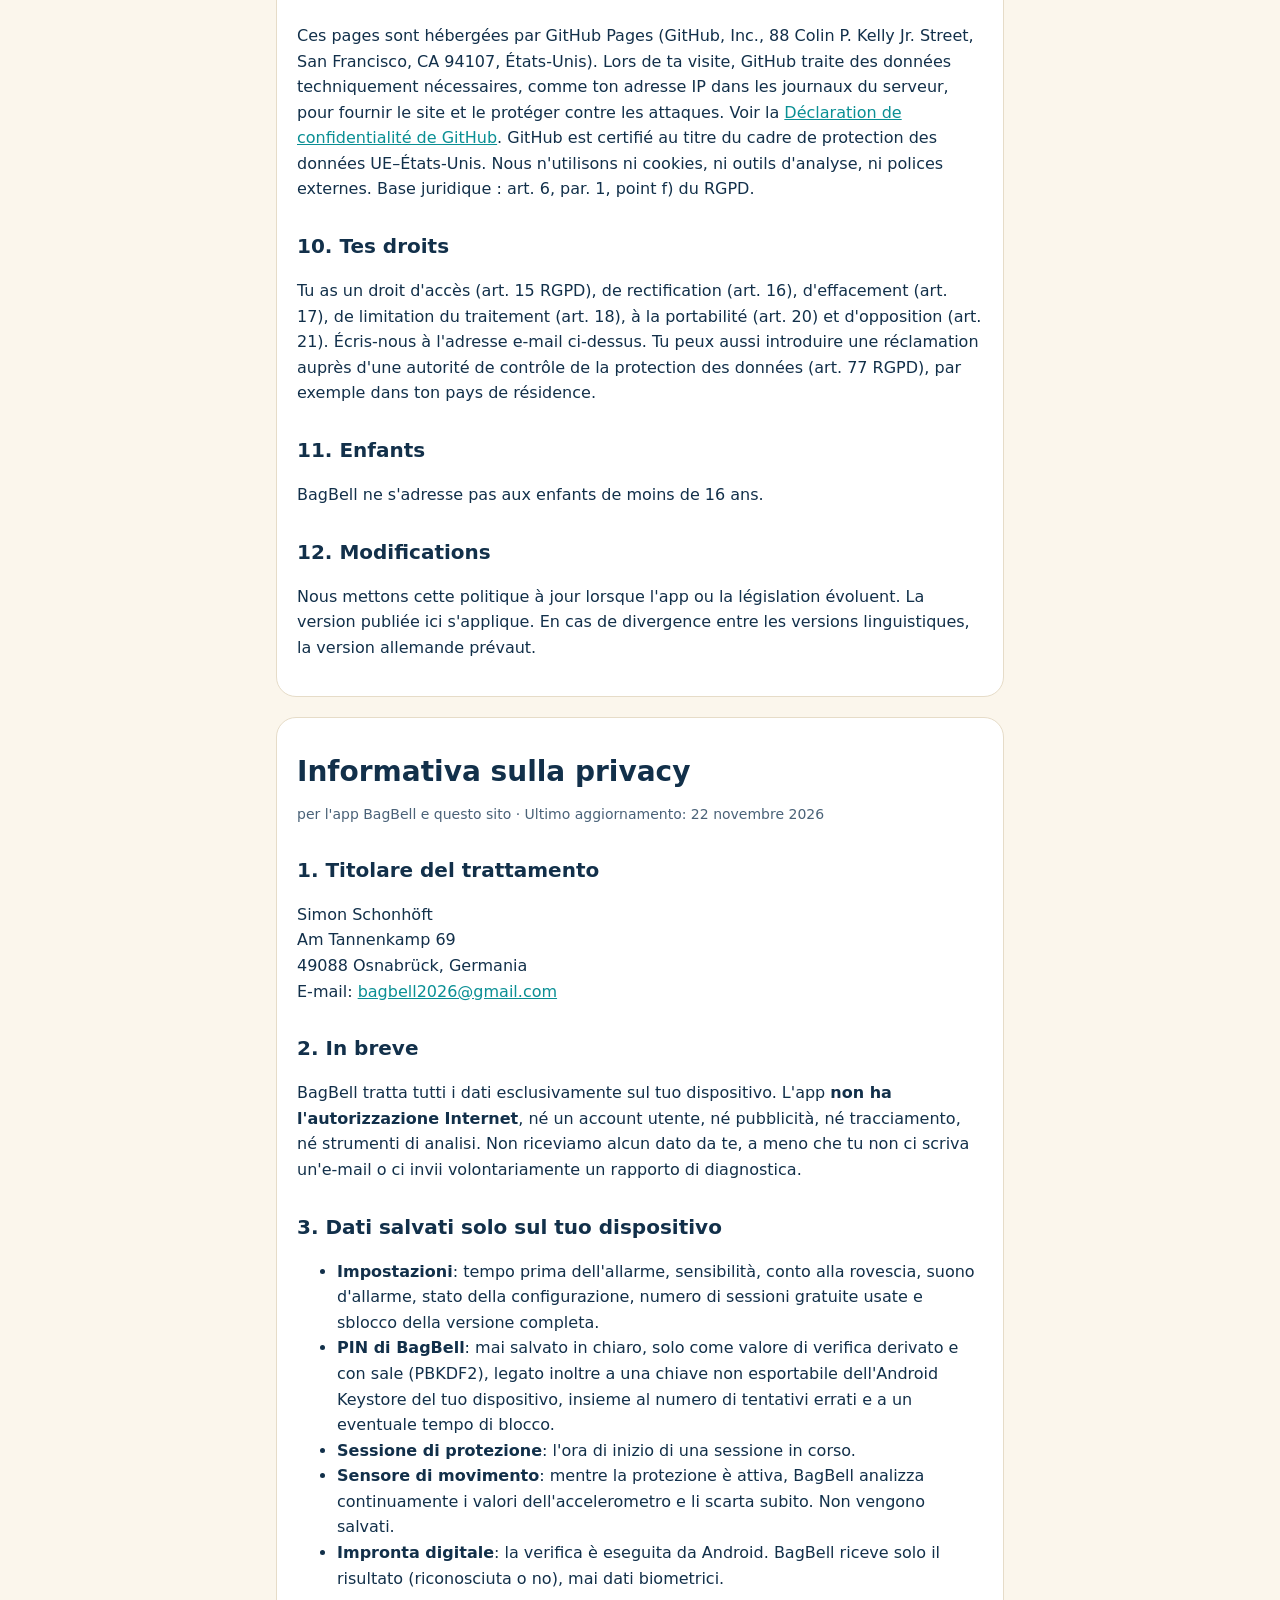
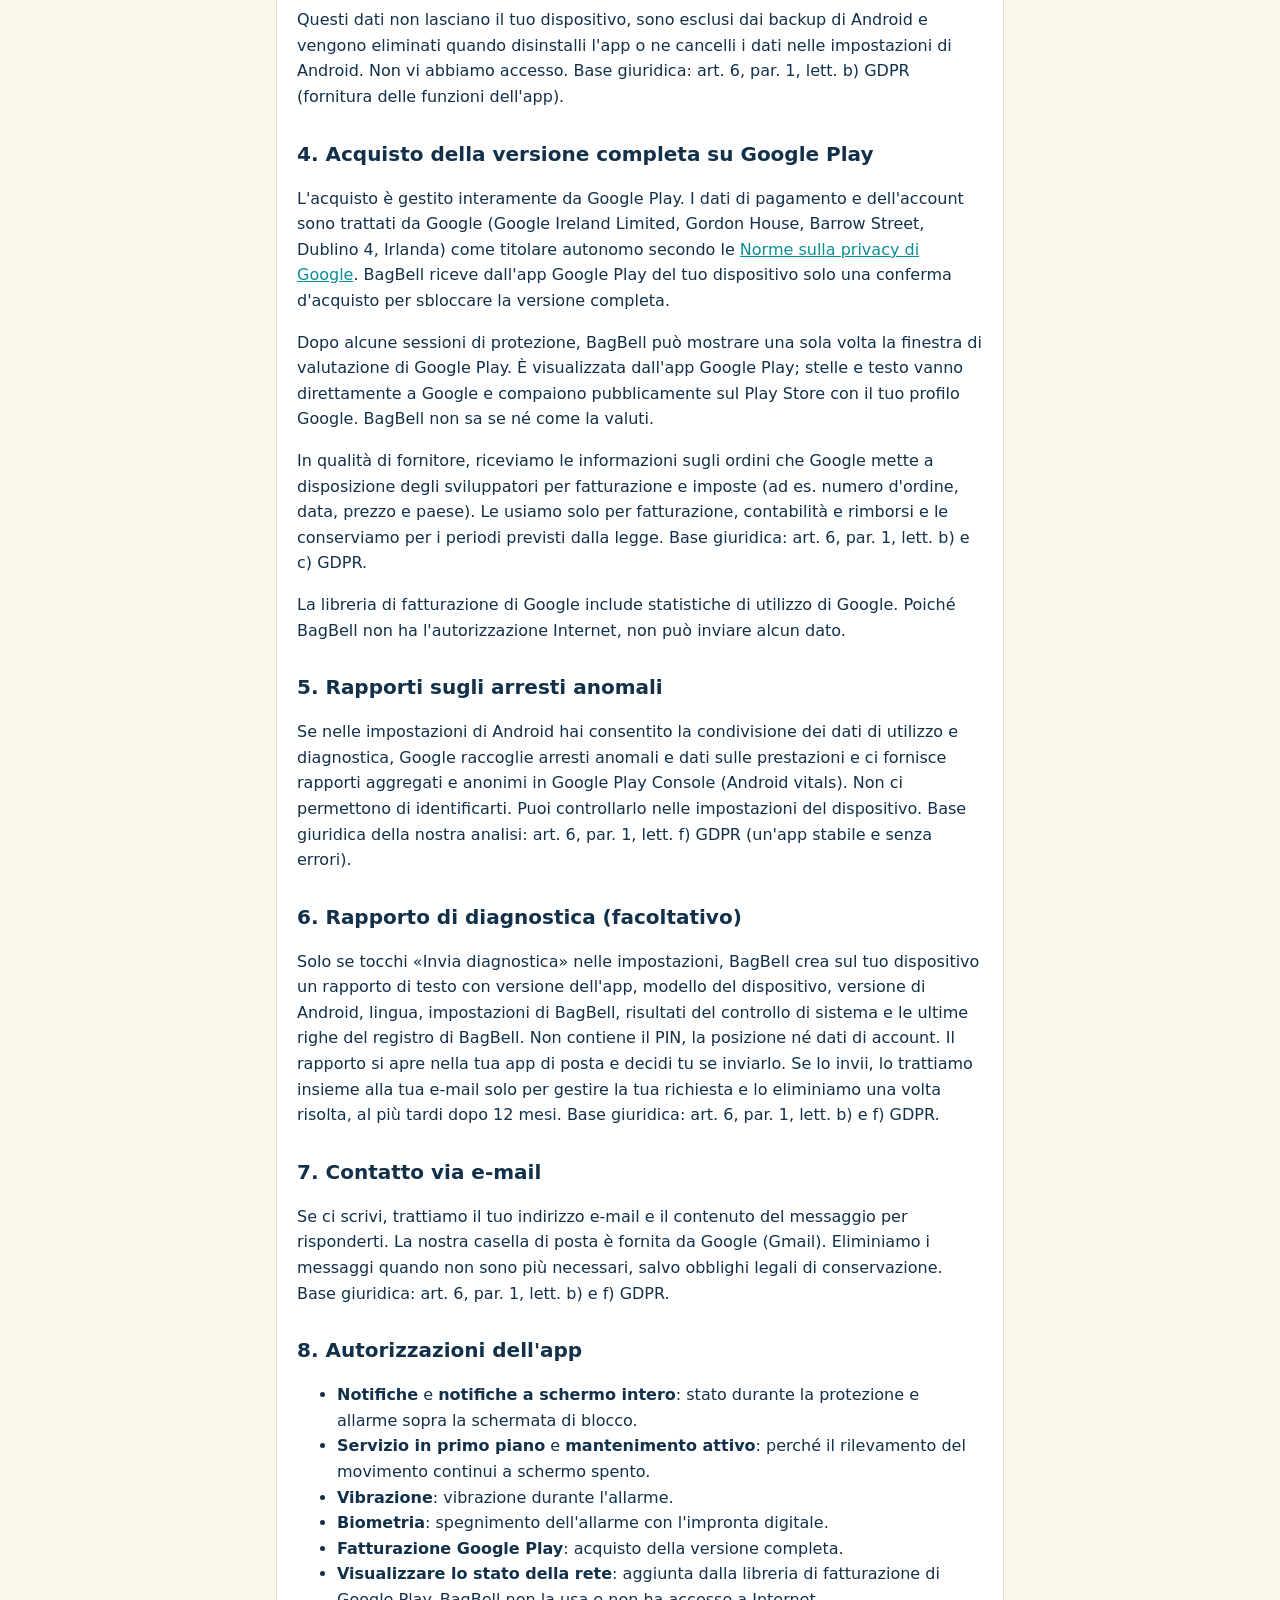
==== commit 1100096a: "Add files via upload" ====
--- a/privacy.html
+++ b/privacy.html
@@ -25,7 +25,7 @@
 <!-- ======================= DEUTSCH ======================= -->
 <section class="card" id="de" lang="de">
 <h1>Datenschutzerklärung</h1>
-<p class="muted">für die App BagBell und diese Website · Stand: 20. November 2026</p>
+<p class="muted">für die App BagBell und diese Website · Stand: 22. November 2026</p>
 
 <h2>1. Verantwortlicher</h2>
 <p>Simon Schonhöft<br>
@@ -48,6 +48,7 @@
 
 <h2>4. Kauf der Vollversion über Google Play</h2>
 <p>Der Kauf wird vollständig über Google Play abgewickelt. Zahlungs- und Kontodaten verarbeitet Google (Google Ireland Limited, Gordon House, Barrow Street, Dublin 4, Irland) als eigener Verantwortlicher nach der <a href="https://policies.google.com/privacy">Datenschutzerklärung von Google</a>. BagBell erhält von der Google-Play-App auf deinem Gerät nur eine Kaufbestätigung, um die Vollversion freizuschalten.</p>
+<p>Nach einigen Schutz-Sitzungen kann BagBell einmalig das Bewertungsfenster von Google Play einblenden. Es wird von der Google-Play-App angezeigt; Sterne und Text gehen direkt an Google und erscheinen öffentlich im Play Store unter deinem Google-Profil. BagBell erfährt nicht, ob oder wie du bewertest.</p>
 <p>Als Anbieter erhalten wir von Google die Bestellinformationen, die Google Entwicklern für Abrechnung und Steuern bereitstellt (z. B. Bestellnummer, Datum, Preis und Land). Wir nutzen sie nur für Abrechnung, Buchhaltung und gegebenenfalls Erstattungen und bewahren sie im Rahmen der gesetzlichen Aufbewahrungsfristen auf. Rechtsgrundlage: Art. 6 Abs. 1 lit. b und lit. c DSGVO.</p>
 <p>Die von Google eingebundene Abrechnungsbibliothek enthält eine Nutzungsstatistik von Google. Da BagBell keine Internet-Berechtigung hat, kann sie keine Daten senden.</p>
 
@@ -87,7 +88,7 @@
 <!-- ======================= ENGLISH ======================= -->
 <section class="card" id="en" lang="en">
 <h1>Privacy Policy</h1>
-<p class="muted">for the BagBell app and this website · Last updated: 20 November 2026</p>
+<p class="muted">for the BagBell app and this website · Last updated: 22 November 2026</p>
 
 <h2>1. Controller</h2>
 <p>Simon Schonhöft<br>
@@ -110,6 +111,7 @@
 
 <h2>4. Buying the full version on Google Play</h2>
 <p>The purchase is handled entirely by Google Play. Payment and account data are processed by Google (Google Ireland Limited, Gordon House, Barrow Street, Dublin 4, Ireland) as an independent controller under <a href="https://policies.google.com/privacy">Google's Privacy Policy</a>. BagBell only receives a purchase confirmation from the Google Play app on your device in order to unlock the full version.</p>
+<p>After a few protection sessions, BagBell may show Google Play's rating dialog once. It is displayed by the Google Play app; stars and text go directly to Google and appear publicly in the Play Store under your Google profile. BagBell does not learn whether or how you rate it.</p>
 <p>As the provider, we receive the order information Google makes available to developers for billing and tax purposes (e.g. order number, date, price and country). We use it only for billing, accounting and refunds, and keep it for the statutory retention periods. Legal basis: Art. 6(1)(b) and (c) GDPR.</p>
 <p>Google's billing library includes Google usage statistics. Because BagBell has no internet permission, it cannot send any data.</p>
 
@@ -149,7 +151,7 @@
 <!-- ======================= ESPAÑOL ======================= -->
 <section class="card" id="es" lang="es">
 <h1>Política de privacidad</h1>
-<p class="muted">de la app BagBell y de este sitio web · Última actualización: 20 de noviembre de 2026</p>
+<p class="muted">de la app BagBell y de este sitio web · Última actualización: 22 de noviembre de 2026</p>
 
 <h2>1. Responsable</h2>
 <p>Simon Schonhöft<br>
@@ -172,6 +174,7 @@
 
 <h2>4. Compra de la versión completa en Google Play</h2>
 <p>La compra se gestiona íntegramente a través de Google Play. Los datos de pago y de cuenta los trata Google (Google Ireland Limited, Gordon House, Barrow Street, Dublín 4, Irlanda) como responsable independiente conforme a la <a href="https://policies.google.com/privacy">Política de privacidad de Google</a>. BagBell solo recibe de la app Google Play de tu dispositivo una confirmación de compra para desbloquear la versión completa.</p>
+<p>Tras algunas sesiones de protección, BagBell puede mostrar una vez la ventana de valoración de Google Play. La muestra la app Google Play; las estrellas y el texto van directamente a Google y aparecen públicamente en Play Store con tu perfil de Google. BagBell no sabe si la valoras ni cómo.</p>
 <p>Como proveedor, recibimos la información de pedido que Google pone a disposición de los desarrolladores para facturación e impuestos (p. ej., número de pedido, fecha, precio y país). La usamos solo para facturación, contabilidad y reembolsos, y la conservamos durante los plazos legales. Base jurídica: art. 6.1.b y 6.1.c RGPD.</p>
 <p>La biblioteca de facturación de Google incluye estadísticas de uso de Google. Como BagBell no tiene permiso de internet, no puede enviar ningún dato.</p>
 
@@ -211,7 +214,7 @@
 <!-- ======================= FRANÇAIS ======================= -->
 <section class="card" id="fr" lang="fr">
 <h1>Politique de confidentialité</h1>
-<p class="muted">de l'app BagBell et de ce site · Dernière mise à jour : 20 novembre 2026</p>
+<p class="muted">de l'app BagBell et de ce site · Dernière mise à jour : 22 novembre 2026</p>
 
 <h2>1. Responsable du traitement</h2>
 <p>Simon Schonhöft<br>
@@ -234,6 +237,7 @@
 
 <h2>4. Achat de la version complète sur Google Play</h2>
 <p>L'achat est entièrement géré par Google Play. Les données de paiement et de compte sont traitées par Google (Google Ireland Limited, Gordon House, Barrow Street, Dublin 4, Irlande) en tant que responsable indépendant, conformément aux <a href="https://policies.google.com/privacy">Règles de confidentialité de Google</a>. BagBell reçoit seulement une confirmation d'achat de l'app Google Play de ton appareil afin de débloquer la version complète.</p>
+<p>Après quelques sessions de protection, BagBell peut afficher une seule fois la fenêtre de notation de Google Play. Elle est affichée par l'app Google Play ; les étoiles et le texte sont envoyés directement à Google et apparaissent publiquement sur le Play Store sous ton profil Google. BagBell ne sait pas si ni comment tu notes l'app.</p>
 <p>En tant que fournisseur, nous recevons les informations de commande que Google met à la disposition des développeurs pour la facturation et les impôts (p. ex. numéro de commande, date, prix et pays). Nous les utilisons uniquement pour la facturation, la comptabilité et les remboursements, et les conservons pendant les durées légales. Base juridique : art. 6, par. 1, points b) et c) du RGPD.</p>
 <p>La bibliothèque de facturation de Google contient des statistiques d'utilisation de Google. Comme BagBell n'a pas d'autorisation Internet, elle ne peut envoyer aucune donnée.</p>
 
@@ -273,7 +277,7 @@
 <!-- ======================= ITALIANO ======================= -->
 <section class="card" id="it" lang="it">
 <h1>Informativa sulla privacy</h1>
-<p class="muted">per l'app BagBell e questo sito · Ultimo aggiornamento: 20 novembre 2026</p>
+<p class="muted">per l'app BagBell e questo sito · Ultimo aggiornamento: 22 novembre 2026</p>
 
 <h2>1. Titolare del trattamento</h2>
 <p>Simon Schonhöft<br>
@@ -296,6 +300,7 @@
 
 <h2>4. Acquisto della versione completa su Google Play</h2>
 <p>L'acquisto è gestito interamente da Google Play. I dati di pagamento e dell'account sono trattati da Google (Google Ireland Limited, Gordon House, Barrow Street, Dublino 4, Irlanda) come titolare autonomo secondo le <a href="https://policies.google.com/privacy">Norme sulla privacy di Google</a>. BagBell riceve dall'app Google Play del tuo dispositivo solo una conferma d'acquisto per sbloccare la versione completa.</p>
+<p>Dopo alcune sessioni di protezione, BagBell può mostrare una sola volta la finestra di valutazione di Google Play. È visualizzata dall'app Google Play; stelle e testo vanno direttamente a Google e compaiono pubblicamente sul Play Store con il tuo profilo Google. BagBell non sa se né come la valuti.</p>
 <p>In qualità di fornitore, riceviamo le informazioni sugli ordini che Google mette a disposizione degli sviluppatori per fatturazione e imposte (ad es. numero d'ordine, data, prezzo e paese). Le usiamo solo per fatturazione, contabilità e rimborsi e le conserviamo per i periodi previsti dalla legge. Base giuridica: art. 6, par. 1, lett. b) e c) GDPR.</p>
 <p>La libreria di fatturazione di Google include statistiche di utilizzo di Google. Poiché BagBell non ha l'autorizzazione Internet, non può inviare alcun dato.</p>
 
